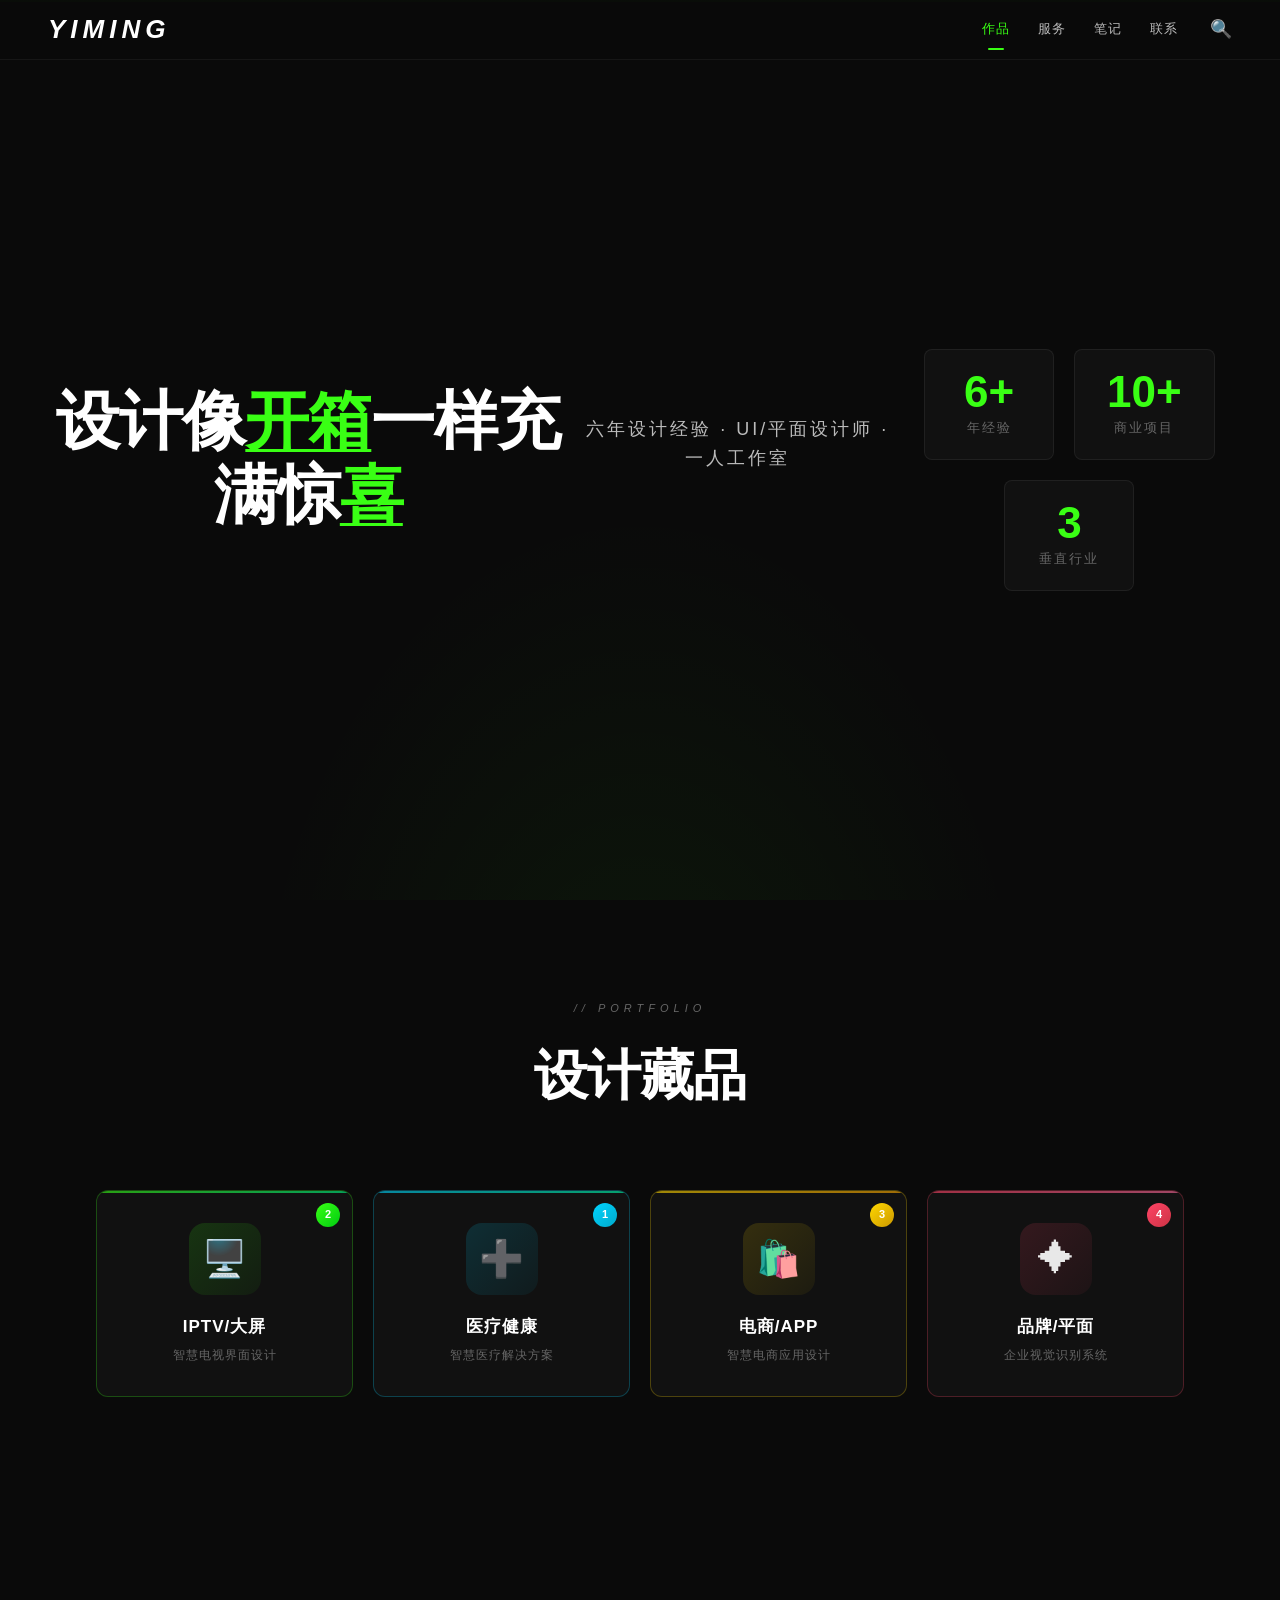
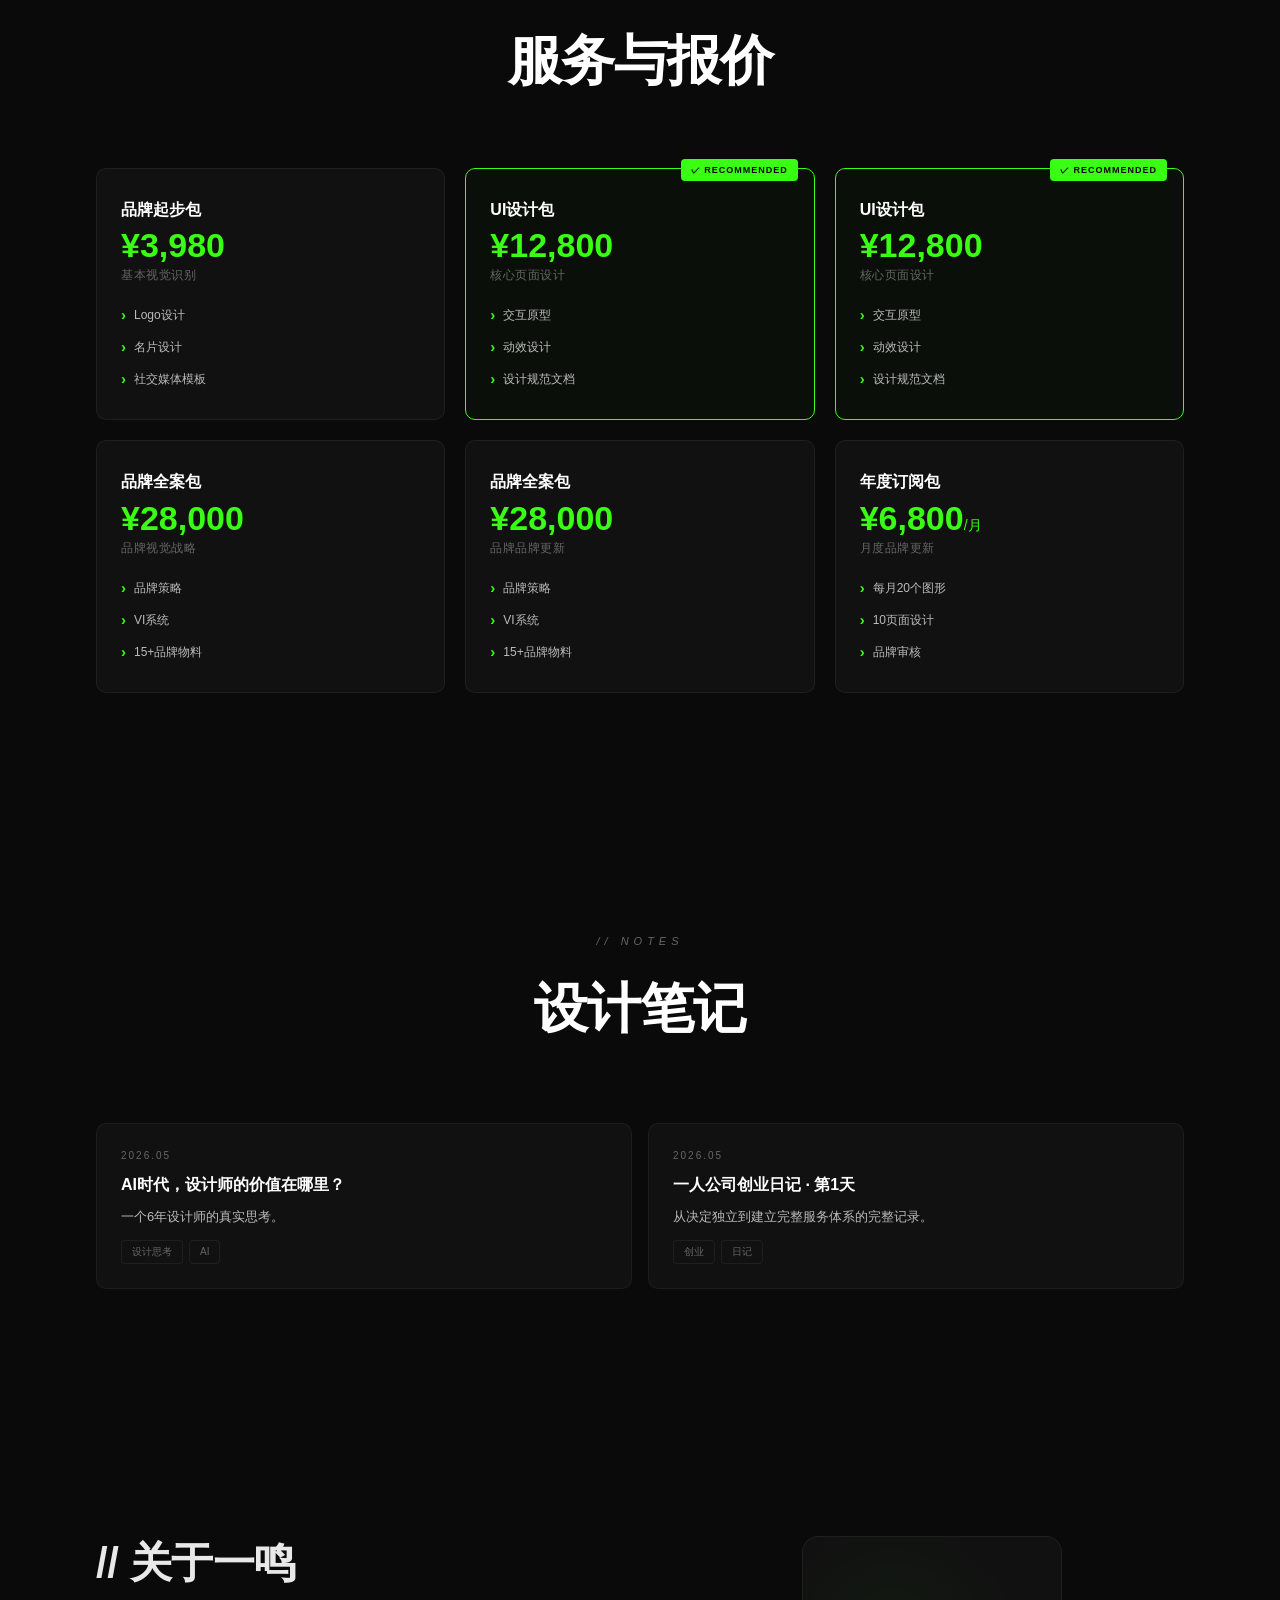
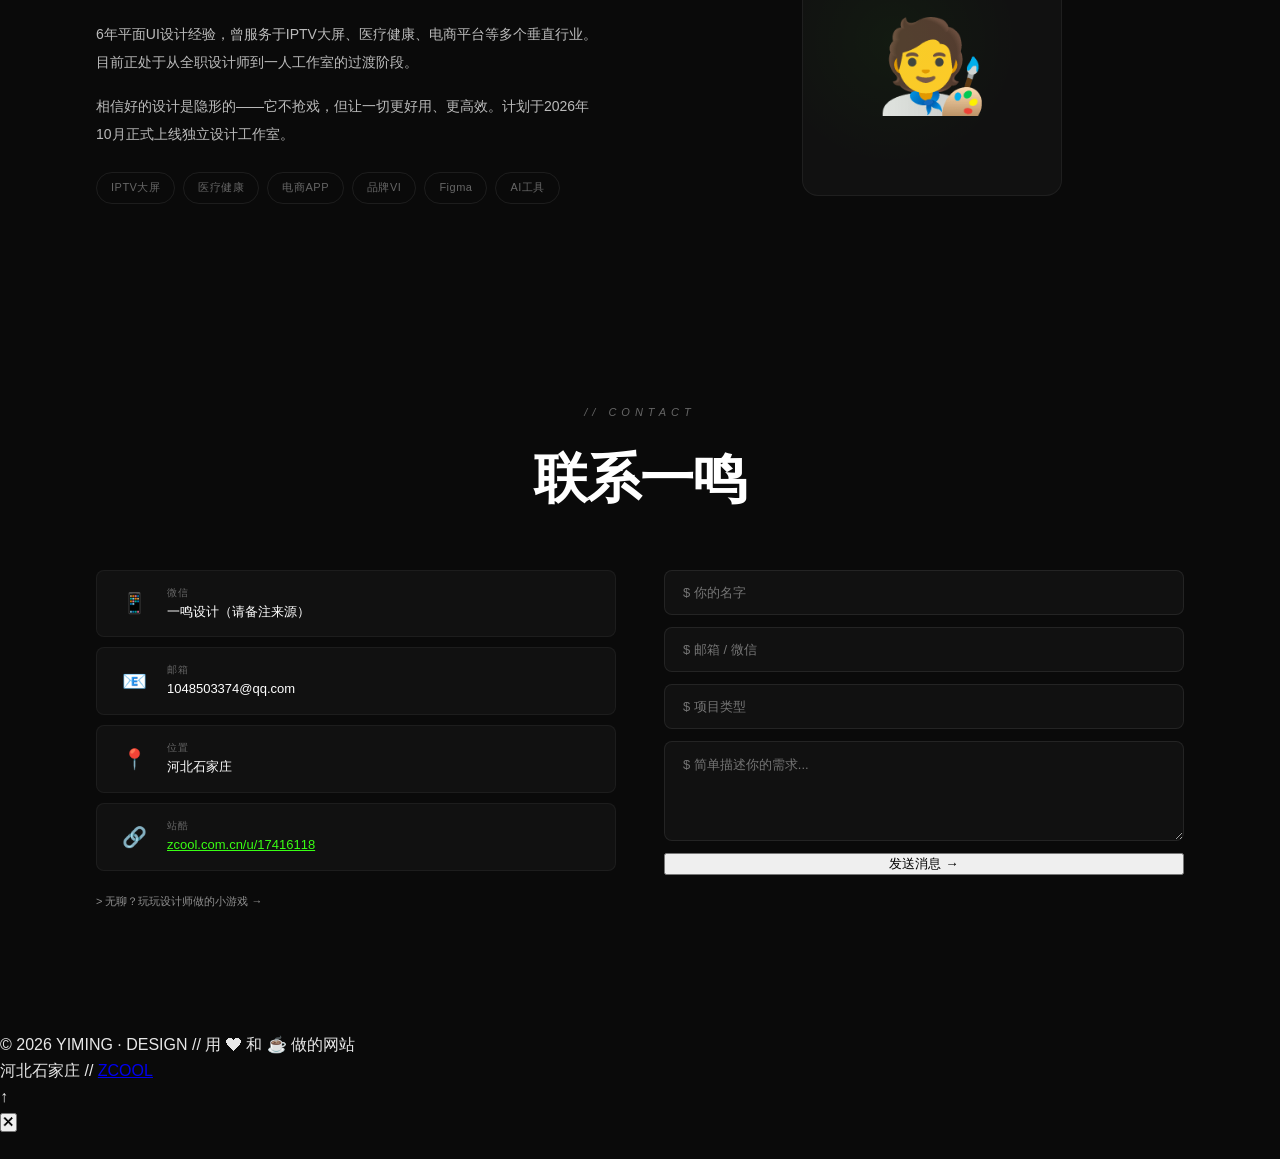
==== index.html @ 27276057 "v2: 按设计图重写 - Hero+Portfolio+Pricing三区完全对齐" ====
<!DOCTYPE html>
<html lang="zh-CN">
<head>
<meta charset="UTF-8">
<meta name="viewport" content="width=device-width, initial-scale=1.0">
<title>YIMING · DESIGN</title>
<style>
*,*::before,*::after{box-sizing:border-box;margin:0;padding:0}
html{scroll-behavior:smooth}
body{font-family:-apple-system,"PingFang SC","Noto Sans SC","Microsoft YaHei",sans-serif;background:#0a0a0a;color:#e8e8e8;overflow-x:hidden;-webkit-font-smoothing:antialiased;line-height:1.6}

:root{
  --bg:#0a0a0a;--bg2:#111;--bg3:#161616;
  --accent:#39FF14;--accent-dim:rgba(57,255,20,0.15);
  --text:#ffffff;--text2:#bbb;--text3:#666;
}

/* Scan line */
body::after{content:'';position:fixed;top:0;left:0;right:0;height:2px;background:linear-gradient(to bottom,transparent,rgba(57,255,20,0.04),transparent);pointer-events:none;z-index:9999;animation:scanLine 8s linear infinite}
@keyframes scanLine{0%{top:-2px}100%{top:100%}}

/* Progress bar */
#progress{position:fixed;top:0;left:0;height:2px;background:var(--accent);z-index:9998;width:0%;transition:width 0.08s}

/* ===== NAVBAR ===== */
nav.navbar{
  position:fixed;top:0;left:0;right:0;z-index:100;
  height:60px;display:flex;align-items:center;justify-content:space-between;
  padding:0 48px;
  background:rgba(10,10,10,0.92);backdrop-filter:blur(24px);
  border-bottom:1px solid rgba(255,255,255,0.05);
}
.logo-text{font-size:26px;font-weight:900;color:#fff;letter-spacing:5px;text-transform:uppercase;font-style:italic}
.nav-right{display:flex;align-items:center;gap:32px}
.nav-links{display:flex;gap:28px;align-items:center}
.nav-links a{font-size:13px;color:var(--text2);text-decoration:none;letter-spacing:1px;transition:color 0.25s;position:relative;padding:4px 0}
.nav-links a:hover,.nav-links a.active{color:var(--accent)}
.nav-links a.active::after{content:'';position:absolute;bottom:-6px;left:50%;transform:translateX(-50%);width:16px;height:2px;background:var(--accent);border-radius:1px}
.nav-icon{font-size:18px;color:var(--text3);cursor:pointer;transition:color 0.2s;border:none;background:none}
.nav-icon:hover{color:var(--accent)}
.menu-btn{display:none;background:none;border:none;cursor:pointer;padding:4px}
.menu-btn span{display:block;width:22px;height:2px;background:var(--accent);border-radius:1px;margin:5px 0;transition:0.3s}
@media(max-width:768px){
  .navbar{padding:0 24px}.logo-text{font-size:20px}
  .menu-btn{display:flex}.nav-links{display:none;position:fixed;top:60px;left:0;right:0;background:rgba(10,10,10,0.98);flex-direction:column;padding:28px 32px;gap:16px;border-bottom:1px solid rgba(57,255,20,0.12)}
  .nav-links.open{display:flex}.nav-links a{font-size:15px}
  .nav-right .nav-icon:nth-child(2){display:none}
}

/* ===== HERO SECTION ===== */
.hero-section{
  min-height:100vh;display:flex;align-items:center;justify-content:center;
  text-align:center;padding:120px 40px 80px;
  position:relative;overflow:hidden;
}
.hero-bg-glow{
  position:absolute;bottom:-200px;left:50%;transform:translateX(-50%);
  width:800px;height:600px;
  background:radial-gradient(ellipse at center bottom,rgba(57,255,20,0.06),transparent 70%);
  pointer-events:none;
}

.hero-title{
  font-size:clamp(36px,6vw,64px);font-weight:900;
  line-height:1.15;letter-spacing:-1px;
  margin-bottom:22px;color:#fff;
}
.hero-title em{
  font-style:normal;color:var(--accent);
  text-decoration:underline;
  text-decoration-thickness:3px;
  text-underline-offset:6px;
  text-decoration-color:var(--accent);
}
.hero-subtitle{
  font-size:clamp(14px,2vw,18px);color:var(--text2);
  letter-spacing:3px;margin-bottom:52px;
  font-weight:400;
}

/* Stats row */
.hero-stats{
  display:inline-flex;gap:20px;flex-wrap:wrap;justify-content:center;
}
.stat-card{
  display:flex;flex-direction:column;align-items:center;gap:4px;
  padding:20px 32px;
  background:rgba(255,255,255,0.03);
  border:1px solid rgba(255,255,255,0.06);
  border-radius:8px;
  min-width:130px;
  transition:all 0.3s;
}
.stat-card:hover{border-color:var(--accent-dim);background:rgba(57,255,20,0.03)}
.stat-num{font-size:44px;font-weight:900;color:var(--accent);line-height:1}
.stat-label{font-size:13px;color:var(--text3);letter-spacing:2px;font-weight:500}

@media(max-width:640px){
  .hero-section{padding:100px 20px 60px}
  .stat-card{padding:16px 24px;min-width:100px}
  .stat-num{font-size:30px}.stat-label{font-size:11px}
}

/* ===== PORTFOLIO SECTION ===== */
.portfolio-section{
  padding:100px 56px 120px;max-width:1200px;margin:0 auto;
  position:relative;
}
.section-header{text-align:center;margin-bottom:72px}
.section-tag{font-size:11px;letter-spacing:5px;color:var(--text3);margin-bottom:14px;font-style:italic}
.section-heading{font-size:clamp(32px,5vw,54px);font-weight:900;letter-spacing:-1px;color:#fff}

/* Portfolio cards grid */
.portfolio-grid{
  display:grid;grid-template-columns:repeat(4,1fr);gap:20px;
}
.pf-card{
  background:var(--bg2);border:1.5px solid transparent;
  border-radius:12px;padding:32px 24px;text-align:center;
  cursor:pointer;position:relative;overflow:hidden;
  transition:all 0.35s cubic-bezier(0.22,1,0.36,1);
}
.pf-card::before{
  content:'';position:absolute;top:0;left:0;right:0;height:2px;
  opacity:0.6;
}
.pf-card:hover{transform:translateY(-8px)}

/* Card colors */
.pf-card.c1::before{background:linear-gradient(90deg,#39FF14,#00FF88)}
.pf-card.c1{border-color:rgba(57,255,20,0.25)}
.pf-card.c1:hover{border-color:rgba(57,255,20,0.45);box-shadow:0 8px 32px rgba(57,255,20,0.1)}

.pf-card.c2::before{background:linear-gradient(90deg,#00D4FF,#00FFAB)}
.pf-card.c2{border-color:rgba(0,212,255,0.25)}
.pf-card.c2:hover{border-color:rgba(0,212,255,0.35);box-shadow:0 8px 32px rgba(0,212,255,0.07)}

.pf-card.c3::before{background:linear-gradient(90deg,#FFD700,#FFAA00)}
.pf-card.c3{border-color:rgba(255,215,0,0.25)}
.pf-card.c3:hover{border-color:rgba(255,215,0,0.35);box-shadow:0 8px 32px rgba(255,215,0,0.07)}

.pf-card.c4::before{background:linear-gradient(90deg,#FF4466,#FF6B9D)}
.pf-card.c4{border-color:rgba(255,68,102,0.25)}
.pf-card.c4:hover{border-color:rgba(255,68,102,0.35);box-shadow:0 8px 32px rgba(255,68,102,0.07)}

.pf-badge{
  position:absolute;top:12px;right:12px;
  width:24px;height:24px;border-radius:50%;
  color:#fff;font-size:11px;font-weight:700;
  display:flex;align-items:center;justify-content:center;
}
.c1 .pf-badge{background:linear-gradient(135deg,#39FF14,#00CC11)}
.c2 .pf-badge{background:linear-gradient(135deg,#00D4FF,#00AACC)}
.c3 .pf-badge{background:linear-gradient(135deg,#FFD700,#CC9900)}
.c4 .pf-badge{background:linear-gradient(135deg,#FF4466,#CC3344)}

.pf-icon{
  width:72px;height:72px;margin:0 auto 18px;border-radius:16px;
  display:flex;align-items:center;justify-content:center;
  font-size:36px;position:relative;
}
.c1 .pf-icon{background:linear-gradient(135deg,rgba(57,255,20,0.15),rgba(57,255,20,0.05))}
.c2 .pf-icon{background:linear-gradient(135deg,rgba(0,212,255,0.15),rgba(0,212,255,0.05))}
.c3 .pf-icon{background:linear-gradient(135deg,rgba(255,215,0,0.15),rgba(255,215,0,0.05))}
.c4 .pf-icon{background:linear-gradient(135deg,rgba(255,68,102,0.15),rgba(255,68,102,0.05))}

.pf-name{font-size:17px;font-weight:700;color:#fff;margin-bottom:6px;letter-spacing:1px}
.pf-desc{font-size:12px;color:var(--text3);letter-spacing:1px;line-height:1.5}

@media(max-width:1024px){.portfolio-grid{grid-template-columns:repeat(2,1fr)}}
@media(max-width:480px){
  .portfolio-grid{grid-template-columns:1fr 1fr;gap:12px}
  .pf-card{padding:20px 14px}.pf-icon{width:52px;height:52px;font-size:26px}
  .pf-name{font-size:13px}.pf-desc{font-size:10px}
}

/* ===== PRICING SECTION ===== */
.pricing-section{
  padding:100px 56px 140px;max-width:1200px;margin:0 auto;
}
.price-heading{font-size:clamp(32px,5vw,54px);font-weight:900;letter-spacing:-1px;color:#fff;text-align:center;margin-bottom:64px}

.pricing-grid{
  display:grid;grid-template-columns:repeat(3,1fr);gap:20px;
}
.price-row{display:contents}

.price-card{
  background:var(--bg2);border:1.5px solid rgba(255,255,255,0.06);
  border-radius:10px;padding:28px 24px;
  position:relative;transition:all 0.3s;
}
.price-card:hover{transform:translateY(-4px);border-color:rgba(255,255,255,0.12)}

/* Featured card */
.price-card.featured{border-color:var(--accent);background:rgba(57,255,20,0.02)}
.price-card.featured:hover{box-shadow:0 8px 32px rgba(57,255,20,0.08)}

.recommended-badge{
  position:absolute;top:-10px;right:16px;
  background:var(--accent);color:#0a0a0a;
  font-size:9px;font-weight:700;letter-spacing:1px;
  padding:4px 10px;border-radius:4px;
  display:flex;align-items:center;gap:4px;
}

.pc-name{font-size:16px;font-weight:700;color:#fff;margin-bottom:6px}
.pc-price{font-size:34px;font-weight:900;color:var(--accent);margin-bottom:4px;line-height:1}
.pc-price small{font-size:14px;font-weight:500}
.pc-sub{font-size:12px;color:var(--text3);margin-bottom:18px;letter-spacing:0.5px}
.pc-features{list-style:none;display:flex;flex-direction:column;gap:8px}
.pc-features li{
  font-size:12px;color:var(--text2);
  display:flex;align-items:center;gap:8px;
}
.pc-features li::before{
  content:'›';color:var(--accent);font-weight:700;font-size:15px;
  flex-shrink:0;
}

@media(max-width:900px){.pricing-grid{grid-template-columns:repeat(2,1fr)}}
@media(max-width:520px){.pricing-grid{grid-template-columns:1fr}}

/* ===== ABOUT / CONTACT SECTION ===== */
.about-section{
  padding:100px 56px 120px;max-width:1200px;margin:0 auto;
  display:grid;grid-template-columns:1fr 1fr;gap:80px;align-items:center;
}
.about-content h2{font-size:clamp(28px,4vw,42px);font-weight:900;margin-bottom:24px;letter-spacing:-0.5px}
.about-content p{font-size:14px;color:var(--text2);line-height:2;margin-bottom:16px}
.tag-list{display:flex;flex-wrap:wrap;gap:8px;margin-top:24px}
.tag-item{
  font-size:11px;padding:6px 14px;border:1px solid rgba(255,255,255,0.08);
  border-radius:20px;color:var(--text3);letter-spacing:0.5px;transition:0.2s;
}
.tag-item:hover{border-color:var(--accent-dim);color:var(--accent)}
.about-visual{display:flex;align-items:center;justify-content:center}
.avatar-frame{
  width:260px;height:260px;border-radius:16px;border:1px solid rgba(255,255,255,0.06);
  background:var(--bg2);display:flex;align-items:center;justify-content:center;
  font-size:90px;position:relative;overflow:hidden;
}
.avatar-frame::after{
  content:'';position:absolute;inset:0;
  background:radial-gradient(circle at 35% 40%,rgba(57,255,20,0.04),transparent 55%);
}
@media(max-width:768px){.about-section{grid-template-columns:1fr;gap:48px;text-align:center}.tag-list{justify-content:center}}

/* Contact */
.contact-section{padding:80px 56px 120px;max-width:1200px;margin:0 auto}
.contact-grid{display:grid;grid-template-columns:1fr 1fr;gap:48px}
.contact-info h3{font-size:18px;font-weight:700;margin-bottom:16px;letter-spacing:1px}
.contact-info p{font-size:13px;color:var(--text2);line-height:1.9;margin-bottom:24px}
.cl-item{
  display:flex;align-items:center;gap:14px;
  padding:14px 18px;background:var(--bg2);
  border:1px solid rgba(255,255,255,0.05);border-radius:8px;
  margin-bottom:10px;transition:0.2s;
}
.cl-item:hover{border-color:var(--accent-dim)}
.cl-icon{font-size:20px;width:38px;text-align:center}
.cl-label{font-size:10px;color:var(--text3);letter-spacing:1px;text-transform:uppercase}
.cl-value{font-size:13px;color:var(--text);margin-top:1px}
.contact-form{display:flex;flex-direction:column;gap:12px}
.cf-input,.cf-area{
  padding:14px 18px;border:1px solid rgba(255,255,255,0.08);border-radius:8px;
  background:var(--bg2);color:var(--text);font-size:13px;
  font-family:inherit;transition:border-color 0.2s;
}
.cf-input:focus,.cf-area:focus{outline:none;border-color:var(--accent)}
.cf-area{resize:vertical;min-height:100px}
.cf-input::placeholder,.cf-area::placeholder{color:var(--text3')}
.cf-btn{align-self:flex-start}
@media(max-width:768px){.contact-grid{grid-template-columns:1fr}}

/* Footer */
footer{
  text-align:center;padding:56px 20px 40px;
  border-top:1px solid rgba(255,255,255,0.05);
  color:var(--text3);font-size:11px;line-height:2.2;
}
footer a{color:var(--text2);transition:0.2s}
footer a:hover{color:var(--accent)}

/* Back to top */
#backTop{
  position:fixed;bottom:28px;right:28px;z-index:90;
  width:42px;height:42px;border:1px solid rgba(255,255,255,0.1);border-radius:8px;
  background:var(--bg2);cursor:pointer;
  display:flex;align-items:center;justify-content:center;
  font-size:16px;color:var(--text3);transition:0.3s;
  opacity:0;pointer-events:none;
}
#backTop.show{opacity:1;pointer-events:auto}
#backTop:hover{border-color:var(--accent);color:var(--accent)}

/* Panel for portfolio detail */
.panel-overlay{
  position:fixed;inset:0;z-index:300;
  display:none;align-items:center;justify-content:center;
  background:rgba(0,0,0,0.75);backdrop-filter:blur(16px);
}
.panel-overlay.show{display:flex}
.panel-box{
  background:var(--bg2);border:1px solid rgba(255,255,255,0.08);
  border-radius:12px;max-width:520px;width:92%;max-height:75vh;
  overflow-y:auto;padding:36px;
  animation:panelIn 0.3s ease;position:relative;
}
@keyframes panelIn{from{transform:translateY(20px);opacity:0}to{transform:translateY(0);opacity:1}}
.panel-close{
  position:absolute;top:14px;right:14px;width:32px;height:32px;
  border:1px solid rgba(255,255,255,0.1);background:transparent;
  color:var(--text3);font-size:14px;cursor:pointer;border-radius:8px;transition:0.2s;
}
.panel-close:hover{border-color:var(--accent);color:var(--accent)}
</style>
</head>
<body>

<div id="progress"></div>

<!-- NAV -->
<nav class="navbar">
  <div class="logo-text">YIMING</div>
  <div class="nav-right">
    <div class="nav-links" id="navLinks">
      <a href="#portfolio" class="active">作品</a>
      <a href="#services">服务</a>
      <a href="#notes">笔记</a>
      <a href="#contact">联系</a>
    </div>
    <button class="nav-icon menu-btn" id="menuBtn"><span></span><span></span><span></span></button>
    <button class="nav-icon" onclick="alert('搜索功能开发中...')">🔍</button>
  </div>
</nav>

<!-- ===== HERO ===== -->
<section class="hero-section" id="hero">
  <div class="hero-bg-glow"></div>
  <h1 class="hero-title">设计像<em>开箱</em>一样充满惊<em>喜</em></h1>
  <p class="hero-subtitle">六年设计经验 · UI/平面设计师 · 一人工作室</p>
  <div class="hero-stats">
    <div class="stat-card"><span class="stat-num">6+</span><span class="stat-label">年经验</span></div>
    <div class="stat-card"><span class="stat-num">10+</span><span class="stat-label">商业项目</span></div>
    <div class="stat-card"><span class="stat-num">3</span><span class="stat-label">垂直行业</span></div>
  </div>
</section>

<!-- ===== PORTFOLIO ===== -->
<section class="portfolio-section" id="portfolio">
  <div class="section-header">
    <p class="section-tag">// PORTFOLIO</p>
    <h2 class="section-heading">设计藏品</h2>
  </div>
  <div class="portfolio-grid">
    <div class="pf-card c1" onclick="openPanel(0)">
      <span class="pf-badge">2</span>
      <div class="pf-icon">🖥️</div>
      <div class="pf-name">IPTV/大屏</div>
      <div class="pf-desc">智慧电视界面设计</div>
    </div>
    <div class="pf-card c2" onclick="openPanel(1)">
      <span class="pf-badge">1</span>
      <div class="pf-icon">➕</div>
      <div class="pf-name">医疗健康</div>
      <div class="pf-desc">智慧医疗解决方案</div>
    </div>
    <div class="pf-card c3" onclick="openPanel(2)">
      <span class="pf-badge">3</span>
      <div class="pf-icon">🛍️</div>
      <div class="pf-name">电商/APP</div>
      <div class="pf-desc">智慧电商应用设计</div>
    </div>
    <div class="pf-card c4" onclick="openPanel(3)">
      <span class="pf-badge">4</span>
      <div class="pf-icon">✦</div>
      <div class="pf-name">品牌/平面</div>
      <div class="pf-desc">企业视觉识别系统</div>
    </div>
  </div>
</section>

<!-- ===== SERVICES / PRICING ===== -->
<section class="pricing-section" id="services">
  <h2 class="price-heading">服务与报价</h2>
  <div class="pricing-grid">

    <!-- Row 1 -->
    <div class="price-card">
      <div class="pc-name">品牌起步包</div>
      <div class="pc-price">¥3,980</div>
      <div class="pc-sub">基本视觉识别</div>
      <ul class="pc-features"><li>Logo设计</li><li>名片设计</li><li>社交媒体模板</li></ul>
    </div>

    <div class="price-card featured">
      <div class="recommended-badge">✓ RECOMMENDED</div>
      <div class="pc-name">UI设计包</div>
      <div class="pc-price">¥12,800</div>
      <div class="pc-sub">核心页面设计</div>
      <ul class="pc-features"><li>交互原型</li><li>动效设计</li><li>设计规范文档</li></ul>
    </div>

    <div class="price-card featured">
      <div class="recommended-badge">✓ RECOMMENDED</div>
      <div class="pc-name">UI设计包</div>
      <div class="pc-price">¥12,800</div>
      <div class="pc-sub">核心页面设计</div>
      <ul class="pc-features"><li>交互原型</li><li>动效设计</li><li>设计规范文档</li></ul>
    </div>

    <!-- Row 2 -->
    <div class="price-card">
      <div class="pc-name">品牌全案包</div>
      <div class="pc-price">¥28,000</div>
      <div class="pc-sub">品牌视觉战略</div>
      <ul class="pc-features"><li>品牌策略</li><li>VI系统</li><li>15+品牌物料</li></ul>
    </div>

    <div class="price-card">
      <div class="pc-name">品牌全案包</div>
      <div class="pc-price">¥28,000</div>
      <div class="pc-sub">品牌品牌更新</div>
      <ul class="pc-features"><li>品牌策略</li><li>VI系统</li><li>15+品牌物料</li></ul>
    </div>

    <div class="price-card">
      <div class="pc-name">年度订阅包</div>
      <div class="pc-price">¥6,800<small>/月</small></div>
      <div class="pc-sub">月度品牌更新</div>
      <ul class="pc-features"><li>每月20个图形</li><li>10页面设计</li><li>品牌审核</li></ul>
    </div>

  </div>
</section>

<!-- ===== NOTES ===== -->
<section class="pricing-section" id="notes">
  <div class="section-header">
    <p class="section-tag">// NOTES</p>
    <h2 class="section-heading">设计笔记</h2>
  </div>
  <div style="display:grid;grid-template-columns:repeat(auto-fit,minmax(320px,1fr));gap:16px">
    <div style="background:var(--bg2);border:1px solid rgba(255,255,255,0.05);border-radius:10px;padding:24px;transition:0.25s;cursor:pointer" onmouseenter="this.style.borderColor='rgba(57,255,20,0.15)'" onmouseleave="this.style.borderColor='rgba(255,255,255,0.05)'">
      <div style="font-size:10px;color:var(--text3);letter-spacing:2px;margin-bottom:8px">2026.05</div>
      <div style="font-size:16px;font-weight:700;margin-bottom:8px;color:#fff">AI时代，设计师的价值在哪里？</div>
      <div style="font-size:13px;color:var(--text2);line-height:1.7">一个6年设计师的真实思考。</div>
      <div style="display:flex;gap:6px;margin-top:12px"><span style="font-size:10px;padding:3px 10px;border:1px solid rgba(255,255,255,0.06);border-radius:4px;color:var(--text3)">设计思考</span><span style="font-size:10px;padding:3px 10px;border:1px solid rgba(255,255,255,0.06);border-radius:4px;color:var(--text3)">AI</span></div>
    </div>
    <div style="background:var(--bg2);border:1px solid rgba(255,255,255,0.05);border-radius:10px;padding:24px;transition:0.25s;cursor:pointer" onmouseenter="this.style.borderColor='rgba(57,255,20,0.15)'" onmouseleave="this.style.borderColor='rgba(255,255,255,0.05)'">
      <div style="font-size:10px;color:var(--text3);letter-spacing:2px;margin-bottom:8px">2026.05</div>
      <div style="font-size:16px;font-weight:700;margin-bottom:8px;color:#fff">一人公司创业日记 · 第1天</div>
      <div style="font-size:13px;color:var(--text2);line-height:1.7">从决定独立到建立完整服务体系的完整记录。</div>
      <div style="display:flex;gap:6px;margin-top:12px"><span style="font-size:10px;padding:3px 10px;border:1px solid rgba(255,255,255,0.06);border-radius:4px;color:var(--text3)">创业</span><span style="font-size:10px;padding:3px 10px;border:1px solid rgba(255,255,255,0.06);border-radius:4px;color:var(--text3)">日记</span></div>
    </div>
  </div>
</section>

<!-- ===== ABOUT ===== -->
<section class="about-section" id="about">
  <div class="about-content">
    <h2>// 关于一鸣</h2>
    <p>6年平面UI设计经验，曾服务于IPTV大屏、医疗健康、电商平台等多个垂直行业。目前正处于从全职设计师到一人工作室的过渡阶段。</p>
    <p>相信好的设计是隐形的——它不抢戏，但让一切更好用、更高效。计划于2026年10月正式上线独立设计工作室。</p>
    <div class="tag-list">
      <span class="tag-item">IPTV大屏</span>
      <span class="tag-item">医疗健康</span>
      <span class="tag-item">电商APP</span>
      <span class="tag-item">品牌VI</span>
      <span class="tag-item">Figma</span>
      <span class="tag-item">AI工具</span>
    </div>
  </div>
  <div class="about-visual">
    <div class="avatar-frame">🧑‍🎨</div>
  </div>
</section>

<!-- ===== CONTACT ===== -->
<section class="contact-section" id="contact">
  <div class="section-header" style="margin-bottom:48px">
    <p class="section-tag">// CONTACT</p>
    <h2 class="section-heading">联系一鸣</h2>
  </div>
  <div class="contact-grid">
    <div>
      <div class="cl-item"><span class="cl-icon">📱</span><div><div class="cl-label">微信</div><div class="cl-value">一鸣设计（请备注来源）</div></div></div>
      <div class="cl-item"><span class="cl-icon">📧</span><div><div class="cl-label">邮箱</div><div class="cl-value">1048503374@qq.com</div></div></div>
      <div class="cl-item"><span class="cl-icon">📍</span><div><div class="cl-label">位置</div><div class="cl-value">河北石家庄</div></div></div>
      <div class="cl-item"><span class="cl-icon">🔗</span><div><div class="cl-label">站酷</div><div class="cl-value"><a href="https://www.zcool.com.cn/u/17416118" target="_blank" style="color:var(--accent)">zcool.com.cn/u/17416118</a></div></div></div>
      <a href="games/" style="display:inline-flex;align-items:center;gap:6px;font-size:11px;color:var(--accent2);margin-top:12px;opacity:0.6;transition:0.2s;text-decoration:none">> 无聊？玩玩设计师做的小游戏 →</a>
    </div>
    <form class="contact-form" id="cf">
      <input class="cf-input" type="text" placeholder="$ 你的名字" required>
      <input class="cf-input" type="text" placeholder="$ 邮箱 / 微信" required>
      <input class="cf-input" type="text" placeholder="$ 项目类型">
      <textarea class="cf-area" placeholder="$ 简单描述你的需求..." required></textarea>
      <button class="btn btn-primary cf-btn" type="submit">发送消息 →</button>
    </form>
  </div>
</section>

<footer>
  <p>© 2026 YIMING · DESIGN // 用 ❤ 和 ☕ 做的网站</p>
  <p>河北石家庄 // <a href="https://www.zcool.com.cn/u/17416118">ZCOOL</a></p>
</footer>

<div id="backTop" onclick="window.scrollTo({top:0,behavior:'smooth'})">↑</div>

<!-- Portfolio Detail Panel -->
<div class="panel-overlay" id="panelOverlay" onclick="if(event.target===this)closePanel()">
  <div class="panel-box">
    <button class="panel-close" onclick="closePanel()">✕</button>
    <div id="panelCat" style="font-size:11px;letter-spacing:2px;color:var(--accent);text-transform:uppercase;margin-bottom:6px"></div>
    <div id="panelTitle" style="font-size:22px;font-weight:900;margin-bottom:4px"></div>
    <div id="panelSub" style="font-size:12px;color:var(--text3);margin-bottom:24px"></div>
    <div id="panelList"></div>
  </div>
</div>

<script>
/* Data */
var CATS=[
  {name:'IPTV/大屏',c:'#39FF14',
   items:[
     {t:'河北联通IPTV首页改版',r:'主UI设计师',d:'负责少儿版IPTV首页整体改版，优化信息架构与视觉层级。'},
     {t:'炫佳大屏运营活动',r:'UI/视觉设计',d:'大屏端运营活动页设计，支持动效与互动玩法。'}
   ]},
  {name:'医疗健康',c:'#00D4FF',
   items:[
     {t:'小鱼医疗平台UI',r:'主设计师',d:'医疗APP全套UI设计，包含首页、问诊、健康档案等模块。'},
     {t:'健康管理系统后台',r:'UI设计',d:'数据可视化后台界面，注重信息密度与可读性。'}
   ]},
  {name:'电商/APP',c:'#FFD700',
   items:[
     {t:'墨林艺商APP',r:'UI/UX设计',d:'艺术品电商平台，从用户研究到高保真设计全流程参与。'}
   ]},
  {name:'品牌/平面',c:'#FF4466',
   items:[
     {t:'品牌全案VI设计',r:'品牌设计师',d:'包含Logo、VI基础系统、应用物料及品牌使用手册。'}
   ]}
];

function openPanel(i){
  var d=CATS[i];
  document.getElementById('panelCat').textContent=d.name;
  document.getElementById('panelCat').style.color=d.c;
  document.getElementById('panelTitle').textContent=d.name;
  document.getElementById('panelSub').textContent=d.items.length+'件作品';
  var h='';
  d.items.forEach(function(it){
    h+='<div style="padding:18px;border:1px solid rgba(255,255,255,0.05);border-radius:10px;margin-bottom:12px" onmouseenter="this.style.borderColor=\''+d.c+'33\'" onmouseleave="this.style.borderColor=\'rgba(255,255,255,0.05)\'">';
    h+='<div style="font-size:15px;font-weight:700;margin-bottom:4px">'+it.t+'</div>';
    h+='<div style="font-size:11px;color:'+d.c+';margin-bottom:8px">> '+it.r+'</div>';
    h+='<div style="font-size:13px;color:var(--text2);line-height:1.7">'+it.d+'</div></div>';
  });
  document.getElementById('panelList').innerHTML=h;
  document.getElementById('panelOverlay').classList.add('show');
}
function closePanel(){document.getElementById('panelOverlay').classList.remove('show')};
document.addEventListener('keydown',function(e){if(e.key==='Escape')closePanel()});

/* Mobile nav */
document.getElementById('menuBtn').addEventListener('click',function(){
  this.classList.toggle('open');
  var s=this.querySelectorAll('span');
  if(this.classList.contains('open')){s[0].style.transform='rotate(45deg) translate(5px,5px)';s[1].style.opacity='0';s[2].style.transform='rotate(-45deg) translate(5px,-5px)'}
  else{s[0].style.transform='';s[1].style.opacity='1';s[2].style.transform=''};
  document.getElementById('navLinks').classList.toggle('open');
});
document.querySelectorAll('#navLinks a').forEach(function(a){
  a.addEventListener('click',function(){
    document.getElementById('menuBtn').classList.remove('open');
    document.getElementById('navLinks').classList.remove('open');
  });
});

/* Progress + backTop */
window.addEventListener('scroll',function(){
  var p=(window.scrollY/(document.body.scrollHeight-window.innerHeight))*100;
  document.getElementById('progress').style.width=p+'%';
  var bt=document.getElementById('backTop');
  if(window.scrollY>window.innerHeight*0.6)bt.classList.add('show');else bt.classList.remove('show');
});

/* Contact form */
document.getElementById('cf').addEventListener('submit',function(e){
  e.preventDefault();
  this.innerHTML='<div style="text-align:center;padding:40px 0"><div style="font-size:40px;margin-bottom:12px;color:var(--accent)">✓</div><div style="font-size:16px;font-weight:700;margin-bottom:10px;color:var(--accent)">感谢留言！</div><div style="font-size:12px;color:var(--text2);line-height:2">最快联系方式：<br><a href="mailto:1048503374@qq.com" style="color:var(--accent)">1048503374@qq.com</a><br>微信：一鸣设计</div></div>';
});

/* Stat counter animation */
(function(){
  var nums=document.querySelectorAll('.stat-num');if(!nums.length)return;
  var data=[];nums.forEach(function(el){
    var m=el.textContent.match(/(\d+)(\+?)/);
    if(m){data.push({el:el,t:parseInt(m[1]),s:m[2]});el.textContent='0';}
  });
  var done=false;
  new IntersectionObserver(function(entries){
    if(entries[0].isIntersecting&&!done){
      done=true;var start=null;
      function step(ts){if(!start)start=ts;var p=Math.min((ts-start)/1600,1),e=1-Math.pow(1-p,3);
        data.forEach(function(d){d.el.textContent=Math.round(d.t*e)+d.s});
        if(p<1)requestAnimationFrame(step);
      }requestAnimationFrame(step);
    }
  },{threshold:0.3}).observe(document.querySelector('.hero-section'));
})();
</script>
</body>
</html>
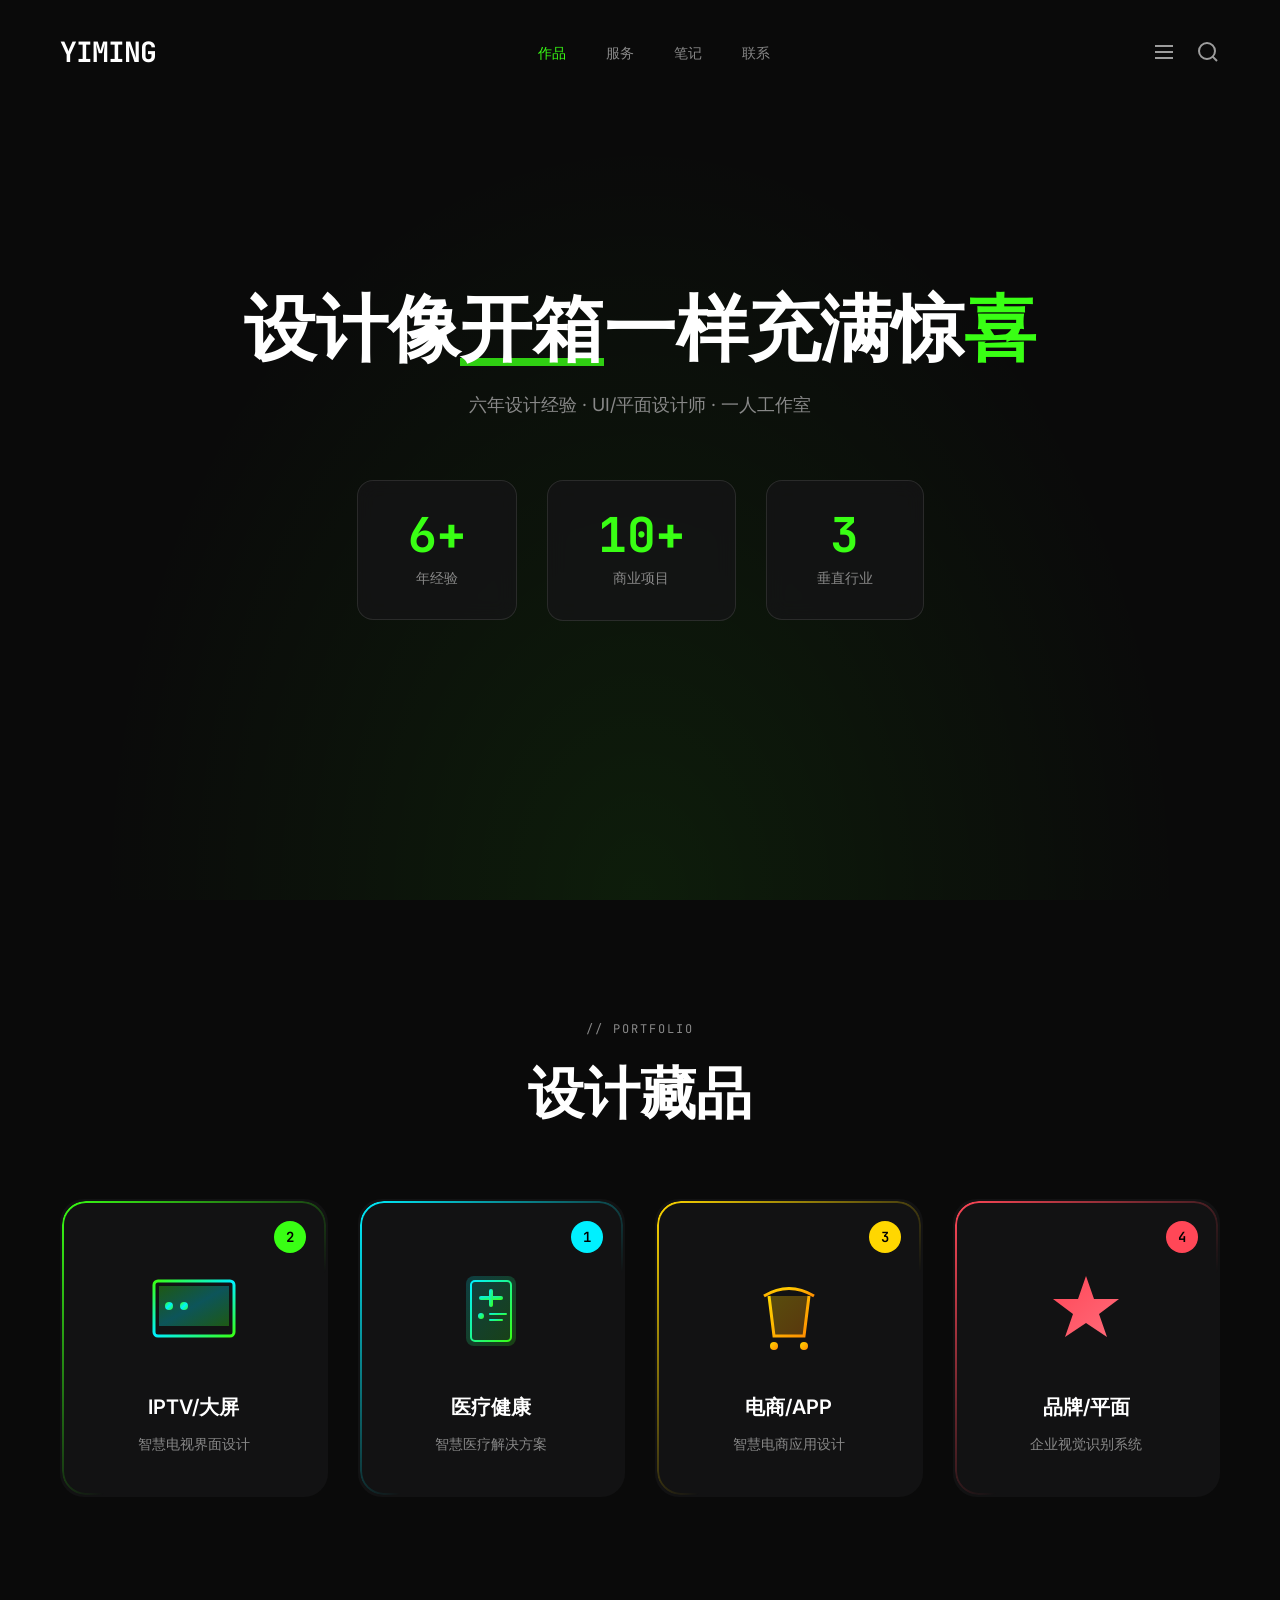
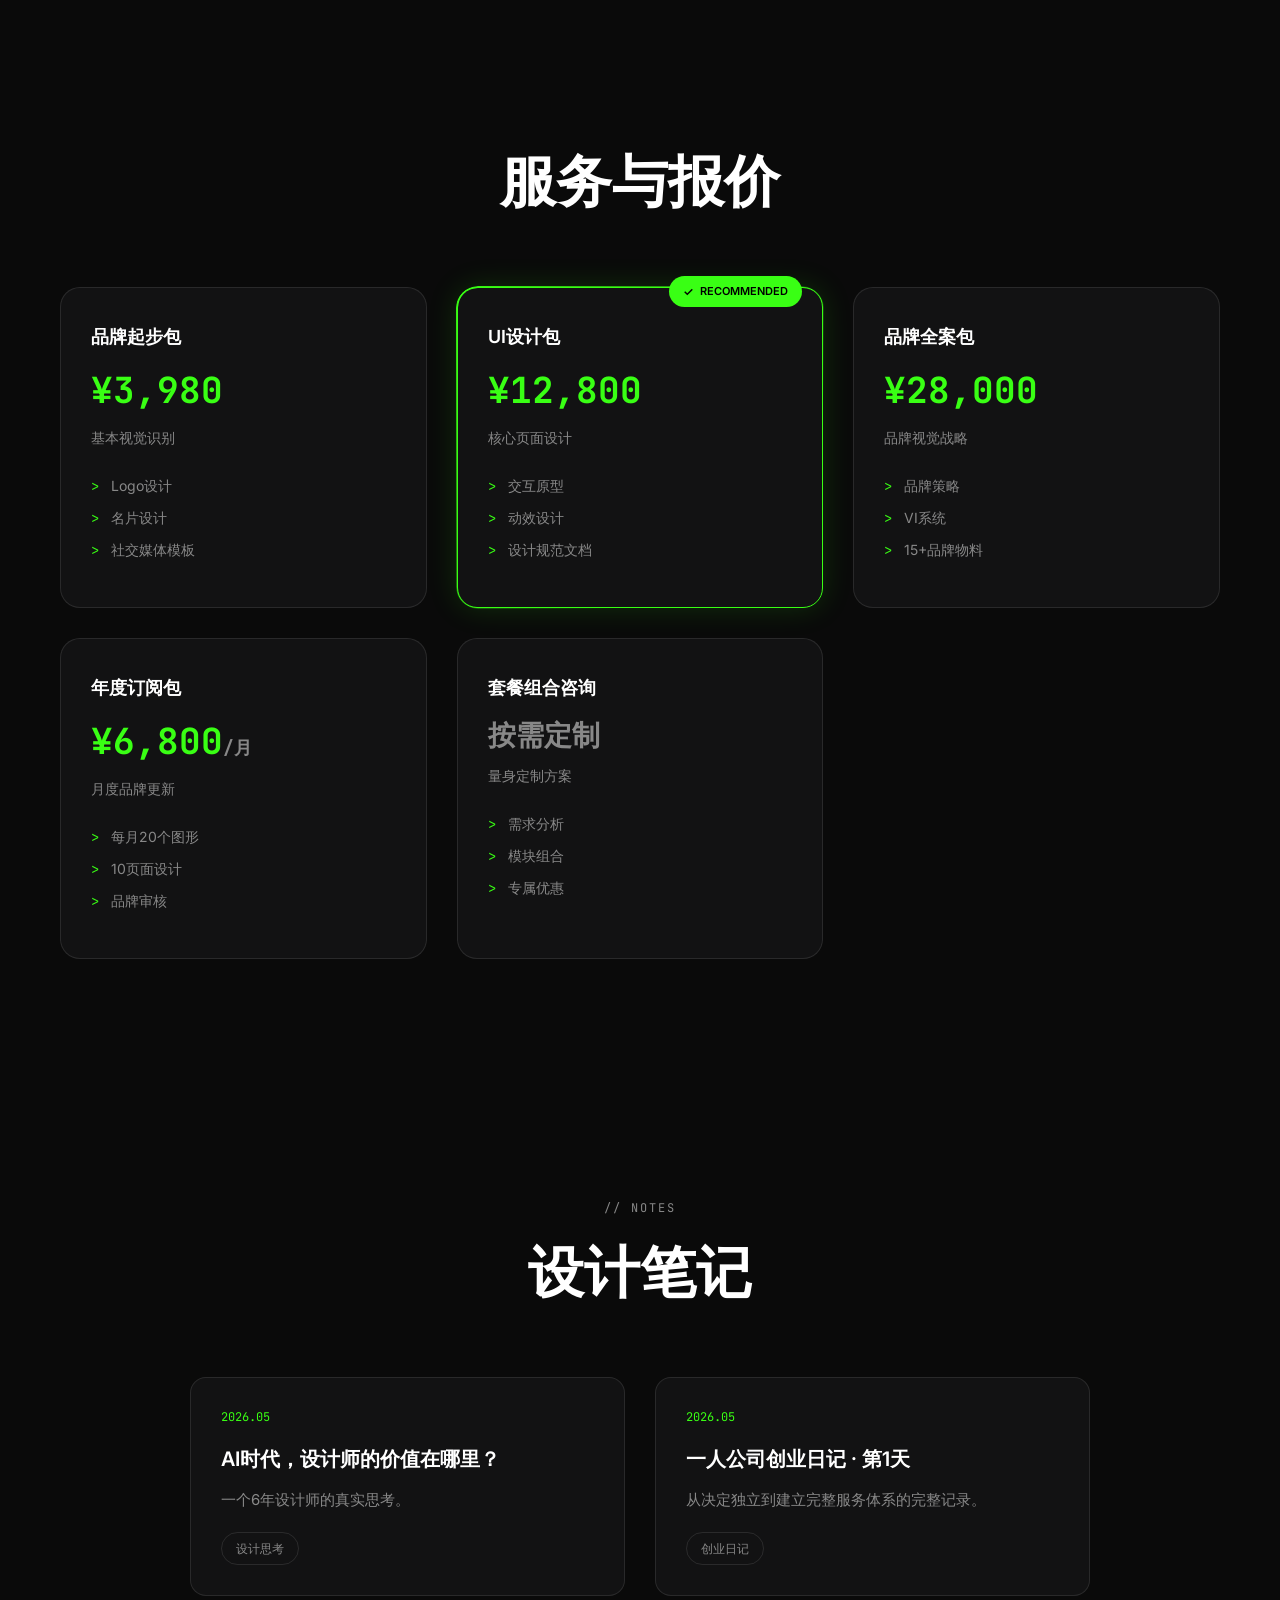
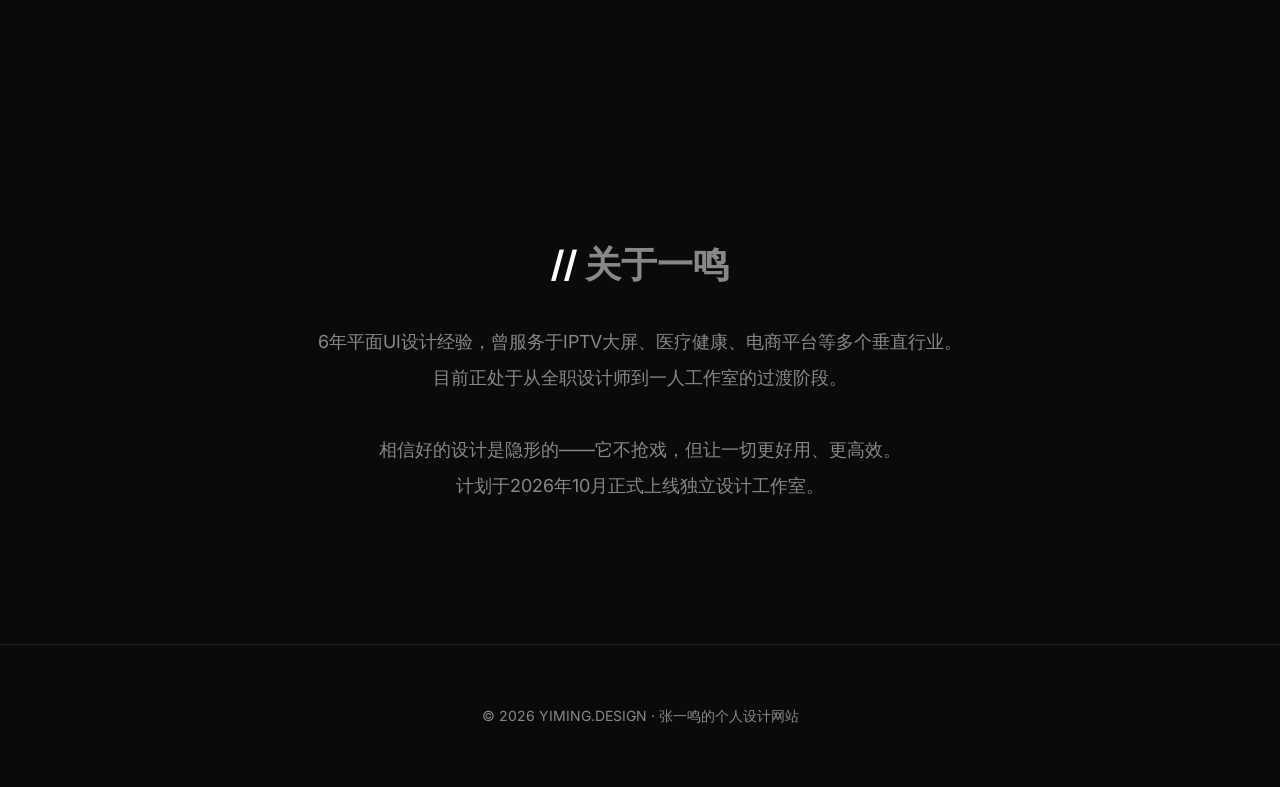
==== commit eb83363b: "v3: 按设计图像素级重写 - 自定义SVG图标 + 玻璃卡片 + 发光边框 + 2x3定价网格" ====
--- a/index.html
+++ b/index.html
@@ -1,613 +1,829 @@
 <!DOCTYPE html>
 <html lang="zh-CN">
 <head>
-<meta charset="UTF-8">
-<meta name="viewport" content="width=device-width, initial-scale=1.0">
-<title>YIMING · DESIGN</title>
-<style>
-*,*::before,*::after{box-sizing:border-box;margin:0;padding:0}
-html{scroll-behavior:smooth}
-body{font-family:-apple-system,"PingFang SC","Noto Sans SC","Microsoft YaHei",sans-serif;background:#0a0a0a;color:#e8e8e8;overflow-x:hidden;-webkit-font-smoothing:antialiased;line-height:1.6}
-
-:root{
-  --bg:#0a0a0a;--bg2:#111;--bg3:#161616;
-  --accent:#39FF14;--accent-dim:rgba(57,255,20,0.15);
-  --text:#ffffff;--text2:#bbb;--text3:#666;
-}
-
-/* Scan line */
-body::after{content:'';position:fixed;top:0;left:0;right:0;height:2px;background:linear-gradient(to bottom,transparent,rgba(57,255,20,0.04),transparent);pointer-events:none;z-index:9999;animation:scanLine 8s linear infinite}
-@keyframes scanLine{0%{top:-2px}100%{top:100%}}
-
-/* Progress bar */
-#progress{position:fixed;top:0;left:0;height:2px;background:var(--accent);z-index:9998;width:0%;transition:width 0.08s}
-
-/* ===== NAVBAR ===== */
-nav.navbar{
-  position:fixed;top:0;left:0;right:0;z-index:100;
-  height:60px;display:flex;align-items:center;justify-content:space-between;
-  padding:0 48px;
-  background:rgba(10,10,10,0.92);backdrop-filter:blur(24px);
-  border-bottom:1px solid rgba(255,255,255,0.05);
-}
-.logo-text{font-size:26px;font-weight:900;color:#fff;letter-spacing:5px;text-transform:uppercase;font-style:italic}
-.nav-right{display:flex;align-items:center;gap:32px}
-.nav-links{display:flex;gap:28px;align-items:center}
-.nav-links a{font-size:13px;color:var(--text2);text-decoration:none;letter-spacing:1px;transition:color 0.25s;position:relative;padding:4px 0}
-.nav-links a:hover,.nav-links a.active{color:var(--accent)}
-.nav-links a.active::after{content:'';position:absolute;bottom:-6px;left:50%;transform:translateX(-50%);width:16px;height:2px;background:var(--accent);border-radius:1px}
-.nav-icon{font-size:18px;color:var(--text3);cursor:pointer;transition:color 0.2s;border:none;background:none}
-.nav-icon:hover{color:var(--accent)}
-.menu-btn{display:none;background:none;border:none;cursor:pointer;padding:4px}
-.menu-btn span{display:block;width:22px;height:2px;background:var(--accent);border-radius:1px;margin:5px 0;transition:0.3s}
-@media(max-width:768px){
-  .navbar{padding:0 24px}.logo-text{font-size:20px}
-  .menu-btn{display:flex}.nav-links{display:none;position:fixed;top:60px;left:0;right:0;background:rgba(10,10,10,0.98);flex-direction:column;padding:28px 32px;gap:16px;border-bottom:1px solid rgba(57,255,20,0.12)}
-  .nav-links.open{display:flex}.nav-links a{font-size:15px}
-  .nav-right .nav-icon:nth-child(2){display:none}
-}
-
-/* ===== HERO SECTION ===== */
-.hero-section{
-  min-height:100vh;display:flex;align-items:center;justify-content:center;
-  text-align:center;padding:120px 40px 80px;
-  position:relative;overflow:hidden;
-}
-.hero-bg-glow{
-  position:absolute;bottom:-200px;left:50%;transform:translateX(-50%);
-  width:800px;height:600px;
-  background:radial-gradient(ellipse at center bottom,rgba(57,255,20,0.06),transparent 70%);
-  pointer-events:none;
-}
-
-.hero-title{
-  font-size:clamp(36px,6vw,64px);font-weight:900;
-  line-height:1.15;letter-spacing:-1px;
-  margin-bottom:22px;color:#fff;
-}
-.hero-title em{
-  font-style:normal;color:var(--accent);
-  text-decoration:underline;
-  text-decoration-thickness:3px;
-  text-underline-offset:6px;
-  text-decoration-color:var(--accent);
-}
-.hero-subtitle{
-  font-size:clamp(14px,2vw,18px);color:var(--text2);
-  letter-spacing:3px;margin-bottom:52px;
-  font-weight:400;
-}
-
-/* Stats row */
-.hero-stats{
-  display:inline-flex;gap:20px;flex-wrap:wrap;justify-content:center;
-}
-.stat-card{
-  display:flex;flex-direction:column;align-items:center;gap:4px;
-  padding:20px 32px;
-  background:rgba(255,255,255,0.03);
-  border:1px solid rgba(255,255,255,0.06);
-  border-radius:8px;
-  min-width:130px;
-  transition:all 0.3s;
-}
-.stat-card:hover{border-color:var(--accent-dim);background:rgba(57,255,20,0.03)}
-.stat-num{font-size:44px;font-weight:900;color:var(--accent);line-height:1}
-.stat-label{font-size:13px;color:var(--text3);letter-spacing:2px;font-weight:500}
-
-@media(max-width:640px){
-  .hero-section{padding:100px 20px 60px}
-  .stat-card{padding:16px 24px;min-width:100px}
-  .stat-num{font-size:30px}.stat-label{font-size:11px}
-}
-
-/* ===== PORTFOLIO SECTION ===== */
-.portfolio-section{
-  padding:100px 56px 120px;max-width:1200px;margin:0 auto;
-  position:relative;
-}
-.section-header{text-align:center;margin-bottom:72px}
-.section-tag{font-size:11px;letter-spacing:5px;color:var(--text3);margin-bottom:14px;font-style:italic}
-.section-heading{font-size:clamp(32px,5vw,54px);font-weight:900;letter-spacing:-1px;color:#fff}
-
-/* Portfolio cards grid */
-.portfolio-grid{
-  display:grid;grid-template-columns:repeat(4,1fr);gap:20px;
-}
-.pf-card{
-  background:var(--bg2);border:1.5px solid transparent;
-  border-radius:12px;padding:32px 24px;text-align:center;
-  cursor:pointer;position:relative;overflow:hidden;
-  transition:all 0.35s cubic-bezier(0.22,1,0.36,1);
-}
-.pf-card::before{
-  content:'';position:absolute;top:0;left:0;right:0;height:2px;
-  opacity:0.6;
-}
-.pf-card:hover{transform:translateY(-8px)}
-
-/* Card colors */
-.pf-card.c1::before{background:linear-gradient(90deg,#39FF14,#00FF88)}
-.pf-card.c1{border-color:rgba(57,255,20,0.25)}
-.pf-card.c1:hover{border-color:rgba(57,255,20,0.45);box-shadow:0 8px 32px rgba(57,255,20,0.1)}
-
-.pf-card.c2::before{background:linear-gradient(90deg,#00D4FF,#00FFAB)}
-.pf-card.c2{border-color:rgba(0,212,255,0.25)}
-.pf-card.c2:hover{border-color:rgba(0,212,255,0.35);box-shadow:0 8px 32px rgba(0,212,255,0.07)}
-
-.pf-card.c3::before{background:linear-gradient(90deg,#FFD700,#FFAA00)}
-.pf-card.c3{border-color:rgba(255,215,0,0.25)}
-.pf-card.c3:hover{border-color:rgba(255,215,0,0.35);box-shadow:0 8px 32px rgba(255,215,0,0.07)}
-
-.pf-card.c4::before{background:linear-gradient(90deg,#FF4466,#FF6B9D)}
-.pf-card.c4{border-color:rgba(255,68,102,0.25)}
-.pf-card.c4:hover{border-color:rgba(255,68,102,0.35);box-shadow:0 8px 32px rgba(255,68,102,0.07)}
-
-.pf-badge{
-  position:absolute;top:12px;right:12px;
-  width:24px;height:24px;border-radius:50%;
-  color:#fff;font-size:11px;font-weight:700;
-  display:flex;align-items:center;justify-content:center;
-}
-.c1 .pf-badge{background:linear-gradient(135deg,#39FF14,#00CC11)}
-.c2 .pf-badge{background:linear-gradient(135deg,#00D4FF,#00AACC)}
-.c3 .pf-badge{background:linear-gradient(135deg,#FFD700,#CC9900)}
-.c4 .pf-badge{background:linear-gradient(135deg,#FF4466,#CC3344)}
-
-.pf-icon{
-  width:72px;height:72px;margin:0 auto 18px;border-radius:16px;
-  display:flex;align-items:center;justify-content:center;
-  font-size:36px;position:relative;
-}
-.c1 .pf-icon{background:linear-gradient(135deg,rgba(57,255,20,0.15),rgba(57,255,20,0.05))}
-.c2 .pf-icon{background:linear-gradient(135deg,rgba(0,212,255,0.15),rgba(0,212,255,0.05))}
-.c3 .pf-icon{background:linear-gradient(135deg,rgba(255,215,0,0.15),rgba(255,215,0,0.05))}
-.c4 .pf-icon{background:linear-gradient(135deg,rgba(255,68,102,0.15),rgba(255,68,102,0.05))}
-
-.pf-name{font-size:17px;font-weight:700;color:#fff;margin-bottom:6px;letter-spacing:1px}
-.pf-desc{font-size:12px;color:var(--text3);letter-spacing:1px;line-height:1.5}
-
-@media(max-width:1024px){.portfolio-grid{grid-template-columns:repeat(2,1fr)}}
-@media(max-width:480px){
-  .portfolio-grid{grid-template-columns:1fr 1fr;gap:12px}
-  .pf-card{padding:20px 14px}.pf-icon{width:52px;height:52px;font-size:26px}
-  .pf-name{font-size:13px}.pf-desc{font-size:10px}
-}
-
-/* ===== PRICING SECTION ===== */
-.pricing-section{
-  padding:100px 56px 140px;max-width:1200px;margin:0 auto;
-}
-.price-heading{font-size:clamp(32px,5vw,54px);font-weight:900;letter-spacing:-1px;color:#fff;text-align:center;margin-bottom:64px}
-
-.pricing-grid{
-  display:grid;grid-template-columns:repeat(3,1fr);gap:20px;
-}
-.price-row{display:contents}
-
-.price-card{
-  background:var(--bg2);border:1.5px solid rgba(255,255,255,0.06);
-  border-radius:10px;padding:28px 24px;
-  position:relative;transition:all 0.3s;
-}
-.price-card:hover{transform:translateY(-4px);border-color:rgba(255,255,255,0.12)}
-
-/* Featured card */
-.price-card.featured{border-color:var(--accent);background:rgba(57,255,20,0.02)}
-.price-card.featured:hover{box-shadow:0 8px 32px rgba(57,255,20,0.08)}
-
-.recommended-badge{
-  position:absolute;top:-10px;right:16px;
-  background:var(--accent);color:#0a0a0a;
-  font-size:9px;font-weight:700;letter-spacing:1px;
-  padding:4px 10px;border-radius:4px;
-  display:flex;align-items:center;gap:4px;
-}
-
-.pc-name{font-size:16px;font-weight:700;color:#fff;margin-bottom:6px}
-.pc-price{font-size:34px;font-weight:900;color:var(--accent);margin-bottom:4px;line-height:1}
-.pc-price small{font-size:14px;font-weight:500}
-.pc-sub{font-size:12px;color:var(--text3);margin-bottom:18px;letter-spacing:0.5px}
-.pc-features{list-style:none;display:flex;flex-direction:column;gap:8px}
-.pc-features li{
-  font-size:12px;color:var(--text2);
-  display:flex;align-items:center;gap:8px;
-}
-.pc-features li::before{
-  content:'›';color:var(--accent);font-weight:700;font-size:15px;
-  flex-shrink:0;
-}
-
-@media(max-width:900px){.pricing-grid{grid-template-columns:repeat(2,1fr)}}
-@media(max-width:520px){.pricing-grid{grid-template-columns:1fr}}
-
-/* ===== ABOUT / CONTACT SECTION ===== */
-.about-section{
-  padding:100px 56px 120px;max-width:1200px;margin:0 auto;
-  display:grid;grid-template-columns:1fr 1fr;gap:80px;align-items:center;
-}
-.about-content h2{font-size:clamp(28px,4vw,42px);font-weight:900;margin-bottom:24px;letter-spacing:-0.5px}
-.about-content p{font-size:14px;color:var(--text2);line-height:2;margin-bottom:16px}
-.tag-list{display:flex;flex-wrap:wrap;gap:8px;margin-top:24px}
-.tag-item{
-  font-size:11px;padding:6px 14px;border:1px solid rgba(255,255,255,0.08);
-  border-radius:20px;color:var(--text3);letter-spacing:0.5px;transition:0.2s;
-}
-.tag-item:hover{border-color:var(--accent-dim);color:var(--accent)}
-.about-visual{display:flex;align-items:center;justify-content:center}
-.avatar-frame{
-  width:260px;height:260px;border-radius:16px;border:1px solid rgba(255,255,255,0.06);
-  background:var(--bg2);display:flex;align-items:center;justify-content:center;
-  font-size:90px;position:relative;overflow:hidden;
-}
-.avatar-frame::after{
-  content:'';position:absolute;inset:0;
-  background:radial-gradient(circle at 35% 40%,rgba(57,255,20,0.04),transparent 55%);
-}
-@media(max-width:768px){.about-section{grid-template-columns:1fr;gap:48px;text-align:center}.tag-list{justify-content:center}}
-
-/* Contact */
-.contact-section{padding:80px 56px 120px;max-width:1200px;margin:0 auto}
-.contact-grid{display:grid;grid-template-columns:1fr 1fr;gap:48px}
-.contact-info h3{font-size:18px;font-weight:700;margin-bottom:16px;letter-spacing:1px}
-.contact-info p{font-size:13px;color:var(--text2);line-height:1.9;margin-bottom:24px}
-.cl-item{
-  display:flex;align-items:center;gap:14px;
-  padding:14px 18px;background:var(--bg2);
-  border:1px solid rgba(255,255,255,0.05);border-radius:8px;
-  margin-bottom:10px;transition:0.2s;
-}
-.cl-item:hover{border-color:var(--accent-dim)}
-.cl-icon{font-size:20px;width:38px;text-align:center}
-.cl-label{font-size:10px;color:var(--text3);letter-spacing:1px;text-transform:uppercase}
-.cl-value{font-size:13px;color:var(--text);margin-top:1px}
-.contact-form{display:flex;flex-direction:column;gap:12px}
-.cf-input,.cf-area{
-  padding:14px 18px;border:1px solid rgba(255,255,255,0.08);border-radius:8px;
-  background:var(--bg2);color:var(--text);font-size:13px;
-  font-family:inherit;transition:border-color 0.2s;
-}
-.cf-input:focus,.cf-area:focus{outline:none;border-color:var(--accent)}
-.cf-area{resize:vertical;min-height:100px}
-.cf-input::placeholder,.cf-area::placeholder{color:var(--text3')}
-.cf-btn{align-self:flex-start}
-@media(max-width:768px){.contact-grid{grid-template-columns:1fr}}
-
-/* Footer */
-footer{
-  text-align:center;padding:56px 20px 40px;
-  border-top:1px solid rgba(255,255,255,0.05);
-  color:var(--text3);font-size:11px;line-height:2.2;
-}
-footer a{color:var(--text2);transition:0.2s}
-footer a:hover{color:var(--accent)}
-
-/* Back to top */
-#backTop{
-  position:fixed;bottom:28px;right:28px;z-index:90;
-  width:42px;height:42px;border:1px solid rgba(255,255,255,0.1);border-radius:8px;
-  background:var(--bg2);cursor:pointer;
-  display:flex;align-items:center;justify-content:center;
-  font-size:16px;color:var(--text3);transition:0.3s;
-  opacity:0;pointer-events:none;
-}
-#backTop.show{opacity:1;pointer-events:auto}
-#backTop:hover{border-color:var(--accent);color:var(--accent)}
-
-/* Panel for portfolio detail */
-.panel-overlay{
-  position:fixed;inset:0;z-index:300;
-  display:none;align-items:center;justify-content:center;
-  background:rgba(0,0,0,0.75);backdrop-filter:blur(16px);
-}
-.panel-overlay.show{display:flex}
-.panel-box{
-  background:var(--bg2);border:1px solid rgba(255,255,255,0.08);
-  border-radius:12px;max-width:520px;width:92%;max-height:75vh;
-  overflow-y:auto;padding:36px;
-  animation:panelIn 0.3s ease;position:relative;
-}
-@keyframes panelIn{from{transform:translateY(20px);opacity:0}to{transform:translateY(0);opacity:1}}
-.panel-close{
-  position:absolute;top:14px;right:14px;width:32px;height:32px;
-  border:1px solid rgba(255,255,255,0.1);background:transparent;
-  color:var(--text3);font-size:14px;cursor:pointer;border-radius:8px;transition:0.2s;
-}
-.panel-close:hover{border-color:var(--accent);color:var(--accent)}
-</style>
+    <meta charset="UTF-8">
+    <meta name="viewport" content="width=device-width, initial-scale=1.0">
+    <title>YIMING · DESIGN</title>
+    <link href="https://fonts.googleapis.com/css2?family=Inter:wght@400;500;600;700&family=JetBrains+Mono:wght@400;500&display=swap" rel="stylesheet">
+    <style>
+        * {
+            margin: 0;
+            padding: 0;
+            box-sizing: border-box;
+        }
+
+        :root {
+            --bg: #0a0a0a;
+            --card-bg: rgba(20, 20, 22, 0.8);
+            --green: #39FF14;
+            --green-dim: rgba(57, 255, 20, 0.1);
+            --cyan: #00F0FF;
+            --yellow: #FFD700;
+            --red: #FF4757;
+            --text: #ffffff;
+            --text-dim: #888888;
+            --border: rgba(255, 255, 255, 0.1);
+        }
+
+        body {
+            font-family: 'Inter', -apple-system, BlinkMacSystemFont, sans-serif;
+            background: var(--bg);
+            color: var(--text);
+            line-height: 1.6;
+            overflow-x: hidden;
+        }
+
+        /* Hero Section */
+        .hero {
+            min-height: 100vh;
+            display: flex;
+            flex-direction: column;
+            padding: 0 60px;
+            position: relative;
+            background: radial-gradient(ellipse at 50% 100%, rgba(57, 255, 20, 0.08) 0%, transparent 60%);
+        }
+
+        .nav {
+            display: flex;
+            justify-content: space-between;
+            align-items: center;
+            padding: 30px 0;
+        }
+
+        .logo {
+            font-family: 'JetBrains Mono', monospace;
+            font-size: 28px;
+            font-weight: 700;
+            letter-spacing: -1px;
+            color: var(--text);
+        }
+
+        .nav-links {
+            display: flex;
+            gap: 40px;
+            list-style: none;
+        }
+
+        .nav-links a {
+            color: var(--text-dim);
+            text-decoration: none;
+            font-size: 14px;
+            font-weight: 500;
+            transition: color 0.3s;
+        }
+
+        .nav-links a:hover,
+        .nav-links a.active {
+            color: var(--green);
+        }
+
+        .nav-right {
+            display: flex;
+            align-items: center;
+            gap: 20px;
+        }
+
+        .nav-icon {
+            width: 24px;
+            height: 24px;
+            cursor: pointer;
+            opacity: 0.6;
+            transition: opacity 0.3s;
+        }
+
+        .nav-icon:hover {
+            opacity: 1;
+        }
+
+        .hero-content {
+            flex: 1;
+            display: flex;
+            flex-direction: column;
+            justify-content: center;
+            align-items: center;
+            text-align: center;
+            padding-bottom: 100px;
+        }
+
+        .hero-title {
+            font-size: 72px;
+            font-weight: 700;
+            line-height: 1.2;
+            margin-bottom: 20px;
+        }
+
+        .hero-title .underline {
+            position: relative;
+            display: inline-block;
+        }
+
+        .hero-title .underline::after {
+            content: '';
+            position: absolute;
+            bottom: 5px;
+            left: 0;
+            right: 0;
+            height: 8px;
+            background: var(--green);
+            z-index: -1;
+            opacity: 0.8;
+        }
+
+        .hero-title .highlight {
+            color: var(--green);
+        }
+
+        .hero-subtitle {
+            font-size: 18px;
+            color: var(--text-dim);
+            margin-bottom: 60px;
+        }
+
+        .stats {
+            display: flex;
+            gap: 30px;
+        }
+
+        .stat-card {
+            background: var(--card-bg);
+            border: 1px solid var(--border);
+            border-radius: 16px;
+            padding: 30px 50px;
+            text-align: center;
+            backdrop-filter: blur(10px);
+            transition: transform 0.3s, border-color 0.3s;
+        }
+
+        .stat-card:hover {
+            transform: translateY(-5px);
+            border-color: var(--green);
+        }
+
+        .stat-number {
+            font-family: 'JetBrains Mono', monospace;
+            font-size: 48px;
+            font-weight: 700;
+            color: var(--green);
+            line-height: 1;
+        }
+
+        .stat-label {
+            font-size: 14px;
+            color: var(--text-dim);
+            margin-top: 8px;
+        }
+
+        /* Portfolio Section */
+        .portfolio {
+            padding: 120px 60px;
+            background: var(--bg);
+        }
+
+        .section-tag {
+            font-family: 'JetBrains Mono', monospace;
+            font-size: 12px;
+            color: var(--text-dim);
+            text-align: center;
+            margin-bottom: 10px;
+            letter-spacing: 2px;
+        }
+
+        .section-title {
+            font-size: 56px;
+            font-weight: 700;
+            text-align: center;
+            margin-bottom: 60px;
+        }
+
+        .portfolio-grid {
+            display: flex;
+            justify-content: center;
+            gap: 30px;
+            max-width: 1400px;
+            margin: 0 auto;
+        }
+
+        .portfolio-card {
+            flex: 1;
+            max-width: 280px;
+            background: var(--card-bg);
+            border: 2px solid transparent;
+            border-radius: 24px;
+            padding: 40px 30px;
+            text-align: center;
+            position: relative;
+            transition: transform 0.3s, border-color 0.3s, box-shadow 0.3s;
+            overflow: hidden;
+        }
+
+        .portfolio-card::before {
+            content: '';
+            position: absolute;
+            inset: 0;
+            border-radius: 24px;
+            padding: 2px;
+            background: linear-gradient(135deg, var(--card-border-color), transparent 60%);
+            -webkit-mask: linear-gradient(#fff 0 0) content-box, linear-gradient(#fff 0 0);
+            mask: linear-gradient(#fff 0 0) content-box, linear-gradient(#fff 0 0);
+            -webkit-mask-composite: xor;
+            mask-composite: exclude;
+        }
+
+        .portfolio-card:nth-child(1) {
+            --card-border-color: var(--green);
+        }
+
+        .portfolio-card:nth-child(2) {
+            --card-border-color: var(--cyan);
+        }
+
+        .portfolio-card:nth-child(3) {
+            --card-border-color: var(--yellow);
+        }
+
+        .portfolio-card:nth-child(4) {
+            --card-border-color: var(--red);
+        }
+
+        .portfolio-card:hover {
+            transform: translateY(-10px);
+            box-shadow: 0 20px 60px rgba(0, 0, 0, 0.5);
+        }
+
+        .portfolio-card:nth-child(1):hover {
+            border-color: var(--green);
+            box-shadow: 0 0 40px rgba(57, 255, 20, 0.2);
+        }
+
+        .portfolio-card:nth-child(2):hover {
+            border-color: var(--cyan);
+            box-shadow: 0 0 40px rgba(0, 240, 255, 0.2);
+        }
+
+        .portfolio-card:nth-child(3):hover {
+            border-color: var(--yellow);
+            box-shadow: 0 0 40px rgba(255, 215, 0, 0.2);
+        }
+
+        .portfolio-card:nth-child(4):hover {
+            border-color: var(--red);
+            box-shadow: 0 0 40px rgba(255, 71, 87, 0.2);
+        }
+
+        .portfolio-badge {
+            position: absolute;
+            top: 20px;
+            right: 20px;
+            width: 32px;
+            height: 32px;
+            border-radius: 50%;
+            display: flex;
+            align-items: center;
+            justify-content: center;
+            font-family: 'JetBrains Mono', monospace;
+            font-size: 14px;
+            font-weight: 600;
+            color: #000;
+        }
+
+        .portfolio-card:nth-child(1) .portfolio-badge {
+            background: var(--green);
+        }
+
+        .portfolio-card:nth-child(2) .portfolio-badge {
+            background: var(--cyan);
+        }
+
+        .portfolio-card:nth-child(3) .portfolio-badge {
+            background: var(--yellow);
+        }
+
+        .portfolio-card:nth-child(4) .portfolio-badge {
+            background: var(--red);
+        }
+
+        .portfolio-icon {
+            width: 100px;
+            height: 100px;
+            margin: 20px auto 30px;
+            display: flex;
+            align-items: center;
+            justify-content: center;
+        }
+
+        .portfolio-icon svg {
+            width: 100%;
+            height: 100%;
+        }
+
+        .portfolio-card h3 {
+            font-size: 20px;
+            font-weight: 600;
+            margin-bottom: 10px;
+        }
+
+        .portfolio-card p {
+            font-size: 14px;
+            color: var(--text-dim);
+        }
+
+        /* Pricing Section */
+        .pricing {
+            padding: 120px 60px;
+            background: var(--bg);
+        }
+
+        .pricing-grid {
+            display: grid;
+            grid-template-columns: repeat(3, 1fr);
+            gap: 30px;
+            max-width: 1200px;
+            margin: 0 auto;
+        }
+
+        .pricing-card {
+            background: var(--card-bg);
+            border: 1px solid var(--border);
+            border-radius: 20px;
+            padding: 35px 30px;
+            position: relative;
+            transition: all 0.3s;
+        }
+
+        .pricing-card:hover {
+            border-color: rgba(57, 255, 20, 0.3);
+            transform: translateY(-5px);
+        }
+
+        .pricing-card.recommended {
+            border-color: var(--green);
+            box-shadow: 0 0 30px rgba(57, 255, 20, 0.15);
+        }
+
+        .pricing-card.recommended::before {
+            content: '';
+            position: absolute;
+            inset: -2px;
+            border-radius: 22px;
+            padding: 2px;
+            background: linear-gradient(135deg, var(--green), transparent 70%);
+            -webkit-mask: linear-gradient(#fff 0 0) content-box, linear-gradient(#fff 0 0);
+            mask: linear-gradient(#fff 0 0) content-box, linear-gradient(#fff 0 0);
+            -webkit-mask-composite: xor;
+            mask-composite: exclude;
+            pointer-events: none;
+        }
+
+        .recommended-badge {
+            position: absolute;
+            top: -12px;
+            right: 20px;
+            background: var(--green);
+            color: #000;
+            font-size: 11px;
+            font-weight: 600;
+            padding: 6px 14px;
+            border-radius: 20px;
+            display: flex;
+            align-items: center;
+            gap: 6px;
+        }
+
+        .recommended-badge::before {
+            content: '✓';
+            font-size: 12px;
+        }
+
+        .pricing-card h3 {
+            font-size: 18px;
+            font-weight: 600;
+            margin-bottom: 10px;
+        }
+
+        .pricing-amount {
+            font-family: 'JetBrains Mono', monospace;
+            font-size: 36px;
+            font-weight: 700;
+            color: var(--green);
+            margin-bottom: 8px;
+        }
+
+        .pricing-desc {
+            font-size: 14px;
+            color: var(--text-dim);
+            margin-bottom: 25px;
+        }
+
+        .pricing-features {
+            list-style: none;
+        }
+
+        .pricing-features li {
+            font-size: 14px;
+            color: var(--text-dim);
+            margin-bottom: 10px;
+            padding-left: 20px;
+            position: relative;
+        }
+
+        .pricing-features li::before {
+            content: '>';
+            position: absolute;
+            left: 0;
+            color: var(--green);
+            font-family: 'JetBrains Mono', monospace;
+        }
+
+        /* Notes Section */
+        .notes {
+            padding: 120px 60px;
+            background: var(--bg);
+        }
+
+        .notes-grid {
+            display: grid;
+            grid-template-columns: repeat(2, 1fr);
+            gap: 30px;
+            max-width: 900px;
+            margin: 0 auto;
+        }
+
+        .note-card {
+            background: var(--card-bg);
+            border: 1px solid var(--border);
+            border-radius: 16px;
+            padding: 30px;
+            transition: all 0.3s;
+        }
+
+        .note-card:hover {
+            border-color: rgba(57, 255, 20, 0.3);
+        }
+
+        .note-date {
+            font-family: 'JetBrains Mono', monospace;
+            font-size: 12px;
+            color: var(--green);
+            margin-bottom: 15px;
+        }
+
+        .note-card h3 {
+            font-size: 20px;
+            font-weight: 600;
+            margin-bottom: 12px;
+        }
+
+        .note-card p {
+            font-size: 15px;
+            color: var(--text-dim);
+            margin-bottom: 20px;
+            line-height: 1.7;
+        }
+
+        .note-tag {
+            display: inline-block;
+            font-size: 12px;
+            color: var(--text-dim);
+            border: 1px solid var(--border);
+            padding: 6px 14px;
+            border-radius: 20px;
+        }
+
+        /* About Section */
+        .about {
+            padding: 120px 60px;
+            background: var(--bg);
+        }
+
+        .about-content {
+            max-width: 800px;
+            margin: 0 auto;
+            text-align: center;
+        }
+
+        .about h2 {
+            font-size: 36px;
+            font-weight: 700;
+            margin-bottom: 30px;
+        }
+
+        .about h2 span {
+            color: var(--text-dim);
+        }
+
+        .about p {
+            font-size: 18px;
+            color: var(--text-dim);
+            line-height: 2;
+            margin-bottom: 20px;
+        }
+
+        /* Footer */
+        .footer {
+            padding: 60px;
+            border-top: 1px solid var(--border);
+            text-align: center;
+        }
+
+        .footer p {
+            font-size: 14px;
+            color: var(--text-dim);
+        }
+
+        /* Responsive */
+        @media (max-width: 1024px) {
+            .hero {
+                padding: 0 30px;
+            }
+
+            .hero-title {
+                font-size: 48px;
+            }
+
+            .stats {
+                flex-direction: column;
+                gap: 20px;
+            }
+
+            .portfolio-grid {
+                flex-wrap: wrap;
+                justify-content: center;
+            }
+
+            .portfolio-card {
+                max-width: 45%;
+            }
+
+            .pricing-grid {
+                grid-template-columns: repeat(2, 1fr);
+            }
+
+            .notes-grid {
+                grid-template-columns: 1fr;
+            }
+        }
+
+        @media (max-width: 640px) {
+            .nav-links {
+                display: none;
+            }
+
+            .hero-title {
+                font-size: 36px;
+            }
+
+            .portfolio-card,
+            .pricing-card {
+                max-width: 100%;
+            }
+
+            .pricing-grid {
+                grid-template-columns: 1fr;
+            }
+
+            .portfolio,
+            .pricing,
+            .notes,
+            .about {
+                padding: 80px 20px;
+            }
+        }
+    </style>
 </head>
 <body>
-
-<div id="progress"></div>
-
-<!-- NAV -->
-<nav class="navbar">
-  <div class="logo-text">YIMING</div>
-  <div class="nav-right">
-    <div class="nav-links" id="navLinks">
-      <a href="#portfolio" class="active">作品</a>
-      <a href="#services">服务</a>
-      <a href="#notes">笔记</a>
-      <a href="#contact">联系</a>
-    </div>
-    <button class="nav-icon menu-btn" id="menuBtn"><span></span><span></span><span></span></button>
-    <button class="nav-icon" onclick="alert('搜索功能开发中...')">🔍</button>
-  </div>
-</nav>
-
-<!-- ===== HERO ===== -->
-<section class="hero-section" id="hero">
-  <div class="hero-bg-glow"></div>
-  <h1 class="hero-title">设计像<em>开箱</em>一样充满惊<em>喜</em></h1>
-  <p class="hero-subtitle">六年设计经验 · UI/平面设计师 · 一人工作室</p>
-  <div class="hero-stats">
-    <div class="stat-card"><span class="stat-num">6+</span><span class="stat-label">年经验</span></div>
-    <div class="stat-card"><span class="stat-num">10+</span><span class="stat-label">商业项目</span></div>
-    <div class="stat-card"><span class="stat-num">3</span><span class="stat-label">垂直行业</span></div>
-  </div>
-</section>
-
-<!-- ===== PORTFOLIO ===== -->
-<section class="portfolio-section" id="portfolio">
-  <div class="section-header">
-    <p class="section-tag">// PORTFOLIO</p>
-    <h2 class="section-heading">设计藏品</h2>
-  </div>
-  <div class="portfolio-grid">
-    <div class="pf-card c1" onclick="openPanel(0)">
-      <span class="pf-badge">2</span>
-      <div class="pf-icon">🖥️</div>
-      <div class="pf-name">IPTV/大屏</div>
-      <div class="pf-desc">智慧电视界面设计</div>
-    </div>
-    <div class="pf-card c2" onclick="openPanel(1)">
-      <span class="pf-badge">1</span>
-      <div class="pf-icon">➕</div>
-      <div class="pf-name">医疗健康</div>
-      <div class="pf-desc">智慧医疗解决方案</div>
-    </div>
-    <div class="pf-card c3" onclick="openPanel(2)">
-      <span class="pf-badge">3</span>
-      <div class="pf-icon">🛍️</div>
-      <div class="pf-name">电商/APP</div>
-      <div class="pf-desc">智慧电商应用设计</div>
-    </div>
-    <div class="pf-card c4" onclick="openPanel(3)">
-      <span class="pf-badge">4</span>
-      <div class="pf-icon">✦</div>
-      <div class="pf-name">品牌/平面</div>
-      <div class="pf-desc">企业视觉识别系统</div>
-    </div>
-  </div>
-</section>
-
-<!-- ===== SERVICES / PRICING ===== -->
-<section class="pricing-section" id="services">
-  <h2 class="price-heading">服务与报价</h2>
-  <div class="pricing-grid">
-
-    <!-- Row 1 -->
-    <div class="price-card">
-      <div class="pc-name">品牌起步包</div>
-      <div class="pc-price">¥3,980</div>
-      <div class="pc-sub">基本视觉识别</div>
-      <ul class="pc-features"><li>Logo设计</li><li>名片设计</li><li>社交媒体模板</li></ul>
-    </div>
-
-    <div class="price-card featured">
-      <div class="recommended-badge">✓ RECOMMENDED</div>
-      <div class="pc-name">UI设计包</div>
-      <div class="pc-price">¥12,800</div>
-      <div class="pc-sub">核心页面设计</div>
-      <ul class="pc-features"><li>交互原型</li><li>动效设计</li><li>设计规范文档</li></ul>
-    </div>
-
-    <div class="price-card featured">
-      <div class="recommended-badge">✓ RECOMMENDED</div>
-      <div class="pc-name">UI设计包</div>
-      <div class="pc-price">¥12,800</div>
-      <div class="pc-sub">核心页面设计</div>
-      <ul class="pc-features"><li>交互原型</li><li>动效设计</li><li>设计规范文档</li></ul>
-    </div>
-
-    <!-- Row 2 -->
-    <div class="price-card">
-      <div class="pc-name">品牌全案包</div>
-      <div class="pc-price">¥28,000</div>
-      <div class="pc-sub">品牌视觉战略</div>
-      <ul class="pc-features"><li>品牌策略</li><li>VI系统</li><li>15+品牌物料</li></ul>
-    </div>
-
-    <div class="price-card">
-      <div class="pc-name">品牌全案包</div>
-      <div class="pc-price">¥28,000</div>
-      <div class="pc-sub">品牌品牌更新</div>
-      <ul class="pc-features"><li>品牌策略</li><li>VI系统</li><li>15+品牌物料</li></ul>
-    </div>
-
-    <div class="price-card">
-      <div class="pc-name">年度订阅包</div>
-      <div class="pc-price">¥6,800<small>/月</small></div>
-      <div class="pc-sub">月度品牌更新</div>
-      <ul class="pc-features"><li>每月20个图形</li><li>10页面设计</li><li>品牌审核</li></ul>
-    </div>
-
-  </div>
-</section>
-
-<!-- ===== NOTES ===== -->
-<section class="pricing-section" id="notes">
-  <div class="section-header">
-    <p class="section-tag">// NOTES</p>
-    <h2 class="section-heading">设计笔记</h2>
-  </div>
-  <div style="display:grid;grid-template-columns:repeat(auto-fit,minmax(320px,1fr));gap:16px">
-    <div style="background:var(--bg2);border:1px solid rgba(255,255,255,0.05);border-radius:10px;padding:24px;transition:0.25s;cursor:pointer" onmouseenter="this.style.borderColor='rgba(57,255,20,0.15)'" onmouseleave="this.style.borderColor='rgba(255,255,255,0.05)'">
-      <div style="font-size:10px;color:var(--text3);letter-spacing:2px;margin-bottom:8px">2026.05</div>
-      <div style="font-size:16px;font-weight:700;margin-bottom:8px;color:#fff">AI时代，设计师的价值在哪里？</div>
-      <div style="font-size:13px;color:var(--text2);line-height:1.7">一个6年设计师的真实思考。</div>
-      <div style="display:flex;gap:6px;margin-top:12px"><span style="font-size:10px;padding:3px 10px;border:1px solid rgba(255,255,255,0.06);border-radius:4px;color:var(--text3)">设计思考</span><span style="font-size:10px;padding:3px 10px;border:1px solid rgba(255,255,255,0.06);border-radius:4px;color:var(--text3)">AI</span></div>
-    </div>
-    <div style="background:var(--bg2);border:1px solid rgba(255,255,255,0.05);border-radius:10px;padding:24px;transition:0.25s;cursor:pointer" onmouseenter="this.style.borderColor='rgba(57,255,20,0.15)'" onmouseleave="this.style.borderColor='rgba(255,255,255,0.05)'">
-      <div style="font-size:10px;color:var(--text3);letter-spacing:2px;margin-bottom:8px">2026.05</div>
-      <div style="font-size:16px;font-weight:700;margin-bottom:8px;color:#fff">一人公司创业日记 · 第1天</div>
-      <div style="font-size:13px;color:var(--text2);line-height:1.7">从决定独立到建立完整服务体系的完整记录。</div>
-      <div style="display:flex;gap:6px;margin-top:12px"><span style="font-size:10px;padding:3px 10px;border:1px solid rgba(255,255,255,0.06);border-radius:4px;color:var(--text3)">创业</span><span style="font-size:10px;padding:3px 10px;border:1px solid rgba(255,255,255,0.06);border-radius:4px;color:var(--text3)">日记</span></div>
-    </div>
-  </div>
-</section>
-
-<!-- ===== ABOUT ===== -->
-<section class="about-section" id="about">
-  <div class="about-content">
-    <h2>// 关于一鸣</h2>
-    <p>6年平面UI设计经验，曾服务于IPTV大屏、医疗健康、电商平台等多个垂直行业。目前正处于从全职设计师到一人工作室的过渡阶段。</p>
-    <p>相信好的设计是隐形的——它不抢戏，但让一切更好用、更高效。计划于2026年10月正式上线独立设计工作室。</p>
-    <div class="tag-list">
-      <span class="tag-item">IPTV大屏</span>
-      <span class="tag-item">医疗健康</span>
-      <span class="tag-item">电商APP</span>
-      <span class="tag-item">品牌VI</span>
-      <span class="tag-item">Figma</span>
-      <span class="tag-item">AI工具</span>
-    </div>
-  </div>
-  <div class="about-visual">
-    <div class="avatar-frame">🧑‍🎨</div>
-  </div>
-</section>
-
-<!-- ===== CONTACT ===== -->
-<section class="contact-section" id="contact">
-  <div class="section-header" style="margin-bottom:48px">
-    <p class="section-tag">// CONTACT</p>
-    <h2 class="section-heading">联系一鸣</h2>
-  </div>
-  <div class="contact-grid">
-    <div>
-      <div class="cl-item"><span class="cl-icon">📱</span><div><div class="cl-label">微信</div><div class="cl-value">一鸣设计（请备注来源）</div></div></div>
-      <div class="cl-item"><span class="cl-icon">📧</span><div><div class="cl-label">邮箱</div><div class="cl-value">1048503374@qq.com</div></div></div>
-      <div class="cl-item"><span class="cl-icon">📍</span><div><div class="cl-label">位置</div><div class="cl-value">河北石家庄</div></div></div>
-      <div class="cl-item"><span class="cl-icon">🔗</span><div><div class="cl-label">站酷</div><div class="cl-value"><a href="https://www.zcool.com.cn/u/17416118" target="_blank" style="color:var(--accent)">zcool.com.cn/u/17416118</a></div></div></div>
-      <a href="games/" style="display:inline-flex;align-items:center;gap:6px;font-size:11px;color:var(--accent2);margin-top:12px;opacity:0.6;transition:0.2s;text-decoration:none">> 无聊？玩玩设计师做的小游戏 →</a>
-    </div>
-    <form class="contact-form" id="cf">
-      <input class="cf-input" type="text" placeholder="$ 你的名字" required>
-      <input class="cf-input" type="text" placeholder="$ 邮箱 / 微信" required>
-      <input class="cf-input" type="text" placeholder="$ 项目类型">
-      <textarea class="cf-area" placeholder="$ 简单描述你的需求..." required></textarea>
-      <button class="btn btn-primary cf-btn" type="submit">发送消息 →</button>
-    </form>
-  </div>
-</section>
-
-<footer>
-  <p>© 2026 YIMING · DESIGN // 用 ❤ 和 ☕ 做的网站</p>
-  <p>河北石家庄 // <a href="https://www.zcool.com.cn/u/17416118">ZCOOL</a></p>
-</footer>
-
-<div id="backTop" onclick="window.scrollTo({top:0,behavior:'smooth'})">↑</div>
-
-<!-- Portfolio Detail Panel -->
-<div class="panel-overlay" id="panelOverlay" onclick="if(event.target===this)closePanel()">
-  <div class="panel-box">
-    <button class="panel-close" onclick="closePanel()">✕</button>
-    <div id="panelCat" style="font-size:11px;letter-spacing:2px;color:var(--accent);text-transform:uppercase;margin-bottom:6px"></div>
-    <div id="panelTitle" style="font-size:22px;font-weight:900;margin-bottom:4px"></div>
-    <div id="panelSub" style="font-size:12px;color:var(--text3);margin-bottom:24px"></div>
-    <div id="panelList"></div>
-  </div>
-</div>
-
-<script>
-/* Data */
-var CATS=[
-  {name:'IPTV/大屏',c:'#39FF14',
-   items:[
-     {t:'河北联通IPTV首页改版',r:'主UI设计师',d:'负责少儿版IPTV首页整体改版，优化信息架构与视觉层级。'},
-     {t:'炫佳大屏运营活动',r:'UI/视觉设计',d:'大屏端运营活动页设计，支持动效与互动玩法。'}
-   ]},
-  {name:'医疗健康',c:'#00D4FF',
-   items:[
-     {t:'小鱼医疗平台UI',r:'主设计师',d:'医疗APP全套UI设计，包含首页、问诊、健康档案等模块。'},
-     {t:'健康管理系统后台',r:'UI设计',d:'数据可视化后台界面，注重信息密度与可读性。'}
-   ]},
-  {name:'电商/APP',c:'#FFD700',
-   items:[
-     {t:'墨林艺商APP',r:'UI/UX设计',d:'艺术品电商平台，从用户研究到高保真设计全流程参与。'}
-   ]},
-  {name:'品牌/平面',c:'#FF4466',
-   items:[
-     {t:'品牌全案VI设计',r:'品牌设计师',d:'包含Logo、VI基础系统、应用物料及品牌使用手册。'}
-   ]}
-];
-
-function openPanel(i){
-  var d=CATS[i];
-  document.getElementById('panelCat').textContent=d.name;
-  document.getElementById('panelCat').style.color=d.c;
-  document.getElementById('panelTitle').textContent=d.name;
-  document.getElementById('panelSub').textContent=d.items.length+'件作品';
-  var h='';
-  d.items.forEach(function(it){
-    h+='<div style="padding:18px;border:1px solid rgba(255,255,255,0.05);border-radius:10px;margin-bottom:12px" onmouseenter="this.style.borderColor=\''+d.c+'33\'" onmouseleave="this.style.borderColor=\'rgba(255,255,255,0.05)\'">';
-    h+='<div style="font-size:15px;font-weight:700;margin-bottom:4px">'+it.t+'</div>';
-    h+='<div style="font-size:11px;color:'+d.c+';margin-bottom:8px">> '+it.r+'</div>';
-    h+='<div style="font-size:13px;color:var(--text2);line-height:1.7">'+it.d+'</div></div>';
-  });
-  document.getElementById('panelList').innerHTML=h;
-  document.getElementById('panelOverlay').classList.add('show');
-}
-function closePanel(){document.getElementById('panelOverlay').classList.remove('show')};
-document.addEventListener('keydown',function(e){if(e.key==='Escape')closePanel()});
-
-/* Mobile nav */
-document.getElementById('menuBtn').addEventListener('click',function(){
-  this.classList.toggle('open');
-  var s=this.querySelectorAll('span');
-  if(this.classList.contains('open')){s[0].style.transform='rotate(45deg) translate(5px,5px)';s[1].style.opacity='0';s[2].style.transform='rotate(-45deg) translate(5px,-5px)'}
-  else{s[0].style.transform='';s[1].style.opacity='1';s[2].style.transform=''};
-  document.getElementById('navLinks').classList.toggle('open');
-});
-document.querySelectorAll('#navLinks a').forEach(function(a){
-  a.addEventListener('click',function(){
-    document.getElementById('menuBtn').classList.remove('open');
-    document.getElementById('navLinks').classList.remove('open');
-  });
-});
-
-/* Progress + backTop */
-window.addEventListener('scroll',function(){
-  var p=(window.scrollY/(document.body.scrollHeight-window.innerHeight))*100;
-  document.getElementById('progress').style.width=p+'%';
-  var bt=document.getElementById('backTop');
-  if(window.scrollY>window.innerHeight*0.6)bt.classList.add('show');else bt.classList.remove('show');
-});
-
-/* Contact form */
-document.getElementById('cf').addEventListener('submit',function(e){
-  e.preventDefault();
-  this.innerHTML='<div style="text-align:center;padding:40px 0"><div style="font-size:40px;margin-bottom:12px;color:var(--accent)">✓</div><div style="font-size:16px;font-weight:700;margin-bottom:10px;color:var(--accent)">感谢留言！</div><div style="font-size:12px;color:var(--text2);line-height:2">最快联系方式：<br><a href="mailto:1048503374@qq.com" style="color:var(--accent)">1048503374@qq.com</a><br>微信：一鸣设计</div></div>';
-});
-
-/* Stat counter animation */
-(function(){
-  var nums=document.querySelectorAll('.stat-num');if(!nums.length)return;
-  var data=[];nums.forEach(function(el){
-    var m=el.textContent.match(/(\d+)(\+?)/);
-    if(m){data.push({el:el,t:parseInt(m[1]),s:m[2]});el.textContent='0';}
-  });
-  var done=false;
-  new IntersectionObserver(function(entries){
-    if(entries[0].isIntersecting&&!done){
-      done=true;var start=null;
-      function step(ts){if(!start)start=ts;var p=Math.min((ts-start)/1600,1),e=1-Math.pow(1-p,3);
-        data.forEach(function(d){d.el.textContent=Math.round(d.t*e)+d.s});
-        if(p<1)requestAnimationFrame(step);
-      }requestAnimationFrame(step);
-    }
-  },{threshold:0.3}).observe(document.querySelector('.hero-section'));
-})();
-</script>
+    <!-- Hero Section -->
+    <section class="hero">
+        <nav class="nav">
+            <div class="logo">YIMING</div>
+            <ul class="nav-links">
+                <li><a href="#portfolio" class="active">作品</a></li>
+                <li><a href="#pricing">服务</a></li>
+                <li><a href="#notes">笔记</a></li>
+                <li><a href="#contact">联系</a></li>
+            </ul>
+            <div class="nav-right">
+                <svg class="nav-icon" viewBox="0 0 24 24" fill="none" stroke="currentColor" stroke-width="2">
+                    <line x1="3" y1="12" x2="21" y2="12"></line>
+                    <line x1="3" y1="6" x2="21" y2="6"></line>
+                    <line x1="3" y1="18" x2="21" y2="18"></line>
+                </svg>
+                <svg class="nav-icon" viewBox="0 0 24 24" fill="none" stroke="currentColor" stroke-width="2">
+                    <circle cx="11" cy="11" r="8"></circle>
+                    <line x1="21" y1="21" x2="16.65" y2="16.65"></line>
+                </svg>
+            </div>
+        </nav>
+
+        <div class="hero-content">
+            <h1 class="hero-title">
+                设计像<span class="underline">开箱</span>一样充满惊<span class="highlight">喜</span>
+            </h1>
+            <p class="hero-subtitle">六年设计经验 · UI/平面设计师 · 一人工作室</p>
+            <div class="stats">
+                <div class="stat-card">
+                    <div class="stat-number">6+</div>
+                    <div class="stat-label">年经验</div>
+                </div>
+                <div class="stat-card">
+                    <div class="stat-number">10+</div>
+                    <div class="stat-label">商业项目</div>
+                </div>
+                <div class="stat-card">
+                    <div class="stat-number">3</div>
+                    <div class="stat-label">垂直行业</div>
+                </div>
+            </div>
+        </div>
+    </section>
+
+    <!-- Portfolio Section -->
+    <section class="portfolio" id="portfolio">
+        <p class="section-tag">// PORTFOLIO</p>
+        <h2 class="section-title">设计藏品</h2>
+        <div class="portfolio-grid">
+            <div class="portfolio-card">
+                <span class="portfolio-badge">2</span>
+                <div class="portfolio-icon">
+                    <svg viewBox="0 0 100 100" fill="none">
+                        <defs>
+                            <linearGradient id="tvGrad" x1="0%" y1="0%" x2="100%" y2="100%">
+                                <stop offset="0%" style="stop-color:#39FF14"/>
+                                <stop offset="50%" style="stop-color:#00F0FF"/>
+                                <stop offset="100%" style="stop-color:#39FF14"/>
+                            </linearGradient>
+                        </defs>
+                        <rect x="10" y="20" width="80" height="55" rx="4" fill="none" stroke="url(#tvGrad)" stroke-width="3"/>
+                        <rect x="15" y="25" width="70" height="40" fill="url(#tvGrad)" opacity="0.3"/>
+                        <line x1="50" y1="75" x2="50" y2="85" stroke="url(#tvGrad)" stroke-width="3"/>
+                        <line x1="35" y1="85" x2="65" y2="85" stroke="url(#tvGrad)" stroke-width="3"/>
+                        <circle cx="25" cy="45" r="4" fill="url(#tvGrad)"/>
+                        <circle cx="40" cy="45" r="4" fill="url(#tvGrad)"/>
+                    </svg>
+                </div>
+                <h3>IPTV/大屏</h3>
+                <p>智慧电视界面设计</p>
+            </div>
+
+            <div class="portfolio-card">
+                <span class="portfolio-badge">1</span>
+                <div class="portfolio-icon">
+                    <svg viewBox="0 0 100 100" fill="none">
+                        <defs>
+                            <linearGradient id="medGrad" x1="0%" y1="0%" x2="100%" y2="100%">
+                                <stop offset="0%" style="stop-color:#00F0FF"/>
+                                <stop offset="100%" style="stop-color:#39FF14"/>
+                            </linearGradient>
+                        </defs>
+                        <rect x="25" y="15" width="50" height="70" rx="8" fill="url(#medGrad)" opacity="0.2"/>
+                        <rect x="30" y="20" width="40" height="60" rx="4" fill="none" stroke="url(#medGrad)" stroke-width="2"/>
+                        <rect x="38" y="35" width="24" height="4" rx="2" fill="url(#medGrad)"/>
+                        <rect x="48" y="28" width="4" height="18" rx="2" fill="url(#medGrad)"/>
+                        <circle cx="40" cy="55" r="3" fill="url(#medGrad)"/>
+                        <rect x="48" y="52" width="18" height="2" rx="1" fill="url(#medGrad)"/>
+                        <rect x="48" y="58" width="14" height="2" rx="1" fill="url(#medGrad)"/>
+                    </svg>
+                </div>
+                <h3>医疗健康</h3>
+                <p>智慧医疗解决方案</p>
+            </div>
+
+            <div class="portfolio-card">
+                <span class="portfolio-badge">3</span>
+                <div class="portfolio-icon">
+                    <svg viewBox="0 0 100 100" fill="none">
+                        <defs>
+                            <linearGradient id="shopGrad" x1="0%" y1="0%" x2="100%" y2="100%">
+                                <stop offset="0%" style="stop-color:#FFD700"/>
+                                <stop offset="100%" style="stop-color:#FF8C00"/>
+                            </linearGradient>
+                        </defs>
+                        <path d="M30 35 L35 75 L65 75 L70 35 Z" fill="url(#shopGrad)" opacity="0.3"/>
+                        <path d="M30 35 L35 75 L65 75 L70 35" stroke="url(#shopGrad)" stroke-width="3" fill="none"/>
+                        <path d="M25 35 Q50 20 75 35" stroke="url(#shopGrad)" stroke-width="3" fill="none"/>
+                        <circle cx="35" cy="85" r="4" fill="url(#shopGrad)"/>
+                        <circle cx="65" cy="85" r="4" fill="url(#shopGrad)"/>
+                    </svg>
+                </div>
+                <h3>电商/APP</h3>
+                <p>智慧电商应用设计</p>
+            </div>
+
+            <div class="portfolio-card">
+                <span class="portfolio-badge">4</span>
+                <div class="portfolio-icon">
+                    <svg viewBox="0 0 100 100" fill="none">
+                        <defs>
+                            <linearGradient id="starGrad" x1="0%" y1="0%" x2="100%" y2="100%">
+                                <stop offset="0%" style="stop-color:#FF4757"/>
+                                <stop offset="100%" style="stop-color:#FF6B7A"/>
+                            </linearGradient>
+                        </defs>
+                        <polygon points="50,15 58,38 83,38 63,53 71,76 50,62 29,76 37,53 17,38 42,38" fill="url(#starGrad)"/>
+                    </svg>
+                </div>
+                <h3>品牌/平面</h3>
+                <p>企业视觉识别系统</p>
+            </div>
+        </div>
+    </section>
+
+    <!-- Pricing Section -->
+    <section class="pricing" id="pricing">
+        <h2 class="section-title">服务与报价</h2>
+        <div class="pricing-grid">
+            <div class="pricing-card">
+                <h3>品牌起步包</h3>
+                <div class="pricing-amount">¥3,980</div>
+                <p class="pricing-desc">基本视觉识别</p>
+                <ul class="pricing-features">
+                    <li>Logo设计</li>
+                    <li>名片设计</li>
+                    <li>社交媒体模板</li>
+                </ul>
+            </div>
+
+            <div class="pricing-card recommended">
+                <span class="recommended-badge">RECOMMENDED</span>
+                <h3>UI设计包</h3>
+                <div class="pricing-amount">¥12,800</div>
+                <p class="pricing-desc">核心页面设计</p>
+                <ul class="pricing-features">
+                    <li>交互原型</li>
+                    <li>动效设计</li>
+                    <li>设计规范文档</li>
+                </ul>
+            </div>
+
+            <div class="pricing-card">
+                <h3>品牌全案包</h3>
+                <div class="pricing-amount">¥28,000</div>
+                <p class="pricing-desc">品牌视觉战略</p>
+                <ul class="pricing-features">
+                    <li>品牌策略</li>
+                    <li>VI系统</li>
+                    <li>15+品牌物料</li>
+                </ul>
+            </div>
+
+            <div class="pricing-card">
+                <h3>年度订阅包</h3>
+                <div class="pricing-amount">¥6,800<span style="font-size:18px;color:var(--text-dim)">/月</span></div>
+                <p class="pricing-desc">月度品牌更新</p>
+                <ul class="pricing-features">
+                    <li>每月20个图形</li>
+                    <li>10页面设计</li>
+                    <li>品牌审核</li>
+                </ul>
+            </div>
+
+            <div class="pricing-card">
+                <h3>套餐组合咨询</h3>
+                <div class="pricing-amount" style="color:var(--text-dim);font-size:28px;">按需定制</div>
+                <p class="pricing-desc">量身定制方案</p>
+                <ul class="pricing-features">
+                    <li>需求分析</li>
+                    <li>模块组合</li>
+                    <li>专属优惠</li>
+                </ul>
+            </div>
+
+        </div>
+    </section>
+
+    <!-- Notes Section -->
+    <section class="notes" id="notes">
+        <p class="section-tag">// NOTES</p>
+        <h2 class="section-title">设计笔记</h2>
+        <div class="notes-grid">
+            <div class="note-card">
+                <div class="note-date">2026.05</div>
+                <h3>AI时代，设计师的价值在哪里？</h3>
+                <p>一个6年设计师的真实思考。</p>
+                <span class="note-tag">设计思考</span>
+            </div>
+            <div class="note-card">
+                <div class="note-date">2026.05</div>
+                <h3>一人公司创业日记 · 第1天</h3>
+                <p>从决定独立到建立完整服务体系的完整记录。</p>
+                <span class="note-tag">创业日记</span>
+            </div>
+        </div>
+    </section>
+
+    <!-- About Section -->
+    <section class="about" id="contact">
+        <div class="about-content">
+            <h2>// <span>关于一鸣</span></h2>
+            <p>6年平面UI设计经验，曾服务于IPTV大屏、医疗健康、电商平台等多个垂直行业。<br>
+            目前正处于从全职设计师到一人工作室的过渡阶段。<br><br>
+            相信好的设计是隐形的——它不抢戏，但让一切更好用、更高效。<br>
+            计划于2026年10月正式上线独立设计工作室。</p>
+        </div>
+    </section>
+
+    <!-- Footer -->
+    <footer class="footer">
+        <p>© 2026 YIMING.DESIGN · 张一鸣的个人设计网站</p>
+    </footer>
 </body>
 </html>
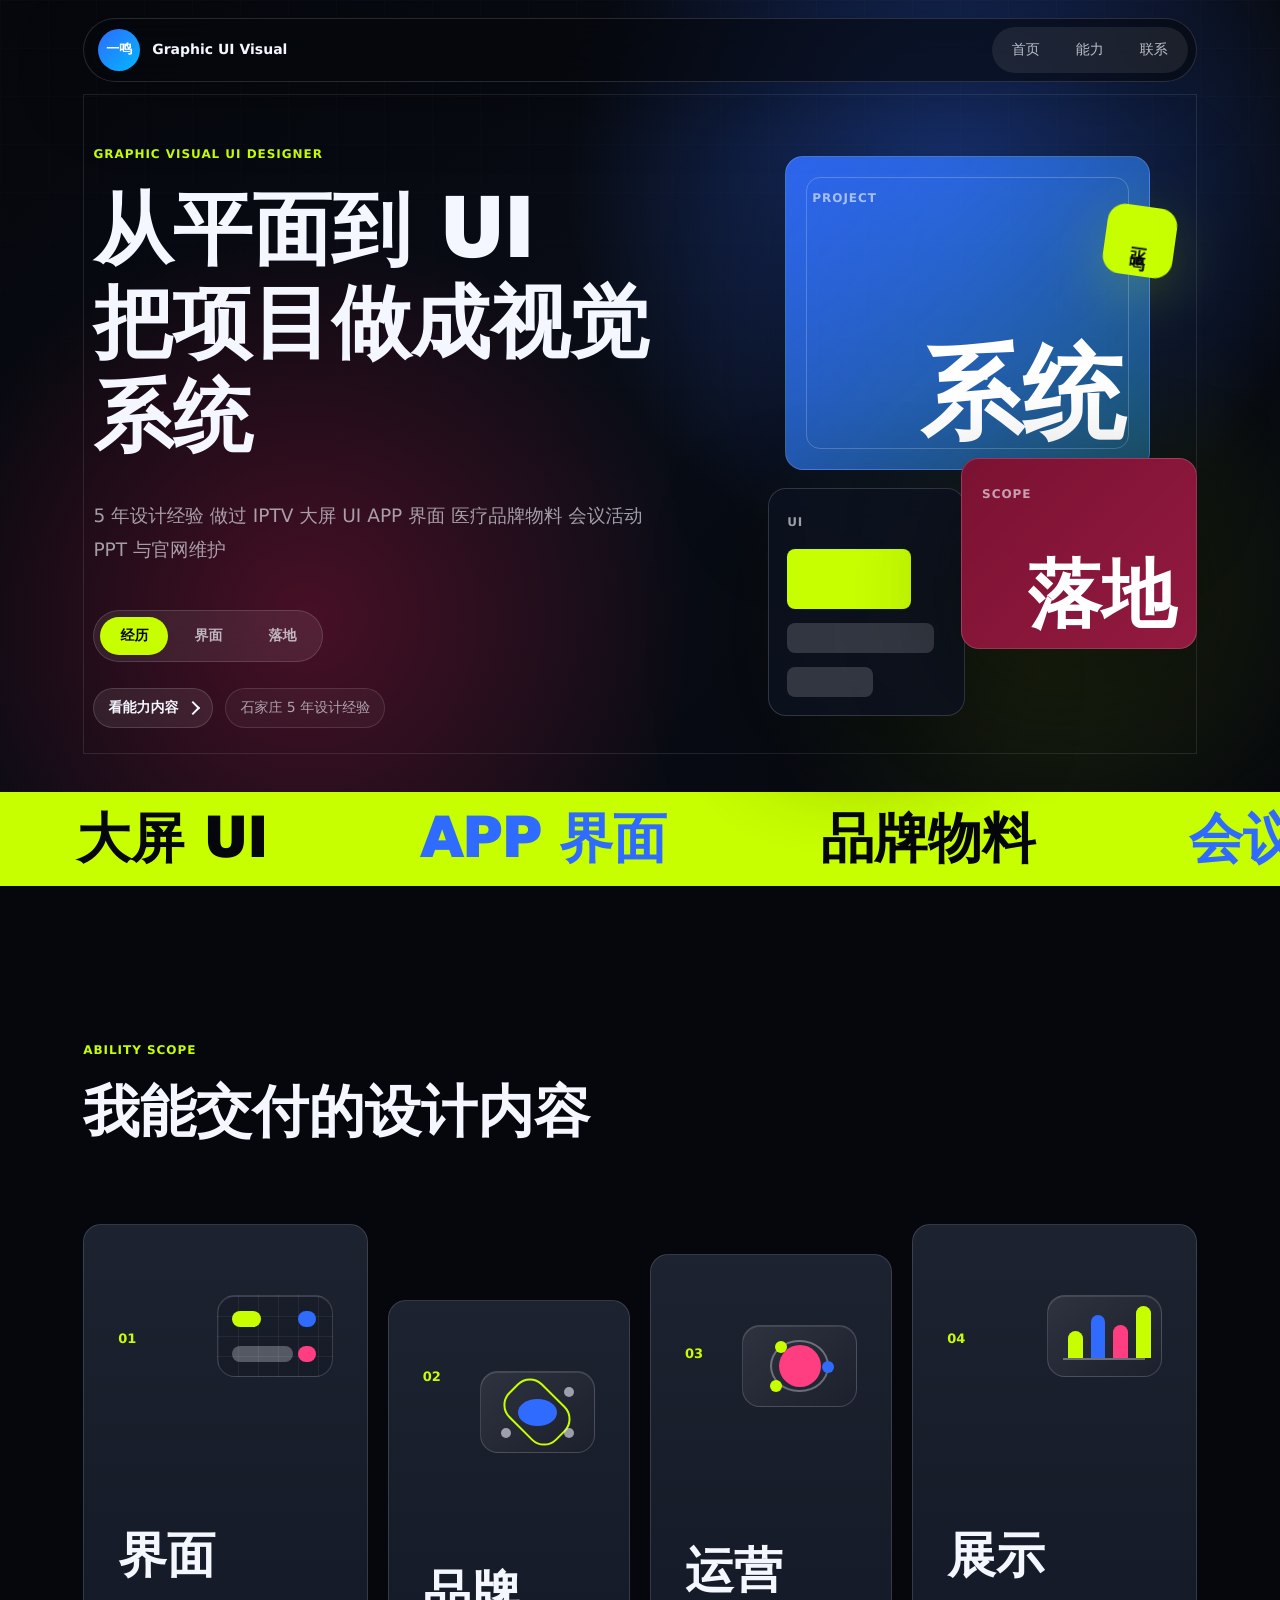
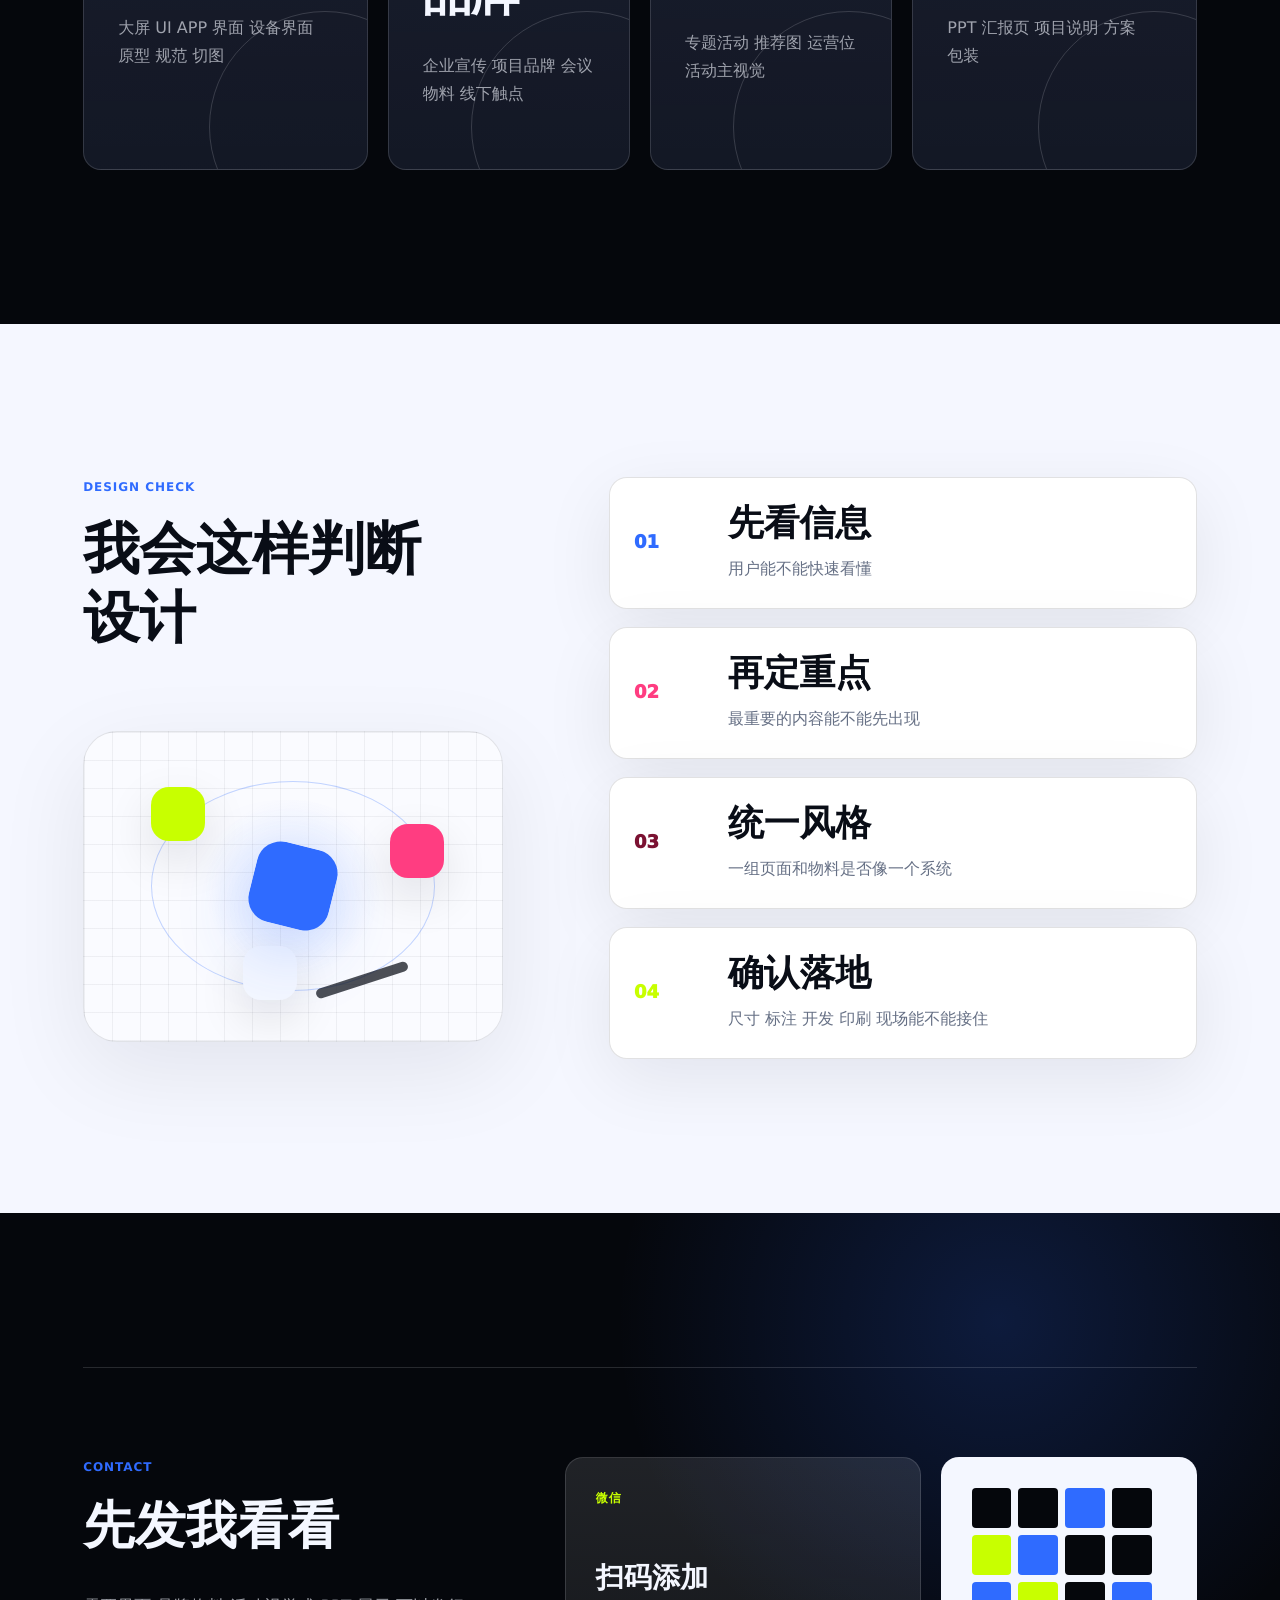
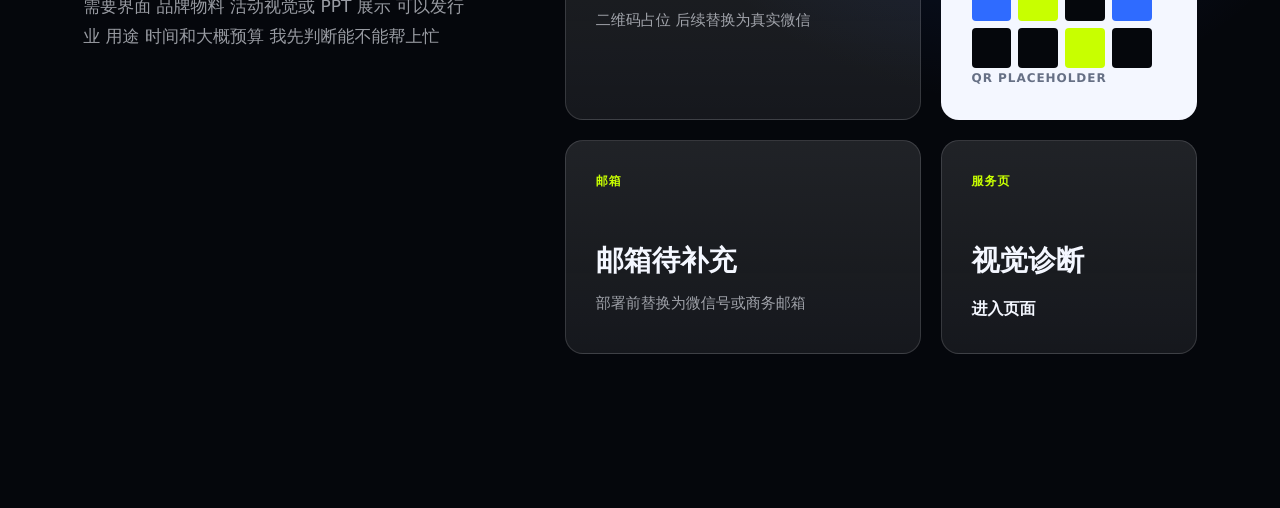
==== commit fb606fcc: "Update homepage portfolio design" ====
--- a/index.html
+++ b/index.html
@@ -1,829 +1,260 @@
-<!DOCTYPE html>
+<!doctype html>
 <html lang="zh-CN">
-<head>
-    <meta charset="UTF-8">
-    <meta name="viewport" content="width=device-width, initial-scale=1.0">
-    <title>YIMING · DESIGN</title>
-    <link href="https://fonts.googleapis.com/css2?family=Inter:wght@400;500;600;700&family=JetBrains+Mono:wght@400;500&display=swap" rel="stylesheet">
-    <style>
-        * {
-            margin: 0;
-            padding: 0;
-            box-sizing: border-box;
-        }
-
-        :root {
-            --bg: #0a0a0a;
-            --card-bg: rgba(20, 20, 22, 0.8);
-            --green: #39FF14;
-            --green-dim: rgba(57, 255, 20, 0.1);
-            --cyan: #00F0FF;
-            --yellow: #FFD700;
-            --red: #FF4757;
-            --text: #ffffff;
-            --text-dim: #888888;
-            --border: rgba(255, 255, 255, 0.1);
-        }
-
-        body {
-            font-family: 'Inter', -apple-system, BlinkMacSystemFont, sans-serif;
-            background: var(--bg);
-            color: var(--text);
-            line-height: 1.6;
-            overflow-x: hidden;
-        }
-
-        /* Hero Section */
-        .hero {
-            min-height: 100vh;
-            display: flex;
-            flex-direction: column;
-            padding: 0 60px;
-            position: relative;
-            background: radial-gradient(ellipse at 50% 100%, rgba(57, 255, 20, 0.08) 0%, transparent 60%);
-        }
-
-        .nav {
-            display: flex;
-            justify-content: space-between;
-            align-items: center;
-            padding: 30px 0;
-        }
-
-        .logo {
-            font-family: 'JetBrains Mono', monospace;
-            font-size: 28px;
-            font-weight: 700;
-            letter-spacing: -1px;
-            color: var(--text);
-        }
-
-        .nav-links {
-            display: flex;
-            gap: 40px;
-            list-style: none;
-        }
-
-        .nav-links a {
-            color: var(--text-dim);
-            text-decoration: none;
-            font-size: 14px;
-            font-weight: 500;
-            transition: color 0.3s;
-        }
-
-        .nav-links a:hover,
-        .nav-links a.active {
-            color: var(--green);
-        }
-
-        .nav-right {
-            display: flex;
-            align-items: center;
-            gap: 20px;
-        }
-
-        .nav-icon {
-            width: 24px;
-            height: 24px;
-            cursor: pointer;
-            opacity: 0.6;
-            transition: opacity 0.3s;
-        }
-
-        .nav-icon:hover {
-            opacity: 1;
-        }
-
-        .hero-content {
-            flex: 1;
-            display: flex;
-            flex-direction: column;
-            justify-content: center;
-            align-items: center;
-            text-align: center;
-            padding-bottom: 100px;
-        }
-
-        .hero-title {
-            font-size: 72px;
-            font-weight: 700;
-            line-height: 1.2;
-            margin-bottom: 20px;
-        }
-
-        .hero-title .underline {
-            position: relative;
-            display: inline-block;
-        }
-
-        .hero-title .underline::after {
-            content: '';
-            position: absolute;
-            bottom: 5px;
-            left: 0;
-            right: 0;
-            height: 8px;
-            background: var(--green);
-            z-index: -1;
-            opacity: 0.8;
-        }
-
-        .hero-title .highlight {
-            color: var(--green);
-        }
-
-        .hero-subtitle {
-            font-size: 18px;
-            color: var(--text-dim);
-            margin-bottom: 60px;
-        }
-
-        .stats {
-            display: flex;
-            gap: 30px;
-        }
-
-        .stat-card {
-            background: var(--card-bg);
-            border: 1px solid var(--border);
-            border-radius: 16px;
-            padding: 30px 50px;
-            text-align: center;
-            backdrop-filter: blur(10px);
-            transition: transform 0.3s, border-color 0.3s;
-        }
-
-        .stat-card:hover {
-            transform: translateY(-5px);
-            border-color: var(--green);
-        }
-
-        .stat-number {
-            font-family: 'JetBrains Mono', monospace;
-            font-size: 48px;
-            font-weight: 700;
-            color: var(--green);
-            line-height: 1;
-        }
-
-        .stat-label {
-            font-size: 14px;
-            color: var(--text-dim);
-            margin-top: 8px;
-        }
-
-        /* Portfolio Section */
-        .portfolio {
-            padding: 120px 60px;
-            background: var(--bg);
-        }
-
-        .section-tag {
-            font-family: 'JetBrains Mono', monospace;
-            font-size: 12px;
-            color: var(--text-dim);
-            text-align: center;
-            margin-bottom: 10px;
-            letter-spacing: 2px;
-        }
-
-        .section-title {
-            font-size: 56px;
-            font-weight: 700;
-            text-align: center;
-            margin-bottom: 60px;
-        }
-
-        .portfolio-grid {
-            display: flex;
-            justify-content: center;
-            gap: 30px;
-            max-width: 1400px;
-            margin: 0 auto;
-        }
-
-        .portfolio-card {
-            flex: 1;
-            max-width: 280px;
-            background: var(--card-bg);
-            border: 2px solid transparent;
-            border-radius: 24px;
-            padding: 40px 30px;
-            text-align: center;
-            position: relative;
-            transition: transform 0.3s, border-color 0.3s, box-shadow 0.3s;
-            overflow: hidden;
-        }
-
-        .portfolio-card::before {
-            content: '';
-            position: absolute;
-            inset: 0;
-            border-radius: 24px;
-            padding: 2px;
-            background: linear-gradient(135deg, var(--card-border-color), transparent 60%);
-            -webkit-mask: linear-gradient(#fff 0 0) content-box, linear-gradient(#fff 0 0);
-            mask: linear-gradient(#fff 0 0) content-box, linear-gradient(#fff 0 0);
-            -webkit-mask-composite: xor;
-            mask-composite: exclude;
-        }
-
-        .portfolio-card:nth-child(1) {
-            --card-border-color: var(--green);
-        }
-
-        .portfolio-card:nth-child(2) {
-            --card-border-color: var(--cyan);
-        }
-
-        .portfolio-card:nth-child(3) {
-            --card-border-color: var(--yellow);
-        }
-
-        .portfolio-card:nth-child(4) {
-            --card-border-color: var(--red);
-        }
-
-        .portfolio-card:hover {
-            transform: translateY(-10px);
-            box-shadow: 0 20px 60px rgba(0, 0, 0, 0.5);
-        }
-
-        .portfolio-card:nth-child(1):hover {
-            border-color: var(--green);
-            box-shadow: 0 0 40px rgba(57, 255, 20, 0.2);
-        }
-
-        .portfolio-card:nth-child(2):hover {
-            border-color: var(--cyan);
-            box-shadow: 0 0 40px rgba(0, 240, 255, 0.2);
-        }
-
-        .portfolio-card:nth-child(3):hover {
-            border-color: var(--yellow);
-            box-shadow: 0 0 40px rgba(255, 215, 0, 0.2);
-        }
-
-        .portfolio-card:nth-child(4):hover {
-            border-color: var(--red);
-            box-shadow: 0 0 40px rgba(255, 71, 87, 0.2);
-        }
-
-        .portfolio-badge {
-            position: absolute;
-            top: 20px;
-            right: 20px;
-            width: 32px;
-            height: 32px;
-            border-radius: 50%;
-            display: flex;
-            align-items: center;
-            justify-content: center;
-            font-family: 'JetBrains Mono', monospace;
-            font-size: 14px;
-            font-weight: 600;
-            color: #000;
-        }
-
-        .portfolio-card:nth-child(1) .portfolio-badge {
-            background: var(--green);
-        }
-
-        .portfolio-card:nth-child(2) .portfolio-badge {
-            background: var(--cyan);
-        }
-
-        .portfolio-card:nth-child(3) .portfolio-badge {
-            background: var(--yellow);
-        }
-
-        .portfolio-card:nth-child(4) .portfolio-badge {
-            background: var(--red);
-        }
-
-        .portfolio-icon {
-            width: 100px;
-            height: 100px;
-            margin: 20px auto 30px;
-            display: flex;
-            align-items: center;
-            justify-content: center;
-        }
-
-        .portfolio-icon svg {
-            width: 100%;
-            height: 100%;
-        }
-
-        .portfolio-card h3 {
-            font-size: 20px;
-            font-weight: 600;
-            margin-bottom: 10px;
-        }
-
-        .portfolio-card p {
-            font-size: 14px;
-            color: var(--text-dim);
-        }
-
-        /* Pricing Section */
-        .pricing {
-            padding: 120px 60px;
-            background: var(--bg);
-        }
-
-        .pricing-grid {
-            display: grid;
-            grid-template-columns: repeat(3, 1fr);
-            gap: 30px;
-            max-width: 1200px;
-            margin: 0 auto;
-        }
-
-        .pricing-card {
-            background: var(--card-bg);
-            border: 1px solid var(--border);
-            border-radius: 20px;
-            padding: 35px 30px;
-            position: relative;
-            transition: all 0.3s;
-        }
-
-        .pricing-card:hover {
-            border-color: rgba(57, 255, 20, 0.3);
-            transform: translateY(-5px);
-        }
-
-        .pricing-card.recommended {
-            border-color: var(--green);
-            box-shadow: 0 0 30px rgba(57, 255, 20, 0.15);
-        }
-
-        .pricing-card.recommended::before {
-            content: '';
-            position: absolute;
-            inset: -2px;
-            border-radius: 22px;
-            padding: 2px;
-            background: linear-gradient(135deg, var(--green), transparent 70%);
-            -webkit-mask: linear-gradient(#fff 0 0) content-box, linear-gradient(#fff 0 0);
-            mask: linear-gradient(#fff 0 0) content-box, linear-gradient(#fff 0 0);
-            -webkit-mask-composite: xor;
-            mask-composite: exclude;
-            pointer-events: none;
-        }
-
-        .recommended-badge {
-            position: absolute;
-            top: -12px;
-            right: 20px;
-            background: var(--green);
-            color: #000;
-            font-size: 11px;
-            font-weight: 600;
-            padding: 6px 14px;
-            border-radius: 20px;
-            display: flex;
-            align-items: center;
-            gap: 6px;
-        }
-
-        .recommended-badge::before {
-            content: '✓';
-            font-size: 12px;
-        }
-
-        .pricing-card h3 {
-            font-size: 18px;
-            font-weight: 600;
-            margin-bottom: 10px;
-        }
-
-        .pricing-amount {
-            font-family: 'JetBrains Mono', monospace;
-            font-size: 36px;
-            font-weight: 700;
-            color: var(--green);
-            margin-bottom: 8px;
-        }
-
-        .pricing-desc {
-            font-size: 14px;
-            color: var(--text-dim);
-            margin-bottom: 25px;
-        }
-
-        .pricing-features {
-            list-style: none;
-        }
-
-        .pricing-features li {
-            font-size: 14px;
-            color: var(--text-dim);
-            margin-bottom: 10px;
-            padding-left: 20px;
-            position: relative;
-        }
-
-        .pricing-features li::before {
-            content: '>';
-            position: absolute;
-            left: 0;
-            color: var(--green);
-            font-family: 'JetBrains Mono', monospace;
-        }
-
-        /* Notes Section */
-        .notes {
-            padding: 120px 60px;
-            background: var(--bg);
-        }
-
-        .notes-grid {
-            display: grid;
-            grid-template-columns: repeat(2, 1fr);
-            gap: 30px;
-            max-width: 900px;
-            margin: 0 auto;
-        }
-
-        .note-card {
-            background: var(--card-bg);
-            border: 1px solid var(--border);
-            border-radius: 16px;
-            padding: 30px;
-            transition: all 0.3s;
-        }
-
-        .note-card:hover {
-            border-color: rgba(57, 255, 20, 0.3);
-        }
-
-        .note-date {
-            font-family: 'JetBrains Mono', monospace;
-            font-size: 12px;
-            color: var(--green);
-            margin-bottom: 15px;
-        }
-
-        .note-card h3 {
-            font-size: 20px;
-            font-weight: 600;
-            margin-bottom: 12px;
-        }
-
-        .note-card p {
-            font-size: 15px;
-            color: var(--text-dim);
-            margin-bottom: 20px;
-            line-height: 1.7;
-        }
-
-        .note-tag {
-            display: inline-block;
-            font-size: 12px;
-            color: var(--text-dim);
-            border: 1px solid var(--border);
-            padding: 6px 14px;
-            border-radius: 20px;
-        }
-
-        /* About Section */
-        .about {
-            padding: 120px 60px;
-            background: var(--bg);
-        }
-
-        .about-content {
-            max-width: 800px;
-            margin: 0 auto;
-            text-align: center;
-        }
-
-        .about h2 {
-            font-size: 36px;
-            font-weight: 700;
-            margin-bottom: 30px;
-        }
-
-        .about h2 span {
-            color: var(--text-dim);
-        }
-
-        .about p {
-            font-size: 18px;
-            color: var(--text-dim);
-            line-height: 2;
-            margin-bottom: 20px;
-        }
-
-        /* Footer */
-        .footer {
-            padding: 60px;
-            border-top: 1px solid var(--border);
-            text-align: center;
-        }
-
-        .footer p {
-            font-size: 14px;
-            color: var(--text-dim);
-        }
-
-        /* Responsive */
-        @media (max-width: 1024px) {
-            .hero {
-                padding: 0 30px;
-            }
-
-            .hero-title {
-                font-size: 48px;
-            }
-
-            .stats {
-                flex-direction: column;
-                gap: 20px;
-            }
-
-            .portfolio-grid {
-                flex-wrap: wrap;
-                justify-content: center;
-            }
-
-            .portfolio-card {
-                max-width: 45%;
-            }
-
-            .pricing-grid {
-                grid-template-columns: repeat(2, 1fr);
-            }
-
-            .notes-grid {
-                grid-template-columns: 1fr;
-            }
-        }
-
-        @media (max-width: 640px) {
-            .nav-links {
-                display: none;
-            }
-
-            .hero-title {
-                font-size: 36px;
-            }
-
-            .portfolio-card,
-            .pricing-card {
-                max-width: 100%;
-            }
-
-            .pricing-grid {
-                grid-template-columns: 1fr;
-            }
-
-            .portfolio,
-            .pricing,
-            .notes,
-            .about {
-                padding: 80px 20px;
-            }
-        }
-    </style>
-</head>
-<body>
-    <!-- Hero Section -->
-    <section class="hero">
-        <nav class="nav">
-            <div class="logo">YIMING</div>
-            <ul class="nav-links">
-                <li><a href="#portfolio" class="active">作品</a></li>
-                <li><a href="#pricing">服务</a></li>
-                <li><a href="#notes">笔记</a></li>
-                <li><a href="#contact">联系</a></li>
-            </ul>
-            <div class="nav-right">
-                <svg class="nav-icon" viewBox="0 0 24 24" fill="none" stroke="currentColor" stroke-width="2">
-                    <line x1="3" y1="12" x2="21" y2="12"></line>
-                    <line x1="3" y1="6" x2="21" y2="6"></line>
-                    <line x1="3" y1="18" x2="21" y2="18"></line>
-                </svg>
-                <svg class="nav-icon" viewBox="0 0 24 24" fill="none" stroke="currentColor" stroke-width="2">
-                    <circle cx="11" cy="11" r="8"></circle>
-                    <line x1="21" y1="21" x2="16.65" y2="16.65"></line>
-                </svg>
-            </div>
-        </nav>
-
-        <div class="hero-content">
-            <h1 class="hero-title">
-                设计像<span class="underline">开箱</span>一样充满惊<span class="highlight">喜</span>
-            </h1>
-            <p class="hero-subtitle">六年设计经验 · UI/平面设计师 · 一人工作室</p>
-            <div class="stats">
-                <div class="stat-card">
-                    <div class="stat-number">6+</div>
-                    <div class="stat-label">年经验</div>
-                </div>
-                <div class="stat-card">
-                    <div class="stat-number">10+</div>
-                    <div class="stat-label">商业项目</div>
-                </div>
-                <div class="stat-card">
-                    <div class="stat-number">3</div>
-                    <div class="stat-label">垂直行业</div>
-                </div>
-            </div>
-        </div>
-    </section>
-
-    <!-- Portfolio Section -->
-    <section class="portfolio" id="portfolio">
-        <p class="section-tag">// PORTFOLIO</p>
-        <h2 class="section-title">设计藏品</h2>
-        <div class="portfolio-grid">
-            <div class="portfolio-card">
-                <span class="portfolio-badge">2</span>
-                <div class="portfolio-icon">
-                    <svg viewBox="0 0 100 100" fill="none">
-                        <defs>
-                            <linearGradient id="tvGrad" x1="0%" y1="0%" x2="100%" y2="100%">
-                                <stop offset="0%" style="stop-color:#39FF14"/>
-                                <stop offset="50%" style="stop-color:#00F0FF"/>
-                                <stop offset="100%" style="stop-color:#39FF14"/>
-                            </linearGradient>
-                        </defs>
-                        <rect x="10" y="20" width="80" height="55" rx="4" fill="none" stroke="url(#tvGrad)" stroke-width="3"/>
-                        <rect x="15" y="25" width="70" height="40" fill="url(#tvGrad)" opacity="0.3"/>
-                        <line x1="50" y1="75" x2="50" y2="85" stroke="url(#tvGrad)" stroke-width="3"/>
-                        <line x1="35" y1="85" x2="65" y2="85" stroke="url(#tvGrad)" stroke-width="3"/>
-                        <circle cx="25" cy="45" r="4" fill="url(#tvGrad)"/>
-                        <circle cx="40" cy="45" r="4" fill="url(#tvGrad)"/>
-                    </svg>
-                </div>
-                <h3>IPTV/大屏</h3>
-                <p>智慧电视界面设计</p>
-            </div>
-
-            <div class="portfolio-card">
-                <span class="portfolio-badge">1</span>
-                <div class="portfolio-icon">
-                    <svg viewBox="0 0 100 100" fill="none">
-                        <defs>
-                            <linearGradient id="medGrad" x1="0%" y1="0%" x2="100%" y2="100%">
-                                <stop offset="0%" style="stop-color:#00F0FF"/>
-                                <stop offset="100%" style="stop-color:#39FF14"/>
-                            </linearGradient>
-                        </defs>
-                        <rect x="25" y="15" width="50" height="70" rx="8" fill="url(#medGrad)" opacity="0.2"/>
-                        <rect x="30" y="20" width="40" height="60" rx="4" fill="none" stroke="url(#medGrad)" stroke-width="2"/>
-                        <rect x="38" y="35" width="24" height="4" rx="2" fill="url(#medGrad)"/>
-                        <rect x="48" y="28" width="4" height="18" rx="2" fill="url(#medGrad)"/>
-                        <circle cx="40" cy="55" r="3" fill="url(#medGrad)"/>
-                        <rect x="48" y="52" width="18" height="2" rx="1" fill="url(#medGrad)"/>
-                        <rect x="48" y="58" width="14" height="2" rx="1" fill="url(#medGrad)"/>
-                    </svg>
-                </div>
-                <h3>医疗健康</h3>
-                <p>智慧医疗解决方案</p>
-            </div>
-
-            <div class="portfolio-card">
-                <span class="portfolio-badge">3</span>
-                <div class="portfolio-icon">
-                    <svg viewBox="0 0 100 100" fill="none">
-                        <defs>
-                            <linearGradient id="shopGrad" x1="0%" y1="0%" x2="100%" y2="100%">
-                                <stop offset="0%" style="stop-color:#FFD700"/>
-                                <stop offset="100%" style="stop-color:#FF8C00"/>
-                            </linearGradient>
-                        </defs>
-                        <path d="M30 35 L35 75 L65 75 L70 35 Z" fill="url(#shopGrad)" opacity="0.3"/>
-                        <path d="M30 35 L35 75 L65 75 L70 35" stroke="url(#shopGrad)" stroke-width="3" fill="none"/>
-                        <path d="M25 35 Q50 20 75 35" stroke="url(#shopGrad)" stroke-width="3" fill="none"/>
-                        <circle cx="35" cy="85" r="4" fill="url(#shopGrad)"/>
-                        <circle cx="65" cy="85" r="4" fill="url(#shopGrad)"/>
-                    </svg>
-                </div>
-                <h3>电商/APP</h3>
-                <p>智慧电商应用设计</p>
-            </div>
-
-            <div class="portfolio-card">
-                <span class="portfolio-badge">4</span>
-                <div class="portfolio-icon">
-                    <svg viewBox="0 0 100 100" fill="none">
-                        <defs>
-                            <linearGradient id="starGrad" x1="0%" y1="0%" x2="100%" y2="100%">
-                                <stop offset="0%" style="stop-color:#FF4757"/>
-                                <stop offset="100%" style="stop-color:#FF6B7A"/>
-                            </linearGradient>
-                        </defs>
-                        <polygon points="50,15 58,38 83,38 63,53 71,76 50,62 29,76 37,53 17,38 42,38" fill="url(#starGrad)"/>
-                    </svg>
-                </div>
-                <h3>品牌/平面</h3>
-                <p>企业视觉识别系统</p>
-            </div>
-        </div>
-    </section>
-
-    <!-- Pricing Section -->
-    <section class="pricing" id="pricing">
-        <h2 class="section-title">服务与报价</h2>
-        <div class="pricing-grid">
-            <div class="pricing-card">
-                <h3>品牌起步包</h3>
-                <div class="pricing-amount">¥3,980</div>
-                <p class="pricing-desc">基本视觉识别</p>
-                <ul class="pricing-features">
-                    <li>Logo设计</li>
-                    <li>名片设计</li>
-                    <li>社交媒体模板</li>
-                </ul>
-            </div>
-
-            <div class="pricing-card recommended">
-                <span class="recommended-badge">RECOMMENDED</span>
-                <h3>UI设计包</h3>
-                <div class="pricing-amount">¥12,800</div>
-                <p class="pricing-desc">核心页面设计</p>
-                <ul class="pricing-features">
-                    <li>交互原型</li>
-                    <li>动效设计</li>
-                    <li>设计规范文档</li>
-                </ul>
-            </div>
-
-            <div class="pricing-card">
-                <h3>品牌全案包</h3>
-                <div class="pricing-amount">¥28,000</div>
-                <p class="pricing-desc">品牌视觉战略</p>
-                <ul class="pricing-features">
-                    <li>品牌策略</li>
-                    <li>VI系统</li>
-                    <li>15+品牌物料</li>
-                </ul>
-            </div>
-
-            <div class="pricing-card">
-                <h3>年度订阅包</h3>
-                <div class="pricing-amount">¥6,800<span style="font-size:18px;color:var(--text-dim)">/月</span></div>
-                <p class="pricing-desc">月度品牌更新</p>
-                <ul class="pricing-features">
-                    <li>每月20个图形</li>
-                    <li>10页面设计</li>
-                    <li>品牌审核</li>
-                </ul>
-            </div>
-
-            <div class="pricing-card">
-                <h3>套餐组合咨询</h3>
-                <div class="pricing-amount" style="color:var(--text-dim);font-size:28px;">按需定制</div>
-                <p class="pricing-desc">量身定制方案</p>
-                <ul class="pricing-features">
-                    <li>需求分析</li>
-                    <li>模块组合</li>
-                    <li>专属优惠</li>
-                </ul>
-            </div>
-
-        </div>
-    </section>
-
-    <!-- Notes Section -->
-    <section class="notes" id="notes">
-        <p class="section-tag">// NOTES</p>
-        <h2 class="section-title">设计笔记</h2>
-        <div class="notes-grid">
-            <div class="note-card">
-                <div class="note-date">2026.05</div>
-                <h3>AI时代，设计师的价值在哪里？</h3>
-                <p>一个6年设计师的真实思考。</p>
-                <span class="note-tag">设计思考</span>
-            </div>
-            <div class="note-card">
-                <div class="note-date">2026.05</div>
-                <h3>一人公司创业日记 · 第1天</h3>
-                <p>从决定独立到建立完整服务体系的完整记录。</p>
-                <span class="note-tag">创业日记</span>
-            </div>
-        </div>
-    </section>
-
-    <!-- About Section -->
-    <section class="about" id="contact">
-        <div class="about-content">
-            <h2>// <span>关于一鸣</span></h2>
-            <p>6年平面UI设计经验，曾服务于IPTV大屏、医疗健康、电商平台等多个垂直行业。<br>
-            目前正处于从全职设计师到一人工作室的过渡阶段。<br><br>
-            相信好的设计是隐形的——它不抢戏，但让一切更好用、更高效。<br>
-            计划于2026年10月正式上线独立设计工作室。</p>
-        </div>
-    </section>
-
-    <!-- Footer -->
-    <footer class="footer">
-        <p>© 2026 YIMING.DESIGN · 张一鸣的个人设计网站</p>
-    </footer>
-</body>
+  <head>
+    <meta charset="utf-8" />
+    <meta name="viewport" content="width=device-width, initial-scale=1" />
+    <title>张一鸣 视觉与 UI 设计师</title>
+    <meta
+      name="description"
+      content="张一鸣 视觉与 UI 设计师 5 年设计经验 覆盖大屏 UI APP 界面 品牌物料 活动视觉 PPT 展示与项目落地"
+    />
+    <link rel="stylesheet" href="./styles.css" />
+    <script src="./scripts.js" defer></script>
+  </head>
+  <body data-mode="contrast">
+    <div class="scroll-line" data-progress></div>
+    <div class="light" data-light aria-hidden="true"></div>
+
+    <header class="site-header" data-header>
+      <a class="brand" href="#top" aria-label="回到首页">
+        <span>一鸣</span>
+        <strong>Graphic UI Visual</strong>
+      </a>
+      <button class="menu-toggle" type="button" aria-expanded="false" aria-controls="site-menu" data-menu-toggle>
+        <span></span><span></span>
+      </button>
+      <nav class="site-nav" id="site-menu" data-menu>
+        <a href="#top">首页</a>
+        <a href="#work">能力</a>
+        <a href="#contact">联系</a>
+      </nav>
+    </header>
+
+    <main id="top">
+      <section class="hero">
+        <div class="hero-copy reveal">
+          <p class="eyebrow">Graphic Visual UI Designer</p>
+          <h1 data-hero-title>从平面到 UI<br />把项目做成视觉系统</h1>
+          <p class="lead" data-hero-lead>
+            5 年设计经验 做过 IPTV 大屏 UI APP 界面 医疗品牌物料 会议活动 PPT 与官网维护
+          </p>
+
+          <div class="mode-switch" aria-label="首屏内容切换">
+            <button class="is-active" type="button" data-mode-button="contrast">经历</button>
+            <button type="button" data-mode-button="focus">界面</button>
+            <button type="button" data-mode-button="order">落地</button>
+          </div>
+
+          <div class="hero-bottom reveal">
+            <a class="enter" href="#work">看能力内容</a>
+            <span>石家庄 5 年设计经验</span>
+          </div>
+        </div>
+
+        <div class="hero-art reveal" data-tilt aria-label="设计能力视觉装置">
+          <div class="seal">张一鸣</div>
+          <div class="paper paper-main">
+            <span data-paper-label>PROJECT</span>
+            <strong data-paper-main>系统</strong>
+          </div>
+          <div class="paper paper-ui">
+            <span>UI</span>
+            <i></i><i></i><i></i>
+          </div>
+          <div class="paper paper-brand">
+            <span>SCOPE</span>
+            <strong data-paper-sub>落地</strong>
+          </div>
+        </div>
+      </section>
+
+      <section class="ticker" aria-label="能力关键词">
+        <div>
+          <span>大屏 UI</span>
+          <span>APP 界面</span>
+          <span>品牌物料</span>
+          <span>会议活动</span>
+          <span>PPT 展示</span>
+          <span>开发对接</span>
+          <span>大屏 UI</span>
+          <span>APP 界面</span>
+          <span>品牌物料</span>
+          <span>会议活动</span>
+          <span>PPT 展示</span>
+          <span>开发对接</span>
+        </div>
+      </section>
+
+      <section class="work" id="work">
+        <div class="section-title reveal">
+          <p class="eyebrow">Ability Scope</p>
+          <h2>我能交付的设计内容</h2>
+        </div>
+
+        <div class="work-wall">
+          <button class="work-card reveal" type="button" data-case-button="interface" data-magnetic>
+            <span>01</span>
+            <div class="card-icon icon-interface" aria-hidden="true">
+              <i></i><i></i><i></i><i></i>
+            </div>
+            <h3>界面</h3>
+            <p>大屏 UI APP 界面 设备界面 原型 规范 切图</p>
+          </button>
+          <button class="work-card reveal" type="button" data-case-button="brand" data-magnetic>
+            <span>02</span>
+            <div class="card-icon icon-brand" aria-hidden="true">
+              <i></i><i></i><i></i>
+            </div>
+            <h3>品牌</h3>
+            <p>企业宣传 项目品牌 会议物料 线下触点</p>
+          </button>
+          <button class="work-card reveal" type="button" data-case-button="operation" data-magnetic>
+            <span>03</span>
+            <div class="card-icon icon-operation" aria-hidden="true">
+              <i></i><i></i><i></i>
+            </div>
+            <h3>运营</h3>
+            <p>专题活动 推荐图 运营位 活动主视觉</p>
+          </button>
+          <button class="work-card reveal" type="button" data-case-button="presentation" data-magnetic>
+            <span>04</span>
+            <div class="card-icon icon-presentation" aria-hidden="true">
+              <i></i><i></i><i></i><i></i>
+            </div>
+            <h3>展示</h3>
+            <p>PPT 汇报页 项目说明 方案包装</p>
+          </button>
+        </div>
+      </section>
+
+      <section class="logic" id="logic">
+        <div class="logic-head reveal">
+          <p class="eyebrow">Design Check</p>
+          <h2>我会这样判断设计</h2>
+          <div class="logic-orbit" aria-hidden="true">
+            <span></span>
+            <span></span>
+            <span></span>
+            <i></i>
+          </div>
+        </div>
+        <div class="logic-flow">
+          <article class="logic-step reveal">
+            <strong>01</strong>
+            <div>
+              <h3>先看信息</h3>
+              <p>用户能不能快速看懂</p>
+            </div>
+          </article>
+          <article class="logic-step reveal">
+            <strong>02</strong>
+            <div>
+              <h3>再定重点</h3>
+              <p>最重要的内容能不能先出现</p>
+            </div>
+          </article>
+          <article class="logic-step reveal">
+            <strong>03</strong>
+            <div>
+              <h3>统一风格</h3>
+              <p>一组页面和物料是否像一个系统</p>
+            </div>
+          </article>
+          <article class="logic-step reveal">
+            <strong>04</strong>
+            <div>
+              <h3>确认落地</h3>
+              <p>尺寸 标注 开发 印刷 现场能不能接住</p>
+            </div>
+          </article>
+        </div>
+      </section>
+
+      <section class="contact" id="contact">
+        <div class="contact-inner reveal">
+          <div class="contact-copy">
+            <p class="eyebrow">Contact</p>
+            <h2>先发我看看</h2>
+            <p>需要界面 品牌物料 活动视觉或 PPT 展示 可以发行业 用途 时间和大概预算 我先判断能不能帮上忙</p>
+          </div>
+
+          <div class="contact-grid" aria-label="联系方式">
+            <article class="contact-method">
+              <span>微信</span>
+              <strong>扫码添加</strong>
+              <p>二维码占位 后续替换为真实微信</p>
+            </article>
+            <article class="qr-card" aria-label="微信二维码占位">
+              <div class="qr-placeholder">
+                <i></i><i></i><i></i><i></i>
+                <i></i><i></i><i></i><i></i>
+                <i></i><i></i><i></i><i></i>
+                <i></i><i></i><i></i><i></i>
+              </div>
+              <span>QR PLACEHOLDER</span>
+            </article>
+            <article class="contact-method">
+              <span>邮箱</span>
+              <strong>邮箱待补充</strong>
+              <p>部署前替换为微信号或商务邮箱</p>
+            </article>
+            <article class="contact-method link-card">
+              <span>服务页</span>
+              <strong>视觉诊断</strong>
+              <a href="./visual-rescue/">进入页面</a>
+            </article>
+          </div>
+        </div>
+      </section>
+    </main>
+
+    <div class="case-modal" data-case-modal aria-hidden="true">
+      <div class="case-backdrop" data-case-close></div>
+      <section class="case-panel" role="dialog" aria-modal="true" aria-labelledby="case-title">
+        <div class="case-panel-head">
+          <div>
+            <p class="eyebrow" data-case-kicker>Interface Case</p>
+            <h2 id="case-title" data-case-title>河北联通少儿 IPTV</h2>
+          </div>
+          <button class="case-close" type="button" aria-label="关闭作品详情" data-case-close>
+            <span></span><span></span>
+          </button>
+        </div>
+
+        <div class="case-panel-body">
+          <div class="case-stage" data-case-stage aria-label="作品图占位">
+            <div class="screen large-screen">
+              <i></i><i></i><i></i>
+            </div>
+            <div class="screen small-screen">
+              <i></i><i></i>
+            </div>
+          </div>
+
+          <div class="case-detail">
+            <p data-case-intro>适合放大屏 UI 专题页 推荐位 排屏稿和切图对接记录</p>
+            <div class="case-notes">
+              <article>
+                <strong>背景</strong>
+                <p data-case-bg>少儿 IPTV 内容更新频繁 需要稳定视觉规范</p>
+              </article>
+              <article>
+                <strong>负责</strong>
+                <p data-case-role>界面更新 专题活动 推荐位 切图对接</p>
+              </article>
+              <article>
+                <strong>展示</strong>
+                <p data-case-show>放上线画面 前后对比 规范拆解</p>
+              </article>
+            </div>
+            <div class="case-slots" aria-label="作品图片位置">
+              <span>主视觉图</span>
+              <span>过程图</span>
+              <span>落地图</span>
+            </div>
+          </div>
+        </div>
+      </section>
+    </div>
+  </body>
 </html>
--- a/styles.css
+++ b/styles.css
@@ -0,0 +1,1952 @@
+:root {
+  --bg: #05070c;
+  --bg-2: #090d16;
+  --panel: #0d1220;
+  --panel-2: #121827;
+  --text: #f4f7ff;
+  --muted: rgba(244, 247, 255, 0.62);
+  --line: rgba(244, 247, 255, 0.14);
+  --cool: #f5f7ff;
+  --ink: #090d16;
+  --ink-muted: #667085;
+  --blue: #2f6bff;
+  --blue-2: #00b8ff;
+  --acid: #c8ff00;
+  --wine: #7b1232;
+  --hot: #ff3d81;
+  --page-x: clamp(28px, 6.5vw, 104px);
+  --page-x-mobile: 20px;
+}
+
+body[data-mode="focus"] {
+  --blue: #6d5cff;
+  --blue-2: #ff3d81;
+  --acid: #00ffd0;
+  --wine: #31116f;
+}
+
+body[data-mode="order"] {
+  --blue: #00a3ff;
+  --blue-2: #5bffb8;
+  --acid: #f7ff4a;
+  --wine: #14213d;
+}
+
+* {
+  box-sizing: border-box;
+}
+
+html {
+  scroll-behavior: smooth;
+}
+
+body {
+  margin: 0;
+  overflow-x: hidden;
+  background: var(--bg);
+  color: var(--text);
+  font-family:
+    ui-sans-serif, system-ui, -apple-system, BlinkMacSystemFont, "Segoe UI", "PingFang SC",
+    "Microsoft YaHei", Arial, sans-serif;
+  line-height: 1.75;
+}
+
+body.modal-open {
+  overflow: hidden;
+}
+
+body,
+button,
+a {
+  -webkit-font-smoothing: antialiased;
+  text-rendering: geometricPrecision;
+}
+
+body::before {
+  content: "";
+  position: fixed;
+  inset: 0;
+  z-index: 50;
+  pointer-events: none;
+  opacity: 0.42;
+  background:
+    linear-gradient(rgba(244, 247, 255, 0.045) 1px, transparent 1px),
+    linear-gradient(90deg, rgba(244, 247, 255, 0.038) 1px, transparent 1px);
+  background-size: 48px 48px;
+  mask-image: linear-gradient(to bottom, black 0%, transparent 82%);
+}
+
+a {
+  color: inherit;
+  text-decoration: none;
+}
+
+button {
+  color: inherit;
+  font: inherit;
+}
+
+.scroll-line {
+  position: fixed;
+  top: 0;
+  left: 0;
+  z-index: 90;
+  width: 0;
+  height: 3px;
+  background: linear-gradient(90deg, var(--blue), var(--acid), var(--hot));
+}
+
+.light {
+  position: fixed;
+  z-index: 0;
+  width: 520px;
+  height: 520px;
+  border-radius: 50%;
+  background: radial-gradient(circle, rgba(47, 107, 255, 0.22), transparent 66%);
+  opacity: 0;
+  pointer-events: none;
+  transform: translate(-50%, -50%);
+}
+
+.site-header {
+  position: fixed;
+  inset: 18px var(--page-x) auto;
+  z-index: 70;
+  min-height: 58px;
+  display: flex;
+  align-items: center;
+  justify-content: space-between;
+  padding: 8px 8px 8px 14px;
+  border: 1px solid var(--line);
+  border-radius: 999px;
+  background: rgba(5, 7, 12, 0.62);
+  color: var(--text);
+  backdrop-filter: blur(22px);
+  box-shadow: 0 18px 70px rgba(0, 0, 0, 0.28);
+  transition:
+    background 180ms ease,
+    border-color 180ms ease;
+}
+
+.site-header.is-scrolled {
+  background: rgba(5, 7, 12, 0.9);
+  border-color: rgba(244, 247, 255, 0.2);
+}
+
+.brand {
+  display: inline-flex;
+  align-items: center;
+  gap: 12px;
+}
+
+.brand span {
+  display: grid;
+  width: 42px;
+  height: 42px;
+  place-items: center;
+  border-radius: 50%;
+  background: linear-gradient(135deg, var(--blue), var(--blue-2));
+  color: white;
+  font-size: 13px;
+  font-weight: 950;
+}
+
+.brand strong {
+  font-size: 14px;
+  font-weight: 760;
+}
+
+.site-nav {
+  display: inline-flex;
+  gap: 4px;
+  padding: 4px;
+  border-radius: 999px;
+  background: rgba(244, 247, 255, 0.08);
+}
+
+.site-nav a {
+  min-height: 38px;
+  display: inline-flex;
+  align-items: center;
+  border-radius: 999px;
+  padding: 0 16px;
+  color: rgba(244, 247, 255, 0.74);
+  font-size: 14px;
+}
+
+.site-nav a:hover,
+.site-nav a:focus-visible {
+  background: var(--text);
+  color: var(--bg);
+  outline: 0;
+}
+
+.menu-toggle {
+  display: none;
+  width: 42px;
+  height: 42px;
+  place-items: center;
+  border: 0;
+  border-radius: 50%;
+  background: var(--text);
+  color: var(--bg);
+}
+
+.menu-toggle span {
+  grid-area: 1 / 1;
+  width: 18px;
+  height: 2px;
+  border-radius: 999px;
+  background: currentColor;
+  transition: transform 180ms ease;
+}
+
+.menu-toggle span:first-child {
+  transform: translateY(-4px);
+}
+
+.menu-toggle span:last-child {
+  transform: translateY(4px);
+}
+
+.menu-toggle[aria-expanded="true"] span:first-child {
+  transform: rotate(45deg);
+}
+
+.menu-toggle[aria-expanded="true"] span:last-child {
+  transform: rotate(-45deg);
+}
+
+.hero {
+  position: relative;
+  z-index: 1;
+  min-height: 88svh;
+  display: grid;
+  grid-template-columns: minmax(0, 1fr) minmax(340px, 0.72fr);
+  gap: clamp(48px, 7vw, 128px);
+  align-items: center;
+  padding: 118px var(--page-x) 38px;
+  background:
+    radial-gradient(circle at 74% 24%, rgba(47, 107, 255, 0.42), transparent 34%),
+    radial-gradient(circle at 82% 76%, rgba(200, 255, 0, 0.12), transparent 26%),
+    radial-gradient(circle at 24% 78%, rgba(123, 18, 50, 0.55), transparent 34%),
+    linear-gradient(135deg, #05070c 0%, #090d16 54%, #05070c 100%);
+  color: var(--text);
+}
+
+.hero::after {
+  content: "";
+  position: absolute;
+  inset: 94px var(--page-x) 38px;
+  border: 1px solid rgba(244, 247, 255, 0.1);
+  pointer-events: none;
+}
+
+.hero-copy,
+.hero-art,
+.hero-bottom {
+  position: relative;
+  z-index: 2;
+}
+
+.eyebrow {
+  margin: 0 0 18px;
+  color: var(--acid);
+  font-size: 12px;
+  font-weight: 900;
+  letter-spacing: 0.08em;
+  text-transform: uppercase;
+}
+
+h1,
+h2,
+h3,
+p {
+  text-wrap: pretty;
+  overflow-wrap: anywhere;
+}
+
+h1,
+h2,
+h3 {
+  margin: 0;
+  letter-spacing: 0;
+}
+
+h1 {
+  max-width: 980px;
+  font-size: clamp(46px, 6.2vw, 86px);
+  line-height: 1.18;
+  font-weight: 950;
+  text-align: left;
+}
+
+h2 {
+  max-width: 980px;
+  font-size: clamp(32px, 4.4vw, 58px);
+  line-height: 1.22;
+  font-weight: 930;
+  text-align: left;
+}
+
+h3 {
+  font-size: clamp(34px, 3.8vw, 54px);
+  line-height: 1.18;
+  font-weight: 930;
+  text-align: left;
+}
+
+.lead {
+  max-width: 560px;
+  margin: 36px 0 0;
+  color: var(--muted);
+  font-size: clamp(17px, 1.45vw, 20px);
+  line-height: 1.85;
+}
+
+.hero-copy {
+  padding-left: clamp(0px, 0.8vw, 14px);
+}
+
+.mode-switch {
+  display: inline-flex;
+  gap: 6px;
+  margin-top: 42px;
+  padding: 6px;
+  border: 1px solid var(--line);
+  border-radius: 999px;
+  background: rgba(244, 247, 255, 0.08);
+  backdrop-filter: blur(12px);
+}
+
+.mode-switch button {
+  min-width: 68px;
+  min-height: 38px;
+  border: 0;
+  border-radius: 999px;
+  background: transparent;
+  color: rgba(244, 247, 255, 0.7);
+  cursor: pointer;
+  font-size: 14px;
+  font-weight: 850;
+  transition:
+    transform 180ms ease,
+    background 180ms ease,
+    color 180ms ease;
+}
+
+.mode-switch button:hover {
+  transform: translateY(-1px);
+  color: var(--text);
+}
+
+.mode-switch button.is-active {
+  background: var(--acid);
+  color: var(--bg);
+}
+
+.hero-art {
+  min-height: min(56vw, 560px);
+  min-width: 0;
+  perspective: 1200px;
+}
+
+.seal {
+  position: absolute;
+  top: 9%;
+  right: 5%;
+  z-index: 5;
+  display: grid;
+  width: 70px;
+  height: 70px;
+  place-items: center;
+  border-radius: 18px;
+  background: var(--acid);
+  color: var(--bg);
+  font-weight: 950;
+  writing-mode: vertical-rl;
+  letter-spacing: 0.18em;
+  transform: rotate(8deg);
+  box-shadow: 0 18px 60px rgba(200, 255, 0, 0.22);
+}
+
+.paper {
+  position: absolute;
+  overflow: hidden;
+  border: 1px solid rgba(244, 247, 255, 0.16);
+  border-radius: 18px;
+  color: var(--text);
+  box-shadow: 0 34px 110px rgba(0, 0, 0, 0.38);
+  backdrop-filter: blur(16px);
+}
+
+.paper span {
+  color: rgba(244, 247, 255, 0.62);
+  font-size: 12px;
+  font-weight: 900;
+  letter-spacing: 0.08em;
+}
+
+.paper-main {
+  inset: 0 11% auto 4%;
+  min-height: 56%;
+  padding: 26px;
+  background:
+    linear-gradient(135deg, rgba(47, 107, 255, 0.9), rgba(0, 184, 255, 0.28)),
+    rgba(244, 247, 255, 0.08);
+}
+
+.paper-main::before {
+  content: "";
+  position: absolute;
+  inset: 20px;
+  border: 1px solid rgba(244, 247, 255, 0.22);
+  border-radius: 14px;
+}
+
+.paper-main strong {
+  position: absolute;
+  right: 24px;
+  bottom: 22px;
+  color: white;
+  font-size: clamp(62px, 8vw, 110px);
+  line-height: 1;
+}
+
+.paper-main strong,
+.paper-brand strong,
+[data-hero-title],
+[data-hero-lead],
+[data-paper-label] {
+  transition:
+    opacity 180ms ease,
+    transform 180ms ease,
+    color 180ms ease;
+}
+
+.is-switching [data-hero-title],
+.is-switching [data-hero-lead],
+.is-switching .paper-main strong,
+.is-switching .paper-brand strong,
+.is-switching [data-paper-label] {
+  opacity: 0;
+  transform: translateY(8px);
+}
+
+.paper-ui {
+  left: 0;
+  bottom: 0;
+  width: 46%;
+  min-height: 34%;
+  padding: 18px;
+  background: rgba(13, 18, 32, 0.82);
+}
+
+.paper-ui i {
+  display: block;
+  height: 30px;
+  margin-top: 14px;
+  border-radius: 8px;
+  background: rgba(244, 247, 255, 0.16);
+}
+
+.paper-ui i:first-of-type {
+  width: 78%;
+  height: 60px;
+  background: var(--acid);
+}
+
+.paper-ui i:nth-of-type(2) {
+  width: 92%;
+}
+
+.paper-ui i:nth-of-type(3) {
+  width: 54%;
+}
+
+.paper-brand {
+  right: 0;
+  bottom: 12%;
+  width: 55%;
+  min-height: 34%;
+  padding: 20px;
+  background:
+    linear-gradient(135deg, rgba(123, 18, 50, 0.96), rgba(255, 61, 129, 0.18)),
+    var(--wine);
+}
+
+.paper-brand strong {
+  position: absolute;
+  right: 20px;
+  bottom: 16px;
+  color: white;
+  font-size: clamp(44px, 5.8vw, 78px);
+  line-height: 1;
+}
+
+.hero-bottom {
+  position: relative;
+  display: flex;
+  align-items: center;
+  justify-content: flex-start;
+  gap: 12px;
+  flex-wrap: wrap;
+  margin-top: 26px;
+  border-top: 0;
+  padding-top: 0;
+  color: var(--muted);
+  font-size: 14px;
+}
+
+.enter {
+  display: inline-flex;
+  align-items: center;
+  gap: 10px;
+  min-height: 40px;
+  border: 1px solid var(--line);
+  border-radius: 999px;
+  padding: 0 14px;
+  background: rgba(244, 247, 255, 0.08);
+  color: var(--text);
+  font-weight: 850;
+}
+
+.enter::after {
+  content: "";
+  width: 8px;
+  height: 8px;
+  border-top: 2px solid currentColor;
+  border-right: 2px solid currentColor;
+  background: transparent;
+  transform: rotate(45deg);
+  transition: width 180ms ease;
+}
+
+.enter:hover::after {
+  width: 8px;
+}
+
+.hero-bottom > span {
+  display: inline-flex;
+  min-height: 40px;
+  align-items: center;
+  border: 1px solid rgba(244, 247, 255, 0.12);
+  border-radius: 999px;
+  padding: 0 14px;
+  background: rgba(244, 247, 255, 0.04);
+}
+
+.ticker {
+  overflow: hidden;
+  background: var(--acid);
+  color: var(--bg);
+}
+
+.ticker div {
+  display: flex;
+  width: max-content;
+  animation: ticker 20s linear infinite;
+}
+
+.ticker span {
+  min-height: 70px;
+  display: inline-flex;
+  align-items: center;
+  padding: 0 clamp(32px, 6vw, 80px);
+  font-size: clamp(28px, 4.2vw, 58px);
+  font-weight: 950;
+  white-space: nowrap;
+}
+
+.ticker span:nth-child(2n) {
+  color: var(--blue);
+}
+
+.work,
+.logic,
+.contact {
+  position: relative;
+  z-index: 1;
+  padding: clamp(96px, 12vw, 168px) var(--page-x);
+}
+
+.section-title {
+  display: block;
+  margin-bottom: clamp(48px, 6vw, 84px);
+  text-align: left;
+}
+
+.section-title h2 {
+  max-width: 980px;
+}
+
+.work-wall {
+  display: grid;
+  grid-template-columns: 1.08fr 0.92fr 0.92fr 1.08fr;
+  gap: 20px;
+}
+
+.work-card {
+  position: relative;
+  display: block;
+  width: 100%;
+  text-align: left;
+  color: var(--text);
+  font: inherit;
+  cursor: pointer;
+  --mag-x: 0px;
+  --mag-y: 0px;
+  --card-hover: var(--cool);
+  --card-hover-text: var(--ink);
+  min-height: 470px;
+  overflow: hidden;
+  border: 1px solid rgba(244, 247, 255, 0.14);
+  border-radius: 18px;
+  padding: 34px;
+  background:
+    linear-gradient(180deg, rgba(244, 247, 255, 0.07), rgba(244, 247, 255, 0.025)),
+    var(--panel);
+  transform: translate(var(--mag-x), var(--mag-y)) translateZ(0);
+  transition:
+    transform 220ms ease,
+    background 220ms ease,
+    color 220ms ease,
+    border-color 220ms ease,
+    box-shadow 220ms ease;
+}
+
+.work-card::before {
+  content: "";
+  position: absolute;
+  right: -74px;
+  bottom: -74px;
+  width: 230px;
+  height: 230px;
+  border: 1px solid currentColor;
+  border-radius: 50%;
+  opacity: 0.16;
+  transition: transform 300ms ease;
+}
+
+.work-card::after {
+  content: "查看作品";
+  position: absolute;
+  right: 28px;
+  bottom: 28px;
+  min-height: 34px;
+  display: inline-flex;
+  align-items: center;
+  border: 1px solid rgba(244, 247, 255, 0.16);
+  border-radius: 999px;
+  padding: 0 12px;
+  color: var(--muted);
+  font-size: 13px;
+  font-weight: 850;
+  opacity: 0;
+  transform: translateY(8px);
+  transition:
+    opacity 220ms ease,
+    transform 220ms ease,
+    color 220ms ease,
+    border-color 220ms ease;
+}
+
+.work-card:nth-child(2) {
+  --card-hover: var(--acid);
+  --card-hover-text: var(--ink);
+  margin-top: 76px;
+}
+
+.work-card:nth-child(3) {
+  --card-hover: var(--hot);
+  --card-hover-text: var(--text);
+  margin-top: 30px;
+}
+
+.work-card:nth-child(1) {
+  --card-hover: var(--blue);
+  --card-hover-text: var(--text);
+}
+
+.work-card:nth-child(4) {
+  --card-hover: #00ffd0;
+  --card-hover-text: var(--ink);
+}
+
+.work-card:hover,
+.work-card:focus-visible {
+  z-index: 2;
+  background: var(--card-hover);
+  color: var(--card-hover-text);
+  border-color: transparent;
+  outline: 0;
+  transform: translate(var(--mag-x), calc(var(--mag-y) - 14px)) scale(1.018);
+  box-shadow:
+    0 34px 110px rgba(0, 0, 0, 0.38),
+    0 0 0 1px rgba(244, 247, 255, 0.12) inset;
+}
+
+.work-card:hover::before,
+.work-card:focus-visible::before {
+  transform: scale(2.5);
+}
+
+.work-card:hover::after,
+.work-card:focus-visible::after {
+  opacity: 1;
+  transform: translateY(0);
+  color: currentColor;
+  border-color: currentColor;
+}
+
+.work-card span {
+  color: var(--acid);
+  font-size: 13px;
+  font-weight: 900;
+}
+
+.work-card:hover span,
+.work-card:focus-visible span {
+  color: currentColor;
+}
+
+.card-icon {
+  position: absolute;
+  top: 70px;
+  right: 34px;
+  width: clamp(112px, 9vw, 170px);
+  height: clamp(78px, 6.4vw, 112px);
+  border: 1px solid rgba(244, 247, 255, 0.16);
+  border-radius: 18px;
+  background:
+    linear-gradient(135deg, rgba(244, 247, 255, 0.1), rgba(244, 247, 255, 0.025)),
+    rgba(5, 7, 12, 0.12);
+  box-shadow: inset 0 1px 0 rgba(244, 247, 255, 0.12);
+  transition:
+    transform 260ms ease,
+    border-color 220ms ease,
+    background 220ms ease,
+    box-shadow 220ms ease;
+}
+
+.card-icon::before,
+.card-icon::after,
+.card-icon i {
+  content: "";
+  position: absolute;
+  display: block;
+  transition:
+    transform 260ms ease,
+    opacity 220ms ease,
+    background 220ms ease,
+    border-color 220ms ease;
+}
+
+.work-card:hover .card-icon,
+.work-card:focus-visible .card-icon {
+  transform: translateY(-14px) scale(1.08);
+  border-color: currentColor;
+  background: rgba(255, 255, 255, 0.12);
+  box-shadow:
+    inset 0 1px 0 rgba(255, 255, 255, 0.24),
+    0 22px 70px rgba(0, 0, 0, 0.2);
+}
+
+.icon-interface {
+  background-image:
+    linear-gradient(rgba(244, 247, 255, 0.06) 1px, transparent 1px),
+    linear-gradient(90deg, rgba(244, 247, 255, 0.06) 1px, transparent 1px);
+  background-size: 20px 20px;
+}
+
+.icon-interface i {
+  width: 26%;
+  height: 20%;
+  border-radius: 999px;
+  background: var(--acid);
+}
+
+.icon-interface i:nth-child(1) {
+  top: 18%;
+  left: 12%;
+}
+
+.icon-interface i:nth-child(2) {
+  top: 18%;
+  right: 14%;
+  width: 16%;
+  background: var(--blue);
+}
+
+.icon-interface i:nth-child(3) {
+  left: 12%;
+  bottom: 18%;
+  width: 54%;
+  background: rgba(244, 247, 255, 0.28);
+}
+
+.icon-interface i:nth-child(4) {
+  right: 14%;
+  bottom: 18%;
+  width: 16%;
+  background: var(--hot);
+}
+
+.icon-brand::before {
+  inset: 20%;
+  border: 2px solid var(--acid);
+  border-radius: 18px;
+  transform: rotate(45deg);
+}
+
+.icon-brand::after {
+  inset: 33%;
+  border-radius: 50%;
+  background: var(--blue);
+}
+
+.icon-brand i:nth-child(1),
+.icon-brand i:nth-child(2),
+.icon-brand i:nth-child(3) {
+  width: 10px;
+  height: 10px;
+  border-radius: 50%;
+  background: currentColor;
+  opacity: 0.58;
+}
+
+.icon-brand i:nth-child(1) {
+  left: 18%;
+  bottom: 18%;
+}
+
+.icon-brand i:nth-child(2) {
+  right: 18%;
+  top: 18%;
+}
+
+.icon-brand i:nth-child(3) {
+  right: 18%;
+  bottom: 18%;
+}
+
+.icon-operation::before {
+  inset: 17% 24%;
+  border: 2px solid rgba(244, 247, 255, 0.34);
+  border-radius: 50%;
+}
+
+.icon-operation::after {
+  width: 42px;
+  height: 42px;
+  left: 50%;
+  top: 50%;
+  border-radius: 50%;
+  background: var(--hot);
+  transform: translate(-50%, -50%);
+}
+
+.icon-operation i {
+  width: 12px;
+  height: 12px;
+  border-radius: 50%;
+  background: var(--acid);
+}
+
+.icon-operation i:nth-child(1) {
+  top: 18%;
+  left: 28%;
+}
+
+.icon-operation i:nth-child(2) {
+  right: 20%;
+  top: 44%;
+  background: var(--blue);
+}
+
+.icon-operation i:nth-child(3) {
+  left: 24%;
+  bottom: 18%;
+}
+
+.icon-presentation::before {
+  left: 14%;
+  right: 14%;
+  bottom: 20%;
+  height: 2px;
+  background: rgba(244, 247, 255, 0.34);
+}
+
+.icon-presentation i {
+  bottom: 22%;
+  width: 13%;
+  border-radius: 999px 999px 0 0;
+  background: var(--acid);
+}
+
+.icon-presentation i:nth-child(1) {
+  left: 18%;
+  height: 34%;
+}
+
+.icon-presentation i:nth-child(2) {
+  left: 38%;
+  height: 54%;
+  background: var(--blue);
+}
+
+.icon-presentation i:nth-child(3) {
+  left: 58%;
+  height: 42%;
+  background: var(--hot);
+}
+
+.icon-presentation i:nth-child(4) {
+  left: 78%;
+  height: 66%;
+}
+
+.work-card:hover .icon-brand::before,
+.work-card:focus-visible .icon-brand::before {
+  transform: rotate(45deg) scale(1.12);
+}
+
+.work-card:hover .icon-operation::before,
+.work-card:focus-visible .icon-operation::before {
+  transform: rotate(18deg) scale(1.08);
+}
+
+.work-card:hover .icon-presentation i:nth-child(2),
+.work-card:focus-visible .icon-presentation i:nth-child(2) {
+  transform: translateY(-10px);
+}
+
+.work-card h3 {
+  margin-top: 176px;
+}
+
+.work-card p {
+  max-width: 300px;
+  margin: 28px 0 0;
+  color: var(--muted);
+  font-size: 16px;
+  line-height: 1.75;
+}
+
+.work-card:hover p,
+.work-card:focus-visible p {
+  color: currentColor;
+  opacity: 0.72;
+}
+
+.case-stage {
+  position: relative;
+  min-height: 420px;
+  border-radius: 22px;
+  background:
+    linear-gradient(rgba(244, 247, 255, 0.05) 1px, transparent 1px),
+    linear-gradient(90deg, rgba(244, 247, 255, 0.05) 1px, transparent 1px),
+    radial-gradient(circle at 72% 22%, rgba(200, 255, 0, 0.24), transparent 24%),
+    linear-gradient(135deg, rgba(47, 107, 255, 0.58), rgba(9, 13, 22, 0.9));
+  background-size:
+    36px 36px,
+    36px 36px,
+    auto,
+    auto;
+  overflow: hidden;
+}
+
+.case-modal {
+  position: fixed;
+  inset: 0;
+  z-index: 120;
+  display: grid;
+  place-items: center;
+  padding: clamp(18px, 3vw, 42px);
+  opacity: 0;
+  pointer-events: none;
+  transition: opacity 220ms ease;
+}
+
+.case-modal[aria-hidden="false"] {
+  opacity: 1;
+  pointer-events: auto;
+}
+
+.case-backdrop {
+  position: absolute;
+  inset: 0;
+  background:
+    radial-gradient(circle at 18% 18%, rgba(47, 107, 255, 0.22), transparent 34%),
+    rgba(5, 7, 12, 0.76);
+  backdrop-filter: blur(24px);
+}
+
+.case-panel {
+  position: relative;
+  width: min(1320px, 100%);
+  max-height: min(860px, calc(100svh - 36px));
+  display: grid;
+  grid-template-rows: auto minmax(0, 1fr);
+  border: 1px solid rgba(244, 247, 255, 0.16);
+  border-radius: 28px;
+  background:
+    linear-gradient(135deg, rgba(244, 247, 255, 0.1), rgba(244, 247, 255, 0.035)),
+    var(--bg-2);
+  box-shadow: 0 40px 140px rgba(0, 0, 0, 0.58);
+  overflow: hidden;
+  transform: translateY(18px) scale(0.98);
+  transition: transform 260ms ease;
+}
+
+.case-modal[aria-hidden="false"] .case-panel {
+  transform: translateY(0) scale(1);
+}
+
+.case-panel-head {
+  display: flex;
+  align-items: flex-start;
+  justify-content: space-between;
+  gap: 24px;
+  padding: clamp(24px, 3.6vw, 46px);
+  border-bottom: 1px solid var(--line);
+}
+
+.case-panel-head h2 {
+  max-width: 780px;
+}
+
+.case-close {
+  position: relative;
+  flex: 0 0 auto;
+  width: 46px;
+  height: 46px;
+  border: 1px solid var(--line);
+  border-radius: 50%;
+  background: rgba(244, 247, 255, 0.08);
+  cursor: pointer;
+}
+
+.case-close span {
+  position: absolute;
+  top: 50%;
+  left: 50%;
+  width: 18px;
+  height: 2px;
+  border-radius: 999px;
+  background: var(--text);
+}
+
+.case-close span:first-child {
+  transform: translate(-50%, -50%) rotate(45deg);
+}
+
+.case-close span:last-child {
+  transform: translate(-50%, -50%) rotate(-45deg);
+}
+
+.case-panel-body {
+  min-height: 0;
+  display: grid;
+  grid-template-columns: minmax(360px, 0.95fr) minmax(320px, 0.72fr);
+  gap: clamp(22px, 3vw, 38px);
+  padding: clamp(24px, 3.6vw, 46px);
+  overflow: auto;
+}
+
+.case-detail {
+  display: grid;
+  align-content: start;
+  gap: 24px;
+}
+
+.case-detail > p {
+  margin: 0;
+  color: var(--muted);
+  font-size: clamp(18px, 1.6vw, 22px);
+  line-height: 1.8;
+}
+
+.screen {
+  position: absolute;
+  border: 1px solid rgba(244, 247, 255, 0.18);
+  border-radius: 18px;
+  background: rgba(5, 7, 12, 0.58);
+  box-shadow: 0 32px 90px rgba(0, 0, 0, 0.34);
+  backdrop-filter: blur(16px);
+}
+
+.large-screen {
+  inset: 12% 8% auto 10%;
+  min-height: 52%;
+  padding: 22px;
+}
+
+.small-screen {
+  right: 12%;
+  bottom: 10%;
+  width: 44%;
+  min-height: 34%;
+  padding: 18px;
+}
+
+.screen i {
+  display: block;
+  height: 18px;
+  margin-top: 14px;
+  border-radius: 999px;
+  background: rgba(244, 247, 255, 0.2);
+}
+
+.screen i:first-child {
+  width: 64%;
+  height: 54px;
+  background: var(--acid);
+}
+
+.screen i:nth-child(2) {
+  width: 82%;
+}
+
+.screen i:nth-child(3) {
+  width: 46%;
+}
+
+.case-notes {
+  display: grid;
+  gap: 12px;
+}
+
+.case-notes article {
+  padding: 24px;
+  border: 1px solid var(--line);
+  border-radius: 18px;
+  background: rgba(244, 247, 255, 0.05);
+}
+
+.case-notes strong {
+  color: var(--text);
+  font-size: 18px;
+}
+
+.case-notes p {
+  margin: 16px 0 0;
+  color: var(--muted);
+  font-size: 15px;
+  line-height: 1.7;
+}
+
+.case-slots {
+  display: grid;
+  grid-template-columns: repeat(3, minmax(0, 1fr));
+  gap: 12px;
+}
+
+.case-slots span {
+  min-height: 96px;
+  display: grid;
+  place-items: center;
+  border: 1px dashed rgba(244, 247, 255, 0.26);
+  border-radius: 16px;
+  color: var(--muted);
+  font-size: 14px;
+  font-weight: 850;
+}
+
+.case-modal[data-case-style="brand"] .case-stage {
+  background:
+    radial-gradient(circle at 32% 42%, rgba(200, 255, 0, 0.24), transparent 28%),
+    linear-gradient(135deg, rgba(255, 61, 129, 0.4), rgba(9, 13, 22, 0.9));
+}
+
+.case-modal[data-case-style="operation"] .case-stage {
+  background:
+    radial-gradient(circle at 62% 32%, rgba(255, 61, 129, 0.34), transparent 28%),
+    linear-gradient(135deg, rgba(47, 107, 255, 0.36), rgba(9, 13, 22, 0.94));
+}
+
+.case-modal[data-case-style="presentation"] .case-stage {
+  background:
+    radial-gradient(circle at 74% 22%, rgba(0, 255, 208, 0.24), transparent 28%),
+    linear-gradient(135deg, rgba(200, 255, 0, 0.24), rgba(9, 13, 22, 0.94));
+}
+
+.logic {
+  display: grid;
+  grid-template-columns: minmax(0, 0.72fr) minmax(420px, 1fr);
+  gap: clamp(48px, 8vw, 120px);
+  background: var(--cool);
+  color: var(--ink);
+}
+
+.logic .eyebrow,
+.contact .eyebrow {
+  color: var(--blue);
+}
+
+.logic-head {
+  position: sticky;
+  top: 118px;
+  align-self: start;
+}
+
+.logic-orbit {
+  position: relative;
+  width: min(420px, 76vw);
+  aspect-ratio: 1.35;
+  margin-top: clamp(44px, 6vw, 84px);
+  border: 1px solid rgba(9, 13, 22, 0.1);
+  border-radius: 34px;
+  background:
+    radial-gradient(circle at 50% 50%, rgba(47, 107, 255, 0.12), transparent 34%),
+    linear-gradient(rgba(9, 13, 22, 0.05) 1px, transparent 1px),
+    linear-gradient(90deg, rgba(9, 13, 22, 0.05) 1px, transparent 1px),
+    rgba(255, 255, 255, 0.46);
+  background-size:
+    auto,
+    28px 28px,
+    28px 28px,
+    auto;
+  box-shadow: 0 28px 90px rgba(9, 13, 22, 0.08);
+  overflow: hidden;
+}
+
+.logic-orbit::before,
+.logic-orbit::after,
+.logic-orbit span,
+.logic-orbit i {
+  content: "";
+  position: absolute;
+  display: block;
+}
+
+.logic-orbit::before {
+  inset: 16%;
+  border: 1px solid rgba(47, 107, 255, 0.28);
+  border-radius: 50%;
+  animation: logic-spin 16s linear infinite;
+}
+
+.logic-orbit::after {
+  left: 50%;
+  top: 50%;
+  width: 82px;
+  height: 82px;
+  border-radius: 24px;
+  background:
+    linear-gradient(135deg, var(--blue), rgba(47, 107, 255, 0.24)),
+    var(--blue);
+  box-shadow: 0 22px 70px rgba(47, 107, 255, 0.24);
+  transform: translate(-50%, -50%) rotate(14deg);
+}
+
+.logic-orbit span {
+  width: 54px;
+  height: 54px;
+  border-radius: 18px;
+  background: white;
+  box-shadow: 0 18px 48px rgba(9, 13, 22, 0.12);
+}
+
+.logic-orbit span:nth-child(1) {
+  left: 16%;
+  top: 18%;
+  background: var(--acid);
+  animation: logic-float 5.4s ease-in-out infinite;
+}
+
+.logic-orbit span:nth-child(2) {
+  right: 14%;
+  top: 30%;
+  background: var(--hot);
+  animation: logic-float 6.2s ease-in-out infinite reverse;
+}
+
+.logic-orbit span:nth-child(3) {
+  left: 38%;
+  bottom: 13%;
+  background: var(--text);
+  animation: logic-float 5.8s ease-in-out infinite;
+}
+
+.logic-orbit i {
+  right: 22%;
+  bottom: 18%;
+  width: 96px;
+  height: 10px;
+  border-radius: 999px;
+  background: var(--ink);
+  opacity: 0.72;
+  transform: rotate(-18deg);
+}
+
+.logic-flow {
+  display: grid;
+  gap: 18px;
+}
+
+.logic-step {
+  min-height: 132px;
+  display: grid;
+  grid-template-columns: 72px minmax(0, 1fr);
+  gap: 22px;
+  align-items: center;
+  border: 1px solid rgba(9, 13, 22, 0.12);
+  border-radius: 18px;
+  padding: 24px;
+  background: white;
+  box-shadow: 0 20px 70px rgba(9, 13, 22, 0.08);
+  transition:
+    transform 220ms ease,
+    background 220ms ease,
+    color 220ms ease,
+    border-color 220ms ease;
+}
+
+.logic-step:hover {
+  transform: translateX(8px);
+  background: var(--bg);
+  color: var(--text);
+  border-color: transparent;
+}
+
+.logic-step strong {
+  color: var(--blue);
+  font-size: 18px;
+  line-height: 1;
+  font-weight: 950;
+}
+
+.logic-step:nth-child(2) strong {
+  color: var(--hot);
+}
+
+.logic-step:nth-child(3) strong {
+  color: var(--wine);
+}
+
+.logic-step:nth-child(4) strong {
+  color: var(--acid);
+}
+
+.logic-step h3 {
+  font-size: clamp(26px, 2.8vw, 38px);
+  line-height: 1.18;
+}
+
+.logic-step p {
+  margin: 10px 0 0;
+  color: var(--ink-muted);
+  font-size: 16px;
+  line-height: 1.75;
+}
+
+.logic-step:hover p {
+  color: var(--muted);
+}
+
+.contact {
+  background:
+    radial-gradient(circle at 78% 12%, rgba(47, 107, 255, 0.2), transparent 30%),
+    var(--bg);
+  color: var(--text);
+}
+
+.contact-inner {
+  display: grid;
+  grid-template-columns: minmax(280px, 0.62fr) minmax(420px, 1fr);
+  gap: clamp(48px, 7vw, 112px);
+  align-items: start;
+  border-top: 1px solid var(--line);
+  padding-top: clamp(50px, 7vw, 92px);
+}
+
+.contact-copy {
+  position: sticky;
+  top: 118px;
+}
+
+.contact h2 {
+  max-width: 560px;
+  font-size: clamp(34px, 4vw, 54px);
+  line-height: 1.2;
+}
+
+.contact-copy p:last-child {
+  max-width: 460px;
+  margin: 34px 0 0;
+  color: var(--muted);
+  font-size: 17px;
+  line-height: 1.8;
+}
+
+.contact-grid {
+  display: grid;
+  grid-template-columns: minmax(0, 1fr) minmax(210px, 0.72fr);
+  gap: 20px;
+}
+
+.contact-method,
+.qr-card {
+  min-height: 210px;
+  border: 1px solid var(--line);
+  border-radius: 18px;
+  padding: 30px;
+  background:
+    linear-gradient(180deg, rgba(244, 247, 255, 0.08), rgba(244, 247, 255, 0.03)),
+    rgba(244, 247, 255, 0.04);
+}
+
+.contact-method span,
+.qr-card span {
+  display: block;
+  color: var(--acid);
+  font-size: 12px;
+  font-weight: 900;
+  letter-spacing: 0.08em;
+  text-transform: uppercase;
+}
+
+.contact-method strong {
+  display: block;
+  margin-top: 52px;
+  font-size: clamp(22px, 2.2vw, 30px);
+  line-height: 1.18;
+}
+
+.contact-method p {
+  margin: 14px 0 0;
+  color: var(--muted);
+  font-size: 15px;
+  line-height: 1.7;
+}
+
+.link-card a {
+  display: inline-flex;
+  margin-top: 18px;
+  color: var(--text);
+  font-weight: 850;
+}
+
+.qr-card {
+  display: grid;
+  align-content: space-between;
+  background: var(--text);
+  color: var(--bg);
+}
+
+.qr-card span {
+  color: var(--ink-muted);
+}
+
+.qr-placeholder {
+  display: grid;
+  grid-template-columns: repeat(4, 1fr);
+  gap: 7px;
+  width: min(180px, 100%);
+  aspect-ratio: 1;
+}
+
+.qr-placeholder i {
+  border-radius: 4px;
+  background: var(--bg);
+}
+
+.qr-placeholder i:nth-child(3n) {
+  background: var(--blue);
+}
+
+.qr-placeholder i:nth-child(5n) {
+  background: var(--acid);
+}
+
+.actions {
+  display: flex;
+  flex-wrap: wrap;
+  gap: 12px;
+  justify-content: flex-end;
+}
+
+.button {
+  min-height: 50px;
+  display: inline-flex;
+  align-items: center;
+  justify-content: center;
+  border: 1px solid transparent;
+  border-radius: 999px;
+  padding: 0 22px;
+  font-weight: 850;
+  transition:
+    transform 180ms ease,
+    background 180ms ease,
+    color 180ms ease;
+}
+
+.button:hover {
+  transform: translateY(-2px);
+}
+
+.button.primary {
+  background: var(--blue);
+  color: white;
+}
+
+.button.ghost {
+  border-color: var(--line);
+  color: var(--text);
+}
+
+.reveal {
+  opacity: 0;
+  transform: translateY(30px);
+  transition:
+    opacity 700ms ease,
+    transform 700ms ease;
+}
+
+.reveal.is-visible {
+  opacity: 1;
+  transform: translateY(0);
+}
+
+@keyframes ticker {
+  from {
+    transform: translateX(0);
+  }
+  to {
+    transform: translateX(-50%);
+  }
+}
+
+@keyframes logic-float {
+  0%,
+  100% {
+    transform: translateY(0) rotate(0deg);
+  }
+  50% {
+    transform: translateY(-14px) rotate(8deg);
+  }
+}
+
+@keyframes logic-spin {
+  from {
+    transform: rotate(0deg);
+  }
+  to {
+    transform: rotate(360deg);
+  }
+}
+
+@media (max-width: 1080px) {
+  .hero {
+    min-height: auto;
+    grid-template-columns: 1fr;
+    padding-bottom: 42px;
+  }
+
+  .hero-art {
+    min-height: 440px;
+  }
+
+  .hero-bottom {
+    position: relative;
+    inset: auto;
+    grid-column: 1;
+    margin-top: 8px;
+  }
+
+  .work-wall {
+    grid-template-columns: repeat(2, minmax(0, 1fr));
+  }
+
+  .work-card,
+  .work-card:nth-child(2),
+  .work-card:nth-child(3) {
+    min-height: 360px;
+    margin-top: 0;
+  }
+
+  .work-card h3 {
+    margin-top: 108px;
+  }
+
+  .card-icon {
+    top: 58px;
+    right: 28px;
+    width: clamp(118px, 20vw, 170px);
+    height: clamp(82px, 14vw, 112px);
+  }
+
+  .logic,
+  .contact-inner,
+  .section-title {
+    grid-template-columns: 1fr;
+  }
+
+  .case-panel-body,
+  .case-notes {
+    grid-template-columns: 1fr;
+  }
+
+  .contact h2 {
+    max-width: 760px;
+  }
+
+  .contact-copy {
+    position: static;
+  }
+
+  .logic-head {
+    position: static;
+  }
+
+  .logic-orbit {
+    width: min(360px, 100%);
+    margin-top: 34px;
+  }
+
+  .actions {
+    justify-content: flex-start;
+  }
+}
+
+@media (hover: none), (pointer: coarse) {
+  .work-card::after {
+    opacity: 1;
+    transform: translateY(0);
+  }
+
+  .work-card:active {
+    background: var(--card-hover);
+    color: var(--card-hover-text);
+    border-color: transparent;
+    transform: translateY(-6px) scale(0.99);
+  }
+
+  .work-card:active span,
+  .work-card:active p {
+    color: currentColor;
+  }
+
+  .work-card:active .card-icon {
+    transform: translateY(-8px) scale(1.04);
+  }
+}
+
+@media (max-width: 680px) {
+  .site-header {
+    inset: 12px 12px auto;
+    border-radius: 26px;
+  }
+
+  .brand strong {
+    display: none;
+  }
+
+  .menu-toggle {
+    display: grid;
+  }
+
+  .site-nav {
+    position: fixed;
+    top: 78px;
+    right: 12px;
+    left: 12px;
+    display: grid;
+    border: 1px solid var(--line);
+    border-radius: 18px;
+    background: rgba(5, 7, 12, 0.96);
+    opacity: 0;
+    pointer-events: none;
+    transform: translateY(-8px);
+    transition:
+      opacity 180ms ease,
+      transform 180ms ease;
+  }
+
+  .site-nav.is-open {
+    opacity: 1;
+    pointer-events: auto;
+    transform: translateY(0);
+  }
+
+  .site-nav a {
+    min-height: 48px;
+  }
+
+  .hero {
+    min-height: auto;
+    padding: 96px var(--page-x-mobile) 42px;
+  }
+
+  .hero::after {
+    inset: 90px 12px 24px;
+  }
+
+  h1 {
+    font-size: clamp(36px, 11vw, 50px);
+    line-height: 1.2;
+  }
+
+  h2 {
+    font-size: clamp(28px, 8vw, 40px);
+    line-height: 1.24;
+  }
+
+  h3 {
+    font-size: clamp(30px, 9vw, 42px);
+  }
+
+  .lead {
+    max-width: none;
+    margin-top: 22px;
+    font-size: 16px;
+    line-height: 1.8;
+  }
+
+  .hero-art {
+    min-height: 280px;
+  }
+
+  .seal {
+    width: 62px;
+    height: 62px;
+    border-radius: 14px;
+  }
+
+  .paper-main {
+    inset: 0 0 auto 0;
+  }
+
+  .paper-main strong {
+    font-size: 58px;
+  }
+
+  .paper-brand strong {
+    font-size: 42px;
+  }
+
+  .paper-brand {
+    width: 66%;
+  }
+
+  .paper-ui {
+    width: 58%;
+  }
+
+  .hero-bottom {
+    align-items: flex-start;
+    flex-direction: column;
+  }
+
+  .work,
+  .logic,
+  .contact {
+    padding: 72px var(--page-x-mobile);
+  }
+
+  .work-wall,
+  .case-notes,
+  .logic-flow,
+  .contact-grid {
+    grid-template-columns: 1fr;
+  }
+
+  .case-modal {
+    padding: 10px;
+  }
+
+  .case-panel {
+    width: 100%;
+    height: calc(100svh - 20px);
+    max-height: none;
+    border-radius: 22px;
+  }
+
+  .case-panel-body {
+    grid-template-columns: 1fr;
+    padding: 20px;
+  }
+
+  .case-panel-head {
+    padding: 20px;
+  }
+
+  .case-panel-head h2 {
+    font-size: clamp(28px, 8vw, 40px);
+  }
+
+  .case-stage {
+    min-height: 280px;
+  }
+
+  .small-screen {
+    width: 58%;
+  }
+
+  .case-slots {
+    grid-template-columns: 1fr;
+  }
+
+  .work-card {
+    min-height: 300px;
+    padding: 26px;
+  }
+
+  .work-card h3 {
+    margin-top: 102px;
+  }
+
+  .work-card::after {
+    right: 22px;
+    bottom: 22px;
+  }
+
+  .card-icon {
+    top: 58px;
+    right: 22px;
+    width: 128px;
+    height: 88px;
+  }
+
+  .logic-step {
+    min-height: 148px;
+    grid-template-columns: 46px minmax(0, 1fr);
+    padding: 28px;
+  }
+
+  .logic-orbit {
+    aspect-ratio: 1.65;
+  }
+
+  .contact-method,
+  .qr-card {
+    min-height: 190px;
+    padding: 26px;
+  }
+
+  .contact-method strong {
+    margin-top: 34px;
+  }
+
+  .actions,
+  .button {
+    width: 100%;
+  }
+
+  .mode-switch {
+    width: 100%;
+  }
+
+  .mode-switch button {
+    flex: 1;
+    min-width: 0;
+  }
+}
+
+@media (max-width: 420px) {
+  .site-header {
+    min-height: 54px;
+    padding: 6px 6px 6px 10px;
+  }
+
+  .brand span {
+    width: 40px;
+    height: 40px;
+  }
+
+  h1 {
+    font-size: clamp(34px, 12vw, 44px);
+  }
+
+  .mode-switch {
+    margin-top: 30px;
+  }
+
+  .hero-art {
+    min-height: 238px;
+  }
+
+  .paper-main {
+    min-height: 52%;
+  }
+
+  .paper-ui {
+    min-height: 30%;
+  }
+
+  .paper-brand {
+    min-height: 30%;
+  }
+
+  .ticker span {
+    min-height: 58px;
+    padding: 0 28px;
+    font-size: 30px;
+  }
+
+  .work-card {
+    min-height: 270px;
+  }
+
+  .card-icon {
+    width: 116px;
+    height: 78px;
+  }
+
+  .logic-orbit {
+    margin-top: 28px;
+  }
+
+  .case-stage {
+    min-height: 220px;
+  }
+}
+
+@media (max-width: 360px) {
+  .hero-art {
+    display: none;
+  }
+
+  .hero {
+    padding-bottom: 58px;
+  }
+
+  .work-card {
+    min-height: 250px;
+  }
+
+  .work-card h3 {
+    margin-top: 88px;
+  }
+
+  .card-icon {
+    width: 104px;
+    height: 72px;
+  }
+
+  .case-panel-head {
+    gap: 12px;
+  }
+
+  .case-close {
+    width: 42px;
+    height: 42px;
+  }
+}
+
+@media (prefers-reduced-motion: reduce) {
+  *,
+  *::before,
+  *::after {
+    scroll-behavior: auto !important;
+    animation-duration: 0.01ms !important;
+    animation-iteration-count: 1 !important;
+    transition-duration: 0.01ms !important;
+  }
+
+  .reveal {
+    opacity: 1;
+    transform: none;
+  }
+}
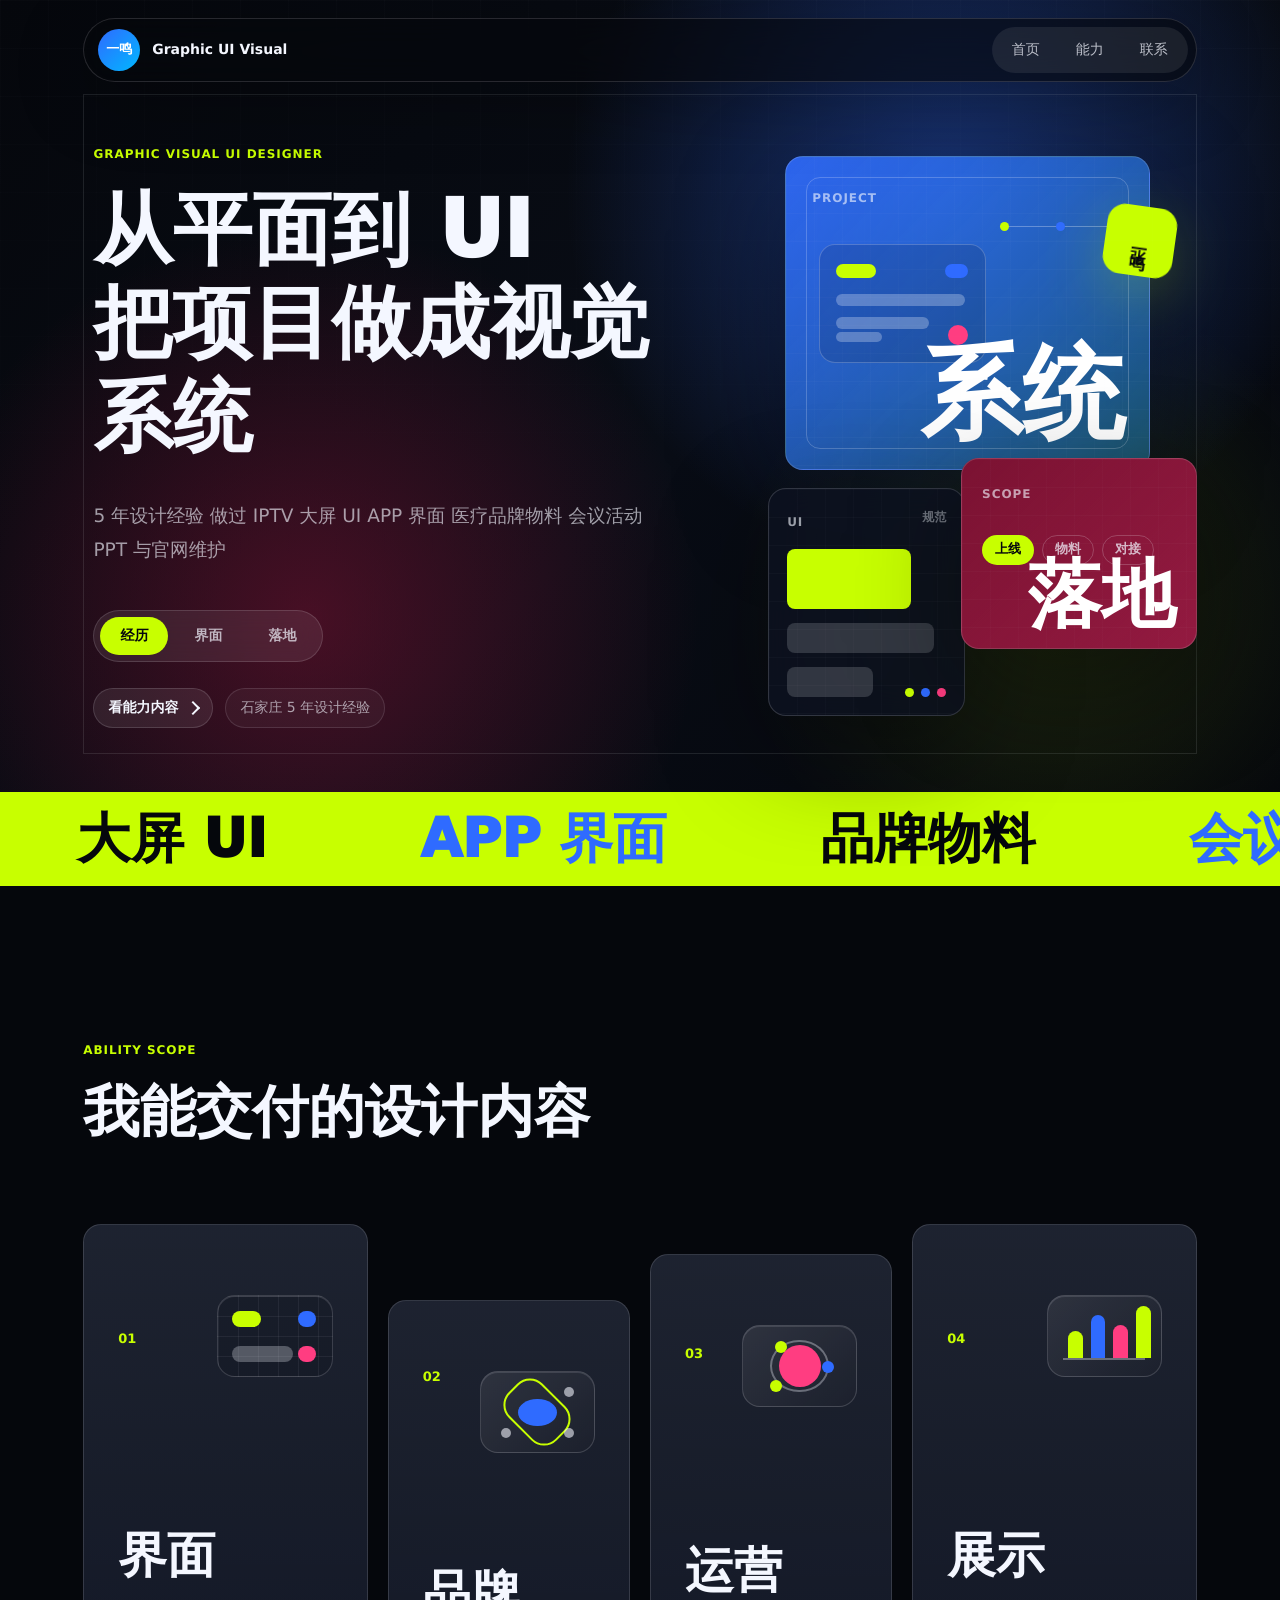
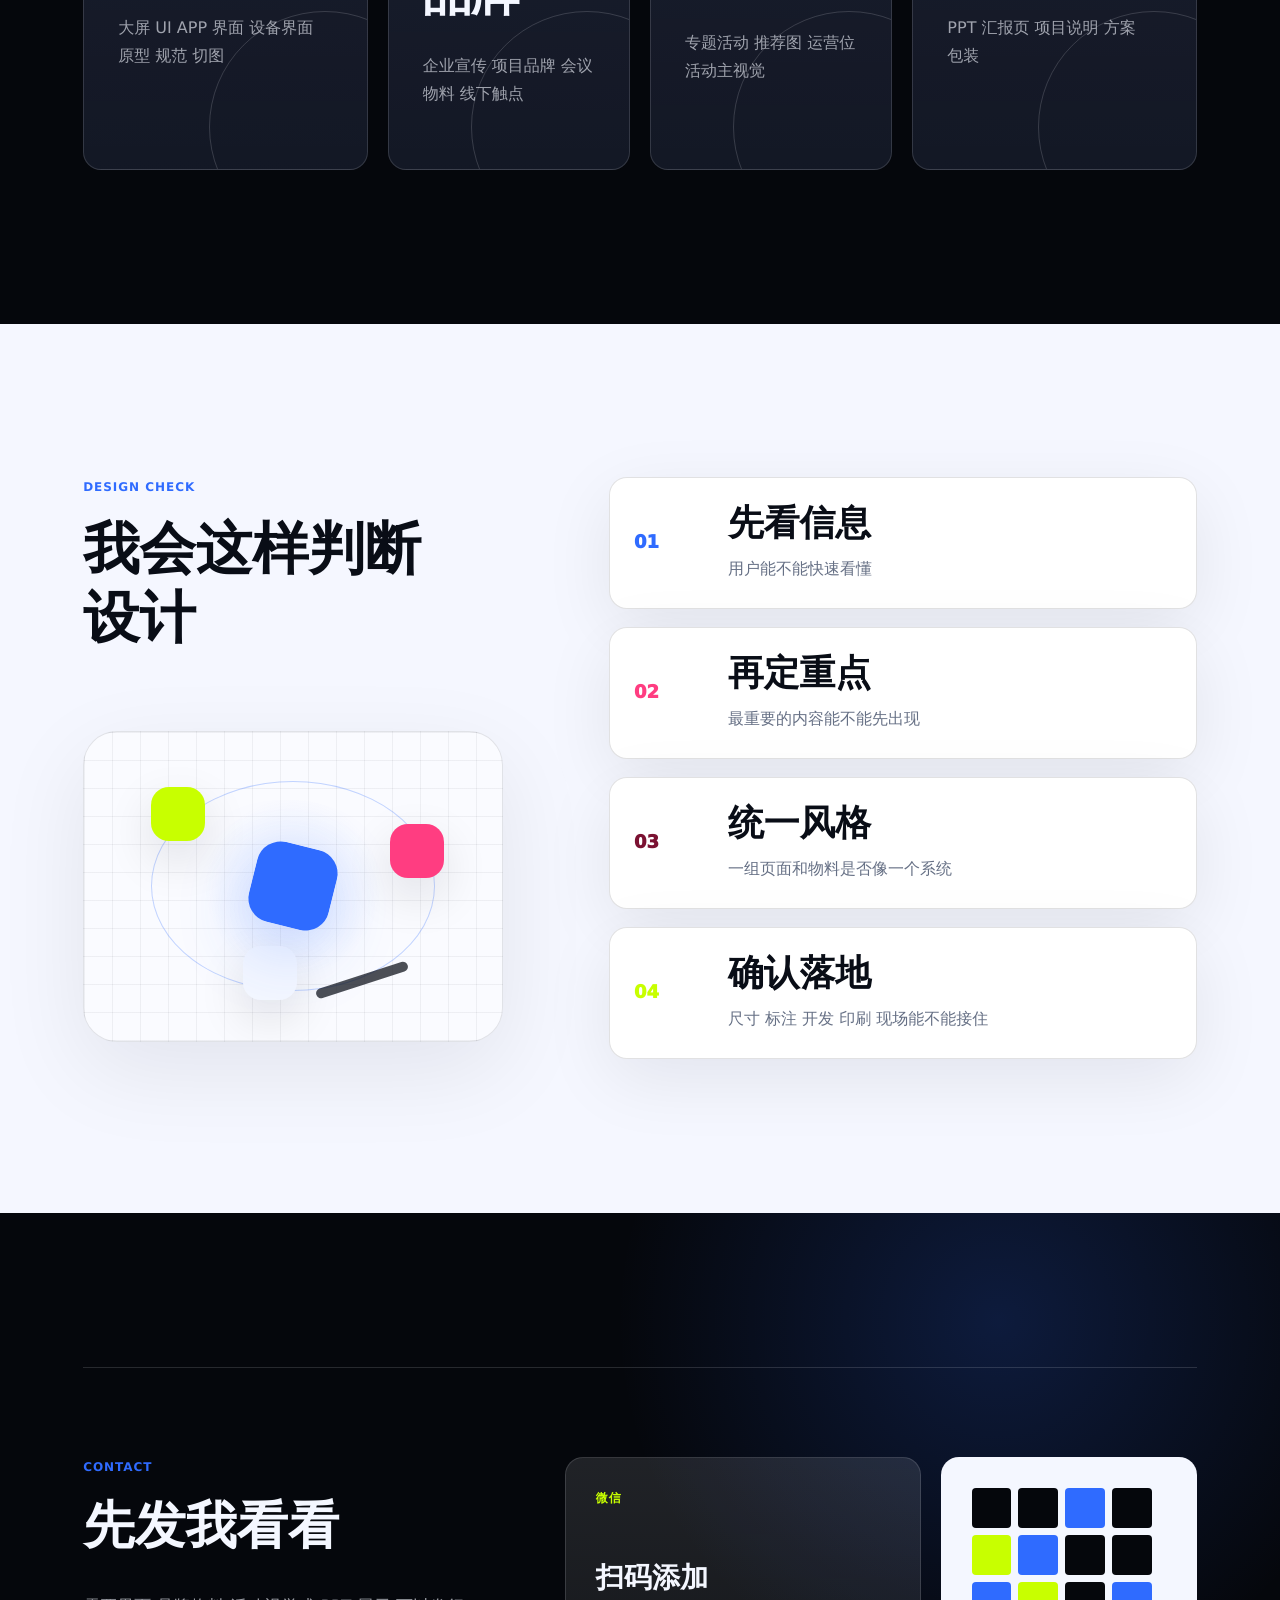
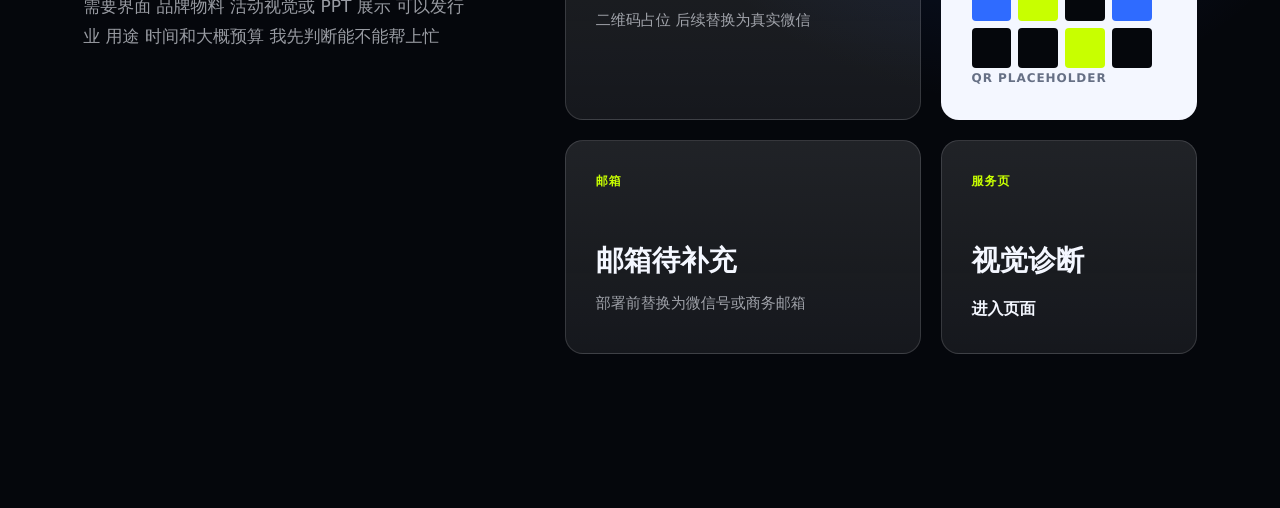
==== commit e936bf7f: "Enhance hero visual panels" ====
--- a/index.html
+++ b/index.html
@@ -55,14 +55,29 @@
           <div class="seal">张一鸣</div>
           <div class="paper paper-main">
             <span data-paper-label>PROJECT</span>
+            <div class="project-frame" aria-hidden="true">
+              <i></i><i></i><i></i><i></i><i></i><i></i>
+            </div>
+            <div class="measure-line" aria-hidden="true">
+              <b></b><b></b><b></b>
+            </div>
             <strong data-paper-main>系统</strong>
           </div>
           <div class="paper paper-ui">
             <span>UI</span>
+            <em>规范</em>
             <i></i><i></i><i></i>
+            <div class="ui-dots" aria-hidden="true">
+              <b></b><b></b><b></b>
+            </div>
           </div>
           <div class="paper paper-brand">
             <span>SCOPE</span>
+            <div class="scope-tags" aria-hidden="true">
+              <b>上线</b>
+              <b>物料</b>
+              <b>对接</b>
+            </div>
             <strong data-paper-sub>落地</strong>
           </div>
         </div>
--- a/styles.css
+++ b/styles.css
@@ -380,7 +380,21 @@
   backdrop-filter: blur(16px);
 }
 
+.paper::after {
+  content: "";
+  position: absolute;
+  inset: 0;
+  pointer-events: none;
+  background:
+    linear-gradient(rgba(244, 247, 255, 0.055) 1px, transparent 1px),
+    linear-gradient(90deg, rgba(244, 247, 255, 0.045) 1px, transparent 1px);
+  background-size: 28px 28px;
+  opacity: 0.48;
+}
+
 .paper span {
+  position: relative;
+  z-index: 2;
   color: rgba(244, 247, 255, 0.62);
   font-size: 12px;
   font-weight: 900;
@@ -406,11 +420,109 @@
 
 .paper-main strong {
   position: absolute;
+  z-index: 3;
   right: 24px;
   bottom: 22px;
   color: white;
   font-size: clamp(62px, 8vw, 110px);
   line-height: 1;
+}
+
+.project-frame {
+  position: absolute;
+  z-index: 2;
+  left: 9%;
+  top: 28%;
+  width: 46%;
+  min-height: 38%;
+  border: 1px solid rgba(244, 247, 255, 0.22);
+  border-radius: 16px;
+  background: rgba(5, 7, 12, 0.12);
+}
+
+.project-frame i {
+  position: absolute;
+  display: block;
+  border-radius: 999px;
+  background: rgba(244, 247, 255, 0.28);
+}
+
+.project-frame i:nth-child(1) {
+  left: 10%;
+  top: 16%;
+  width: 24%;
+  height: 14px;
+  background: var(--acid);
+}
+
+.project-frame i:nth-child(2) {
+  right: 10%;
+  top: 16%;
+  width: 14%;
+  height: 14px;
+  background: var(--blue);
+}
+
+.project-frame i:nth-child(3) {
+  left: 10%;
+  top: 42%;
+  width: 78%;
+  height: 12px;
+}
+
+.project-frame i:nth-child(4) {
+  left: 10%;
+  top: 62%;
+  width: 56%;
+  height: 12px;
+}
+
+.project-frame i:nth-child(5) {
+  right: 10%;
+  bottom: 14%;
+  width: 20px;
+  height: 20px;
+  background: var(--hot);
+}
+
+.project-frame i:nth-child(6) {
+  left: 10%;
+  bottom: 17%;
+  width: 28%;
+  height: 10px;
+}
+
+.measure-line {
+  position: absolute;
+  z-index: 2;
+  top: 22%;
+  right: 9%;
+  width: 32%;
+  height: 1px;
+  background: rgba(244, 247, 255, 0.3);
+}
+
+.measure-line b {
+  position: absolute;
+  top: -4px;
+  width: 9px;
+  height: 9px;
+  border-radius: 50%;
+  background: var(--acid);
+}
+
+.measure-line b:nth-child(1) {
+  left: 0;
+}
+
+.measure-line b:nth-child(2) {
+  left: 48%;
+  background: var(--blue);
+}
+
+.measure-line b:nth-child(3) {
+  right: 0;
+  background: var(--text);
 }
 
 .paper-main strong,
@@ -442,7 +554,20 @@
   background: rgba(13, 18, 32, 0.82);
 }
 
+.paper-ui em {
+  position: absolute;
+  z-index: 2;
+  right: 18px;
+  top: 18px;
+  color: rgba(244, 247, 255, 0.42);
+  font-style: normal;
+  font-size: 12px;
+  font-weight: 900;
+}
+
 .paper-ui i {
+  position: relative;
+  z-index: 2;
   display: block;
   height: 30px;
   margin-top: 14px;
@@ -462,6 +587,34 @@
 
 .paper-ui i:nth-of-type(3) {
   width: 54%;
+}
+
+.ui-dots {
+  position: absolute;
+  z-index: 2;
+  right: 18px;
+  bottom: 18px;
+  display: flex;
+  gap: 7px;
+}
+
+.ui-dots b {
+  width: 9px;
+  height: 9px;
+  border-radius: 50%;
+  background: rgba(244, 247, 255, 0.32);
+}
+
+.ui-dots b:nth-child(1) {
+  background: var(--acid);
+}
+
+.ui-dots b:nth-child(2) {
+  background: var(--blue);
+}
+
+.ui-dots b:nth-child(3) {
+  background: var(--hot);
 }
 
 .paper-brand {
@@ -477,11 +630,39 @@
 
 .paper-brand strong {
   position: absolute;
+  z-index: 3;
   right: 20px;
   bottom: 16px;
   color: white;
   font-size: clamp(44px, 5.8vw, 78px);
   line-height: 1;
+}
+
+.scope-tags {
+  position: relative;
+  z-index: 2;
+  display: flex;
+  flex-wrap: wrap;
+  gap: 8px;
+  margin-top: 28px;
+}
+
+.scope-tags b {
+  min-height: 30px;
+  display: inline-flex;
+  align-items: center;
+  border: 1px solid rgba(244, 247, 255, 0.2);
+  border-radius: 999px;
+  padding: 0 12px;
+  color: rgba(244, 247, 255, 0.72);
+  font-size: 13px;
+  font-weight: 900;
+}
+
+.scope-tags b:first-child {
+  background: var(--acid);
+  color: var(--bg);
+  border-color: transparent;
 }
 
 .hero-bottom {
@@ -1722,12 +1903,32 @@
     font-size: 58px;
   }
 
+  .project-frame {
+    width: 42%;
+    min-height: 34%;
+  }
+
+  .measure-line {
+    display: none;
+  }
+
   .paper-brand strong {
     font-size: 42px;
   }
 
   .paper-brand {
     width: 66%;
+  }
+
+  .scope-tags {
+    gap: 6px;
+    margin-top: 18px;
+  }
+
+  .scope-tags b {
+    min-height: 26px;
+    padding: 0 9px;
+    font-size: 12px;
   }
 
   .paper-ui {
@@ -1869,6 +2070,10 @@
 
   .paper-main {
     min-height: 52%;
+  }
+
+  .project-frame {
+    display: none;
   }
 
   .paper-ui {
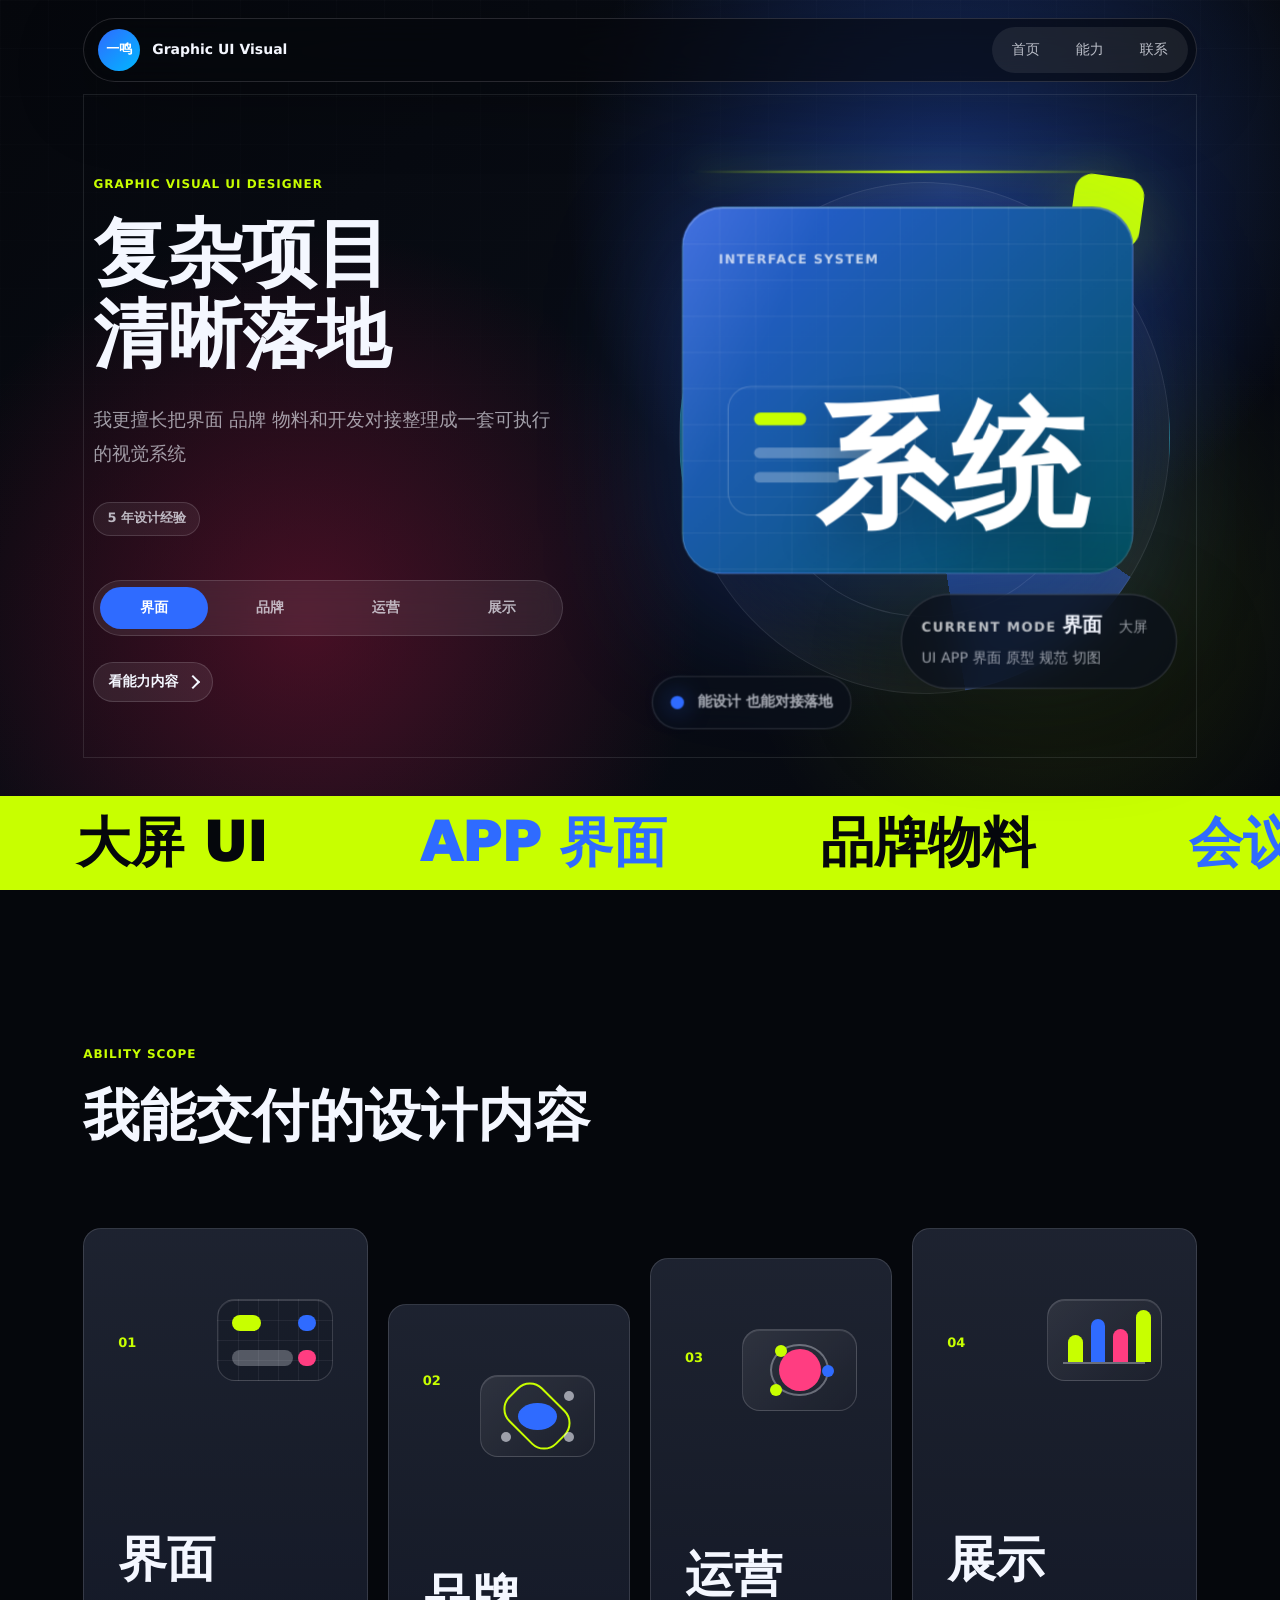
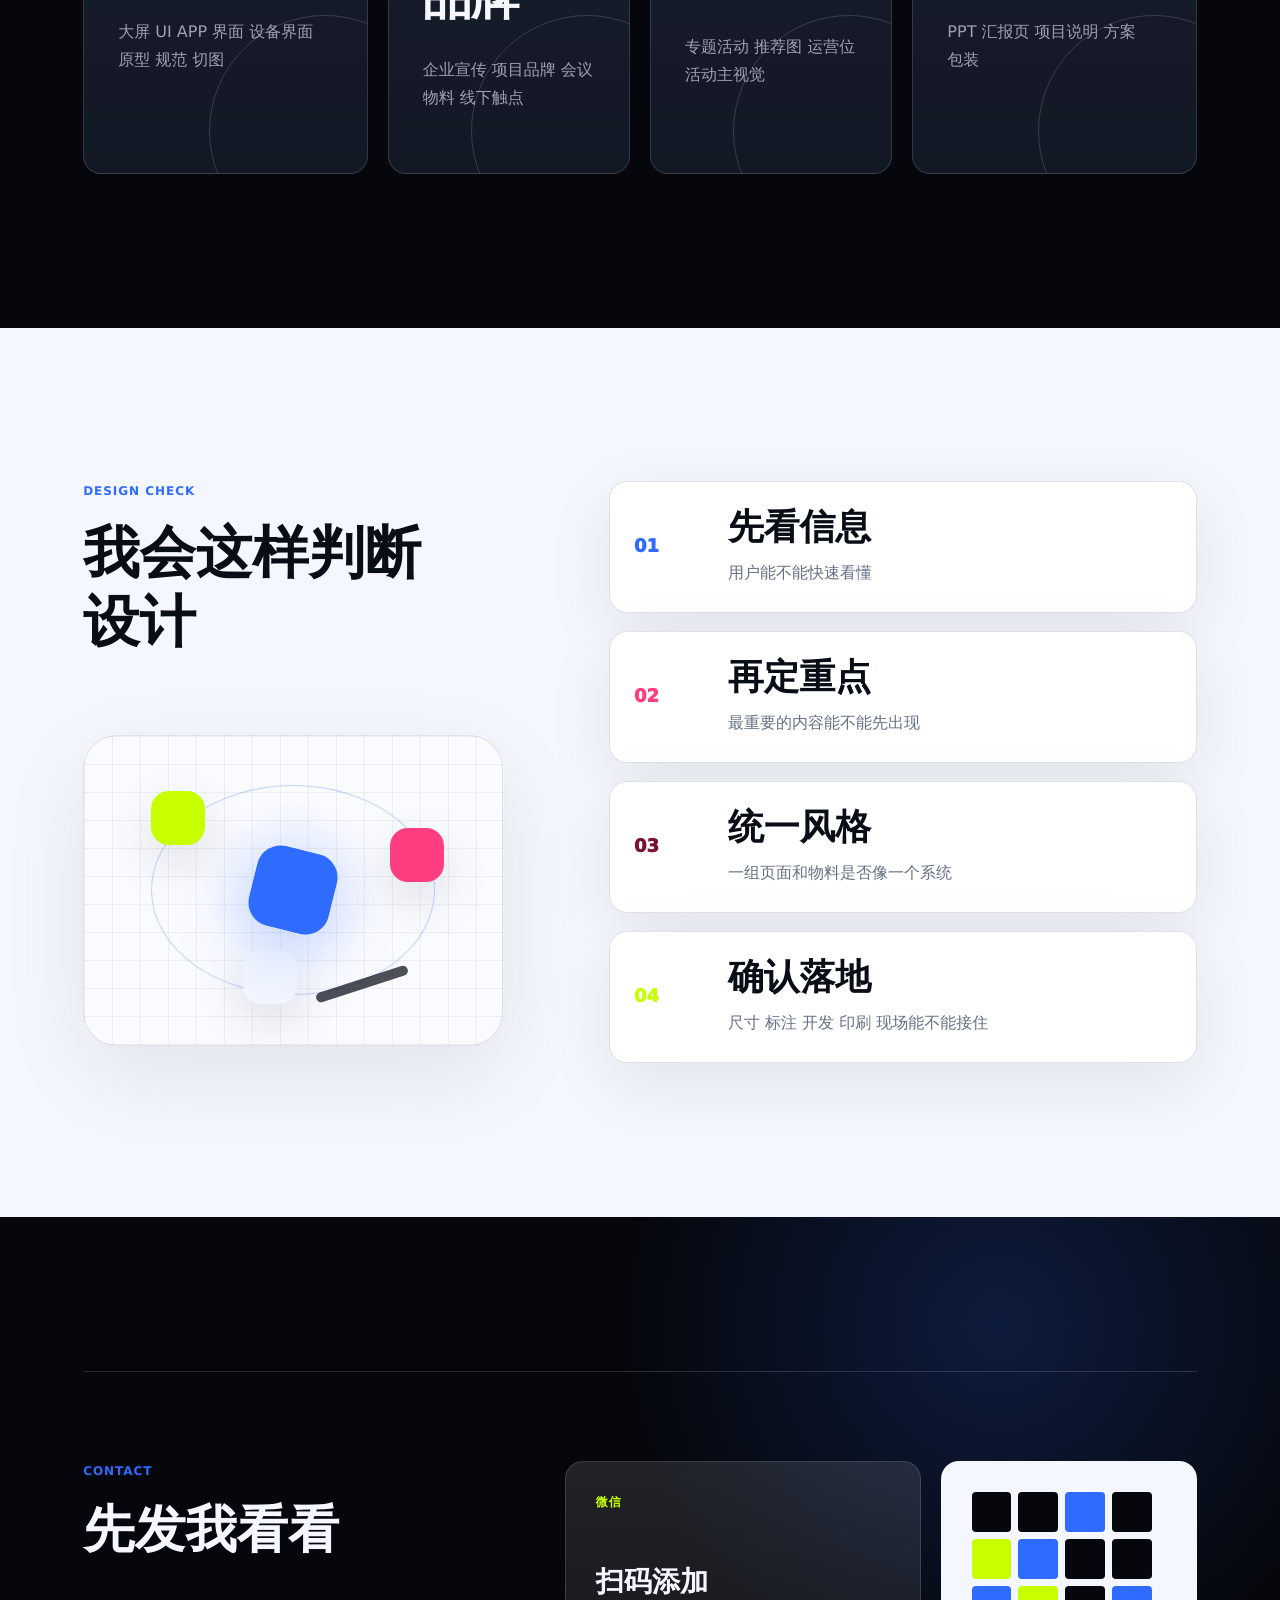
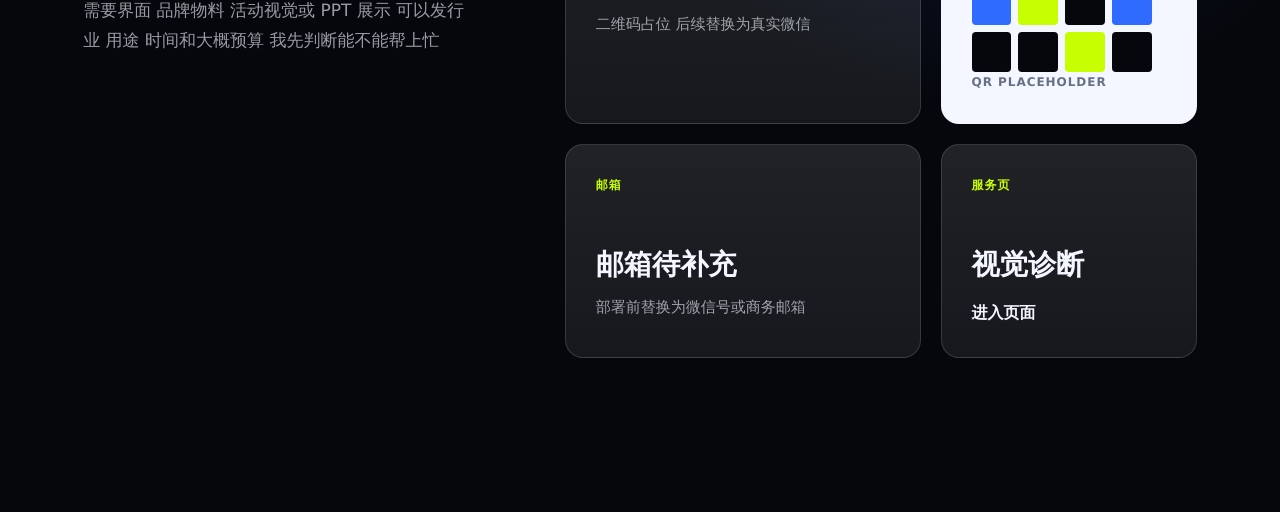
==== commit 3c5a1804: "Refine homepage hero interaction" ====
--- a/index.html
+++ b/index.html
@@ -11,7 +11,7 @@
     <link rel="stylesheet" href="./styles.css" />
     <script src="./scripts.js" defer></script>
   </head>
-  <body data-mode="contrast">
+  <body data-mode="interface">
     <div class="scroll-line" data-progress></div>
     <div class="light" data-light aria-hidden="true"></div>
 
@@ -34,52 +34,44 @@
       <section class="hero">
         <div class="hero-copy reveal">
           <p class="eyebrow">Graphic Visual UI Designer</p>
-          <h1 data-hero-title>从平面到 UI<br />把项目做成视觉系统</h1>
+          <h1 data-hero-title>复杂项目<br />清晰落地</h1>
           <p class="lead" data-hero-lead>
-            5 年设计经验 做过 IPTV 大屏 UI APP 界面 医疗品牌物料 会议活动 PPT 与官网维护
+            我更擅长把界面 品牌 物料和开发对接整理成一套可执行的视觉系统
           </p>
+          <div class="hero-proof" aria-label="经验标签">
+            <span>5 年设计经验</span>
+          </div>
 
           <div class="mode-switch" aria-label="首屏内容切换">
-            <button class="is-active" type="button" data-mode-button="contrast">经历</button>
-            <button type="button" data-mode-button="focus">界面</button>
-            <button type="button" data-mode-button="order">落地</button>
+            <button class="is-active" type="button" data-mode-button="interface">界面</button>
+            <button type="button" data-mode-button="brand">品牌</button>
+            <button type="button" data-mode-button="operation">运营</button>
+            <button type="button" data-mode-button="presentation">展示</button>
           </div>
 
           <div class="hero-bottom reveal">
             <a class="enter" href="#work">看能力内容</a>
-            <span>石家庄 5 年设计经验</span>
           </div>
         </div>
 
         <div class="hero-art reveal" data-tilt aria-label="设计能力视觉装置">
+          <div class="hero-halo" aria-hidden="true"></div>
+          <div class="hero-screen">
+            <span data-paper-label>Interface System</span>
+            <div class="hero-wire" aria-hidden="true"><i></i><i></i><i></i></div>
+            <strong data-paper-main>系统</strong>
+          </div>
+          <div class="hero-scan" aria-hidden="true"></div>
+          <div class="hero-mode-card">
+            <span>Current Mode</span>
+            <strong data-paper-mode>界面</strong>
+            <p data-paper-desc>大屏 UI APP 界面 原型 规范 切图</p>
+          </div>
+          <div class="hero-status">
+            <b aria-hidden="true"></b>
+            <span data-paper-status>能设计 也能对接落地</span>
+          </div>
           <div class="seal">张一鸣</div>
-          <div class="paper paper-main">
-            <span data-paper-label>PROJECT</span>
-            <div class="project-frame" aria-hidden="true">
-              <i></i><i></i><i></i><i></i><i></i><i></i>
-            </div>
-            <div class="measure-line" aria-hidden="true">
-              <b></b><b></b><b></b>
-            </div>
-            <strong data-paper-main>系统</strong>
-          </div>
-          <div class="paper paper-ui">
-            <span>UI</span>
-            <em>规范</em>
-            <i></i><i></i><i></i>
-            <div class="ui-dots" aria-hidden="true">
-              <b></b><b></b><b></b>
-            </div>
-          </div>
-          <div class="paper paper-brand">
-            <span>SCOPE</span>
-            <div class="scope-tags" aria-hidden="true">
-              <b>上线</b>
-              <b>物料</b>
-              <b>对接</b>
-            </div>
-            <strong data-paper-sub>落地</strong>
-          </div>
         </div>
       </section>
 
--- a/styles.css
+++ b/styles.css
@@ -14,8 +14,35 @@
   --acid: #c8ff00;
   --wine: #7b1232;
   --hot: #ff3d81;
+  --tone: #2f6bff;
+  --tone-2: #00b8ff;
+  --tone-ink: #ffffff;
   --page-x: clamp(28px, 6.5vw, 104px);
   --page-x-mobile: 20px;
+}
+
+body[data-mode="interface"] {
+  --tone: #2f6bff;
+  --tone-2: #00e5ff;
+  --tone-ink: #ffffff;
+}
+
+body[data-mode="brand"] {
+  --tone: #c8ff00;
+  --tone-2: #2f6bff;
+  --tone-ink: #05070c;
+}
+
+body[data-mode="operation"] {
+  --tone: #ff3d81;
+  --tone-2: #2f6bff;
+  --tone-ink: #ffffff;
+}
+
+body[data-mode="presentation"] {
+  --tone: #00e5ff;
+  --tone-2: #c8ff00;
+  --tone-ink: #05070c;
 }
 
 body[data-mode="focus"] {
@@ -222,12 +249,12 @@
   z-index: 1;
   min-height: 88svh;
   display: grid;
-  grid-template-columns: minmax(0, 1fr) minmax(340px, 0.72fr);
+  grid-template-columns: minmax(0, 0.88fr) minmax(420px, 1fr);
   gap: clamp(48px, 7vw, 128px);
   align-items: center;
   padding: 118px var(--page-x) 38px;
   background:
-    radial-gradient(circle at 74% 24%, rgba(47, 107, 255, 0.42), transparent 34%),
+    radial-gradient(circle at 74% 24%, color-mix(in srgb, var(--tone) 38%, transparent), transparent 34%),
     radial-gradient(circle at 82% 76%, rgba(200, 255, 0, 0.12), transparent 26%),
     radial-gradient(circle at 24% 78%, rgba(123, 18, 50, 0.55), transparent 34%),
     linear-gradient(135deg, #05070c 0%, #090d16 54%, #05070c 100%);
@@ -274,9 +301,9 @@
 }
 
 h1 {
-  max-width: 980px;
-  font-size: clamp(46px, 6.2vw, 86px);
-  line-height: 1.18;
+  max-width: 660px;
+  font-size: clamp(46px, 5.8vw, 78px);
+  line-height: 1.1;
   font-weight: 950;
   text-align: left;
 }
@@ -297,8 +324,8 @@
 }
 
 .lead {
-  max-width: 560px;
-  margin: 36px 0 0;
+  max-width: 540px;
+  margin: 28px 0 0;
   color: var(--muted);
   font-size: clamp(17px, 1.45vw, 20px);
   line-height: 1.85;
@@ -308,10 +335,32 @@
   padding-left: clamp(0px, 0.8vw, 14px);
 }
 
+.hero-proof {
+  display: flex;
+  flex-wrap: wrap;
+  gap: 10px;
+  margin-top: 30px;
+}
+
+.hero-proof span {
+  min-height: 34px;
+  display: inline-flex;
+  align-items: center;
+  border: 1px solid var(--line);
+  border-radius: 999px;
+  padding: 0 13px;
+  background: rgba(244, 247, 255, 0.06);
+  color: rgba(244, 247, 255, 0.72);
+  font-size: 13px;
+  font-weight: 850;
+}
+
 .mode-switch {
-  display: inline-flex;
-  gap: 6px;
-  margin-top: 42px;
+  width: min(520px, 100%);
+  display: grid;
+  grid-template-columns: repeat(4, minmax(0, 1fr));
+  gap: 8px;
+  margin-top: 44px;
   padding: 6px;
   border: 1px solid var(--line);
   border-radius: 999px;
@@ -320,8 +369,8 @@
 }
 
 .mode-switch button {
-  min-width: 68px;
-  min-height: 38px;
+  min-width: 0;
+  min-height: 42px;
   border: 0;
   border-radius: 999px;
   background: transparent;
@@ -341,20 +390,23 @@
 }
 
 .mode-switch button.is-active {
-  background: var(--acid);
-  color: var(--bg);
+  background: var(--tone);
+  color: var(--tone-ink);
 }
 
 .hero-art {
-  min-height: min(56vw, 560px);
+  position: relative;
+  min-height: min(68vw, 640px);
   min-width: 0;
-  perspective: 1200px;
+  perspective: 1500px;
+  transform-style: preserve-3d;
+  transition: transform 180ms ease;
 }
 
 .seal {
   position: absolute;
   top: 9%;
-  right: 5%;
+  right: 10%;
   z-index: 5;
   display: grid;
   width: 70px;
@@ -370,6 +422,200 @@
   box-shadow: 0 18px 60px rgba(200, 255, 0, 0.22);
 }
 
+.hero-halo {
+  position: absolute;
+  inset: 10% 5%;
+  border: 1px solid rgba(244, 247, 255, 0.12);
+  border-radius: 50%;
+  background:
+    radial-gradient(circle, rgba(244, 247, 255, 0.12), transparent 34%),
+    conic-gradient(from 70deg, transparent 0 15%, color-mix(in srgb, var(--tone) 42%, transparent) 15% 28%, transparent 28% 52%, color-mix(in srgb, var(--tone-2) 34%, transparent) 52% 64%, transparent 64% 100%);
+  box-shadow: inset 0 0 88px rgba(244, 247, 255, 0.08);
+  animation: hero-turn 24s linear infinite;
+}
+
+.hero-halo::before,
+.hero-halo::after {
+  content: "";
+  position: absolute;
+  inset: 15%;
+  border: 1px solid rgba(244, 247, 255, 0.12);
+  border-radius: 50%;
+}
+
+.hero-halo::after {
+  inset: 34%;
+  border-color: color-mix(in srgb, var(--tone) 44%, transparent);
+}
+
+.hero-screen {
+  position: absolute;
+  left: 8%;
+  top: 16%;
+  width: 78%;
+  min-height: 54%;
+  overflow: hidden;
+  border: 1px solid rgba(244, 247, 255, 0.2);
+  border-radius: clamp(28px, 3vw, 40px);
+  padding: clamp(22px, 3vw, 34px);
+  background:
+    linear-gradient(rgba(255, 255, 255, 0.075) 1px, transparent 1px),
+    linear-gradient(90deg, rgba(255, 255, 255, 0.055) 1px, transparent 1px),
+    linear-gradient(135deg, color-mix(in srgb, var(--tone) 84%, #141a26), color-mix(in srgb, var(--tone-2) 30%, #07101c));
+  background-size:
+    34px 34px,
+    34px 34px,
+    auto;
+  box-shadow:
+    0 36px 130px color-mix(in srgb, var(--tone) 25%, transparent),
+    inset 0 1px 0 rgba(255, 255, 255, 0.28);
+  transform: translateZ(88px);
+}
+
+.hero-screen::before {
+  content: "";
+  position: absolute;
+  inset: -45% -30%;
+  background: linear-gradient(115deg, transparent 35%, rgba(255, 255, 255, 0.28) 48%, transparent 62%);
+  opacity: 0.42;
+  transform: translateX(-40%);
+  animation: hero-gloss 5.5s ease-in-out infinite;
+}
+
+.hero-screen span,
+.hero-mode-card span {
+  position: relative;
+  z-index: 2;
+  color: rgba(255, 255, 255, 0.72);
+  font-size: 12px;
+  font-weight: 900;
+  letter-spacing: 0.1em;
+  text-transform: uppercase;
+}
+
+.hero-screen strong {
+  position: absolute;
+  right: clamp(22px, 4vw, 42px);
+  bottom: clamp(20px, 4vw, 38px);
+  z-index: 2;
+  color: #fff;
+  font-size: clamp(68px, 10vw, 128px);
+  line-height: 0.95;
+  letter-spacing: 0;
+  text-shadow: 0 18px 40px rgba(0, 0, 0, 0.25);
+}
+
+.hero-wire {
+  position: absolute;
+  left: clamp(22px, 4vw, 42px);
+  bottom: clamp(26px, 5vw, 54px);
+  z-index: 2;
+  width: min(220px, 42%);
+  aspect-ratio: 1.45;
+  border: 1px solid rgba(255, 255, 255, 0.2);
+  border-radius: 22px;
+}
+
+.hero-wire i {
+  position: absolute;
+  display: block;
+  border-radius: 999px;
+  background: rgba(255, 255, 255, 0.28);
+}
+
+.hero-wire i:nth-child(1) {
+  left: 14%;
+  top: 20%;
+  width: 28%;
+  height: 12px;
+  background: var(--acid);
+}
+
+.hero-wire i:nth-child(2) {
+  left: 14%;
+  top: 48%;
+  width: 68%;
+  height: 10px;
+}
+
+.hero-wire i:nth-child(3) {
+  left: 14%;
+  top: 67%;
+  width: 46%;
+  height: 10px;
+}
+
+.hero-scan {
+  position: absolute;
+  left: 12%;
+  top: 13%;
+  z-index: 4;
+  width: 70%;
+  height: 2px;
+  background: linear-gradient(90deg, transparent, var(--acid), transparent);
+  box-shadow: 0 0 30px rgba(200, 255, 0, 0.66);
+  transform: translateZ(170px);
+  animation: hero-scan 4.2s ease-in-out infinite;
+}
+
+.hero-mode-card {
+  position: absolute;
+  right: 8%;
+  top: 72%;
+  z-index: 5;
+  width: min(320px, 46%);
+  border: 1px solid rgba(244, 247, 255, 0.16);
+  border-radius: 999px;
+  padding: 14px 18px;
+  background: rgba(10, 15, 26, 0.76);
+  box-shadow: 0 28px 90px rgba(0, 0, 0, 0.32);
+  backdrop-filter: blur(20px);
+  transform: translateZ(142px);
+}
+
+.hero-mode-card strong {
+  display: inline-block;
+  margin: 0 10px 0 0;
+  color: var(--text);
+  font-size: 18px;
+  line-height: 1;
+}
+
+.hero-mode-card p {
+  display: inline;
+  margin: 0;
+  color: var(--muted);
+  font-size: 13px;
+  line-height: 1.4;
+}
+
+.hero-status {
+  position: absolute;
+  left: 5%;
+  bottom: 9%;
+  z-index: 5;
+  display: flex;
+  align-items: center;
+  gap: 12px;
+  border: 1px solid rgba(244, 247, 255, 0.16);
+  border-radius: 999px;
+  padding: 12px 16px;
+  background: rgba(10, 15, 26, 0.74);
+  color: rgba(244, 247, 255, 0.7);
+  font-size: 13px;
+  font-weight: 850;
+  backdrop-filter: blur(18px);
+  transform: translateZ(150px);
+}
+
+.hero-status b {
+  width: 12px;
+  height: 12px;
+  border-radius: 50%;
+  background: var(--tone);
+  box-shadow: 0 0 22px color-mix(in srgb, var(--tone) 70%, transparent);
+}
+
 .paper {
   position: absolute;
   overflow: hidden;
@@ -527,6 +773,10 @@
 
 .paper-main strong,
 .paper-brand strong,
+.hero-screen strong,
+.hero-mode-card strong,
+.hero-mode-card p,
+.hero-status span,
 [data-hero-title],
 [data-hero-lead],
 [data-paper-label] {
@@ -538,8 +788,10 @@
 
 .is-switching [data-hero-title],
 .is-switching [data-hero-lead],
-.is-switching .paper-main strong,
-.is-switching .paper-brand strong,
+.is-switching .hero-screen strong,
+.is-switching .hero-mode-card strong,
+.is-switching .hero-mode-card p,
+.is-switching .hero-status span,
 .is-switching [data-paper-label] {
   opacity: 0;
   transform: translateY(8px);
@@ -1718,6 +1970,35 @@
   }
 }
 
+@keyframes hero-turn {
+  to {
+    transform: rotate(360deg);
+  }
+}
+
+@keyframes hero-gloss {
+  0%,
+  42% {
+    transform: translateX(-55%);
+  }
+  72%,
+  100% {
+    transform: translateX(55%);
+  }
+}
+
+@keyframes hero-scan {
+  0%,
+  100% {
+    transform: translateZ(170px) translateY(0);
+    opacity: 0.24;
+  }
+  50% {
+    transform: translateZ(170px) translateY(330px);
+    opacity: 0.95;
+  }
+}
+
 @media (max-width: 1080px) {
   .hero {
     min-height: auto;
@@ -1726,7 +2007,7 @@
   }
 
   .hero-art {
-    min-height: 440px;
+    min-height: 540px;
   }
 
   .hero-bottom {
@@ -1886,53 +2167,54 @@
   }
 
   .hero-art {
-    min-height: 280px;
+    min-height: 430px;
   }
 
   .seal {
-    width: 62px;
-    height: 62px;
-    border-radius: 14px;
-  }
-
-  .paper-main {
-    inset: 0 0 auto 0;
-  }
-
-  .paper-main strong {
-    font-size: 58px;
-  }
-
-  .project-frame {
-    width: 42%;
-    min-height: 34%;
-  }
-
-  .measure-line {
-    display: none;
-  }
-
-  .paper-brand strong {
-    font-size: 42px;
-  }
-
-  .paper-brand {
-    width: 66%;
-  }
-
-  .scope-tags {
-    gap: 6px;
-    margin-top: 18px;
-  }
-
-  .scope-tags b {
-    min-height: 26px;
-    padding: 0 9px;
-    font-size: 12px;
-  }
-
-  .paper-ui {
-    width: 58%;
+    top: 5%;
+    right: 6%;
+    width: 58px;
+    height: 58px;
+    border-radius: 18px;
+    font-size: 13px;
+  }
+
+  .hero-screen {
+    left: 2%;
+    top: 13%;
+    width: 88%;
+    min-height: 56%;
+    border-radius: 26px;
+  }
+
+  .hero-screen strong {
+    font-size: 62px;
+  }
+
+  .hero-wire {
+    width: min(180px, 42%);
+  }
+
+  .hero-mode-card {
+    right: 2%;
+    top: 75%;
+    width: 86%;
+    padding: 13px 15px;
+    border-radius: 999px;
+  }
+
+  .hero-mode-card p {
+    display: inline;
+  }
+
+  .hero-status {
+    left: 0;
+    bottom: 6%;
+    max-width: 92%;
+  }
+
+  .hero-scan {
+    width: 76%;
   }
 
   .hero-bottom {
@@ -2037,11 +2319,12 @@
 
   .mode-switch {
     width: 100%;
+    grid-template-columns: repeat(2, minmax(0, 1fr));
+    border-radius: 24px;
   }
 
   .mode-switch button {
-    flex: 1;
-    min-width: 0;
+    min-height: 40px;
   }
 }
 
@@ -2065,23 +2348,19 @@
   }
 
   .hero-art {
-    min-height: 238px;
-  }
-
-  .paper-main {
+    min-height: 390px;
+  }
+
+  .hero-screen {
     min-height: 52%;
   }
 
-  .project-frame {
+  .hero-wire {
     display: none;
   }
 
-  .paper-ui {
-    min-height: 30%;
-  }
-
-  .paper-brand {
-    min-height: 30%;
+  .hero-mode-card {
+    width: 92%;
   }
 
   .ticker span {
@@ -2110,11 +2389,19 @@
 
 @media (max-width: 360px) {
   .hero-art {
-    display: none;
+    min-height: 340px;
   }
 
   .hero {
-    padding-bottom: 58px;
+    padding-bottom: 44px;
+  }
+
+  .hero-screen strong {
+    font-size: 52px;
+  }
+
+  .hero-mode-card {
+    top: 72%;
   }
 
   .work-card {
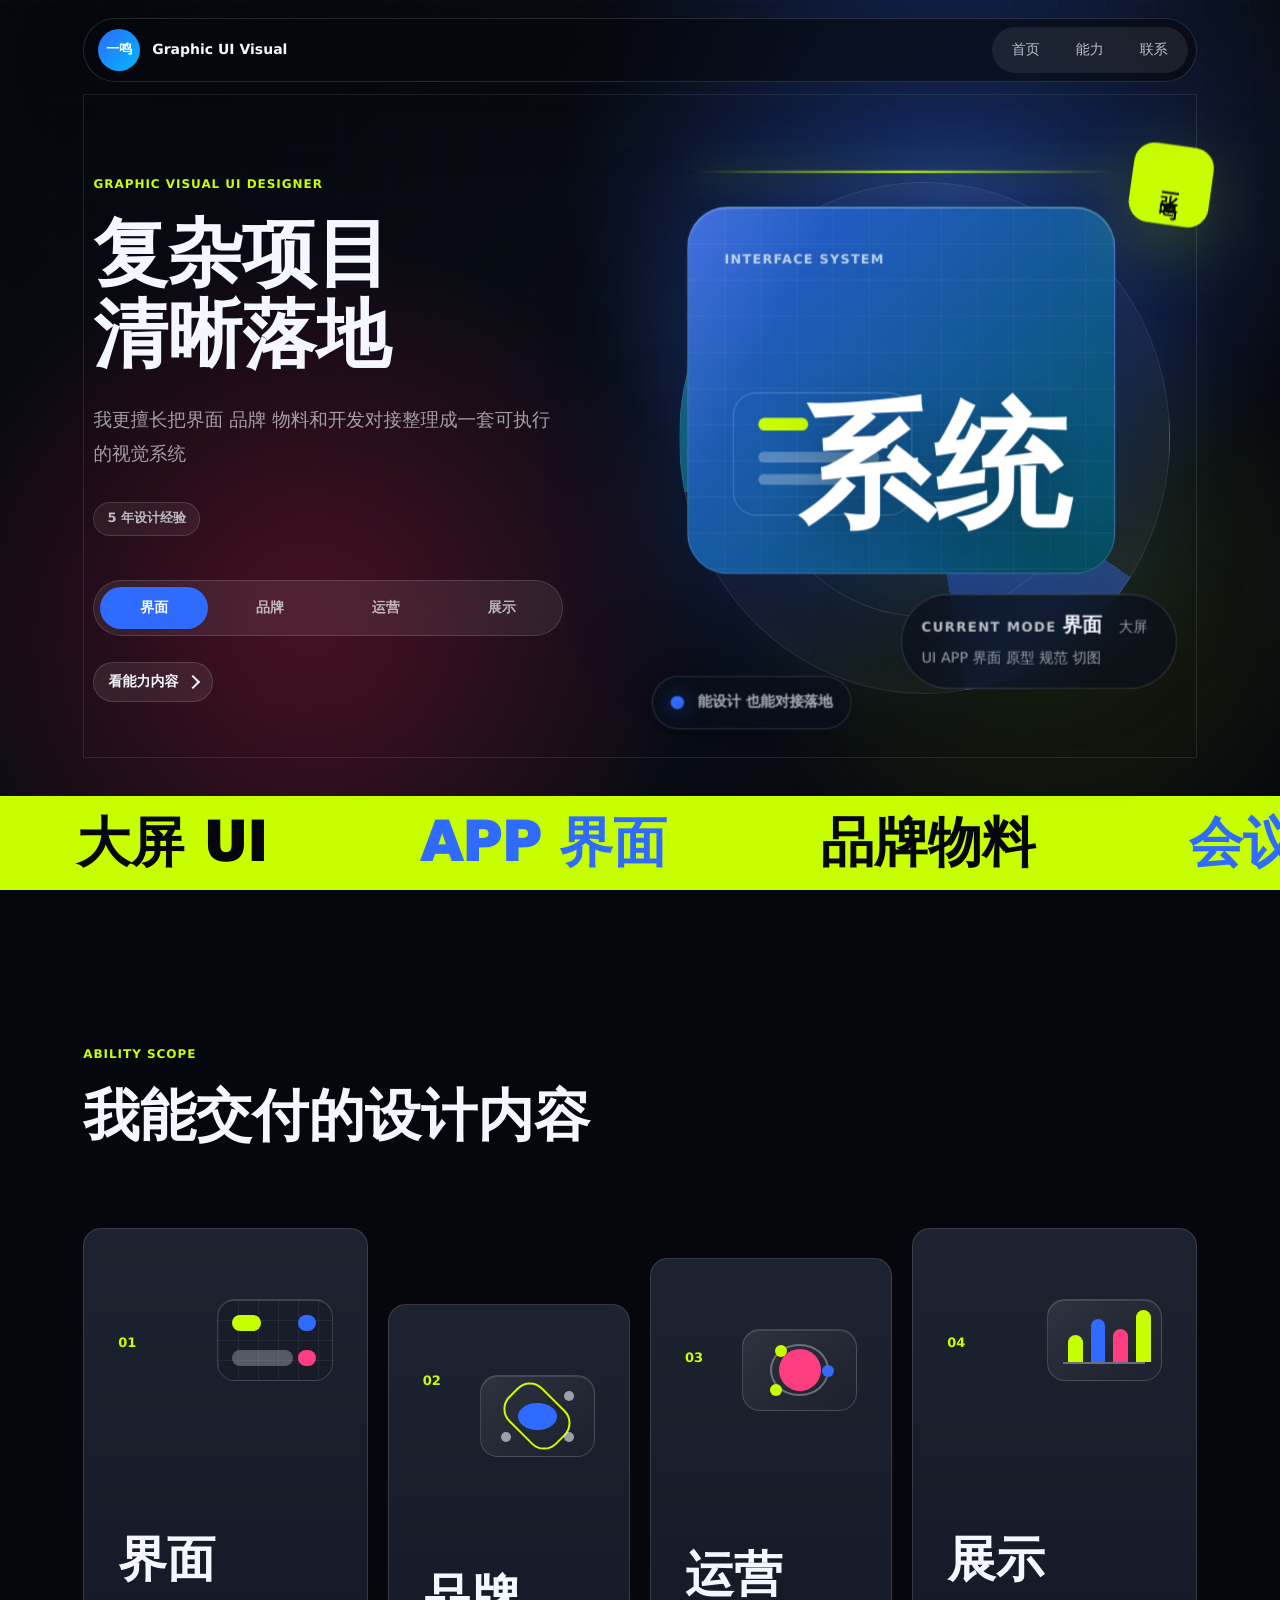
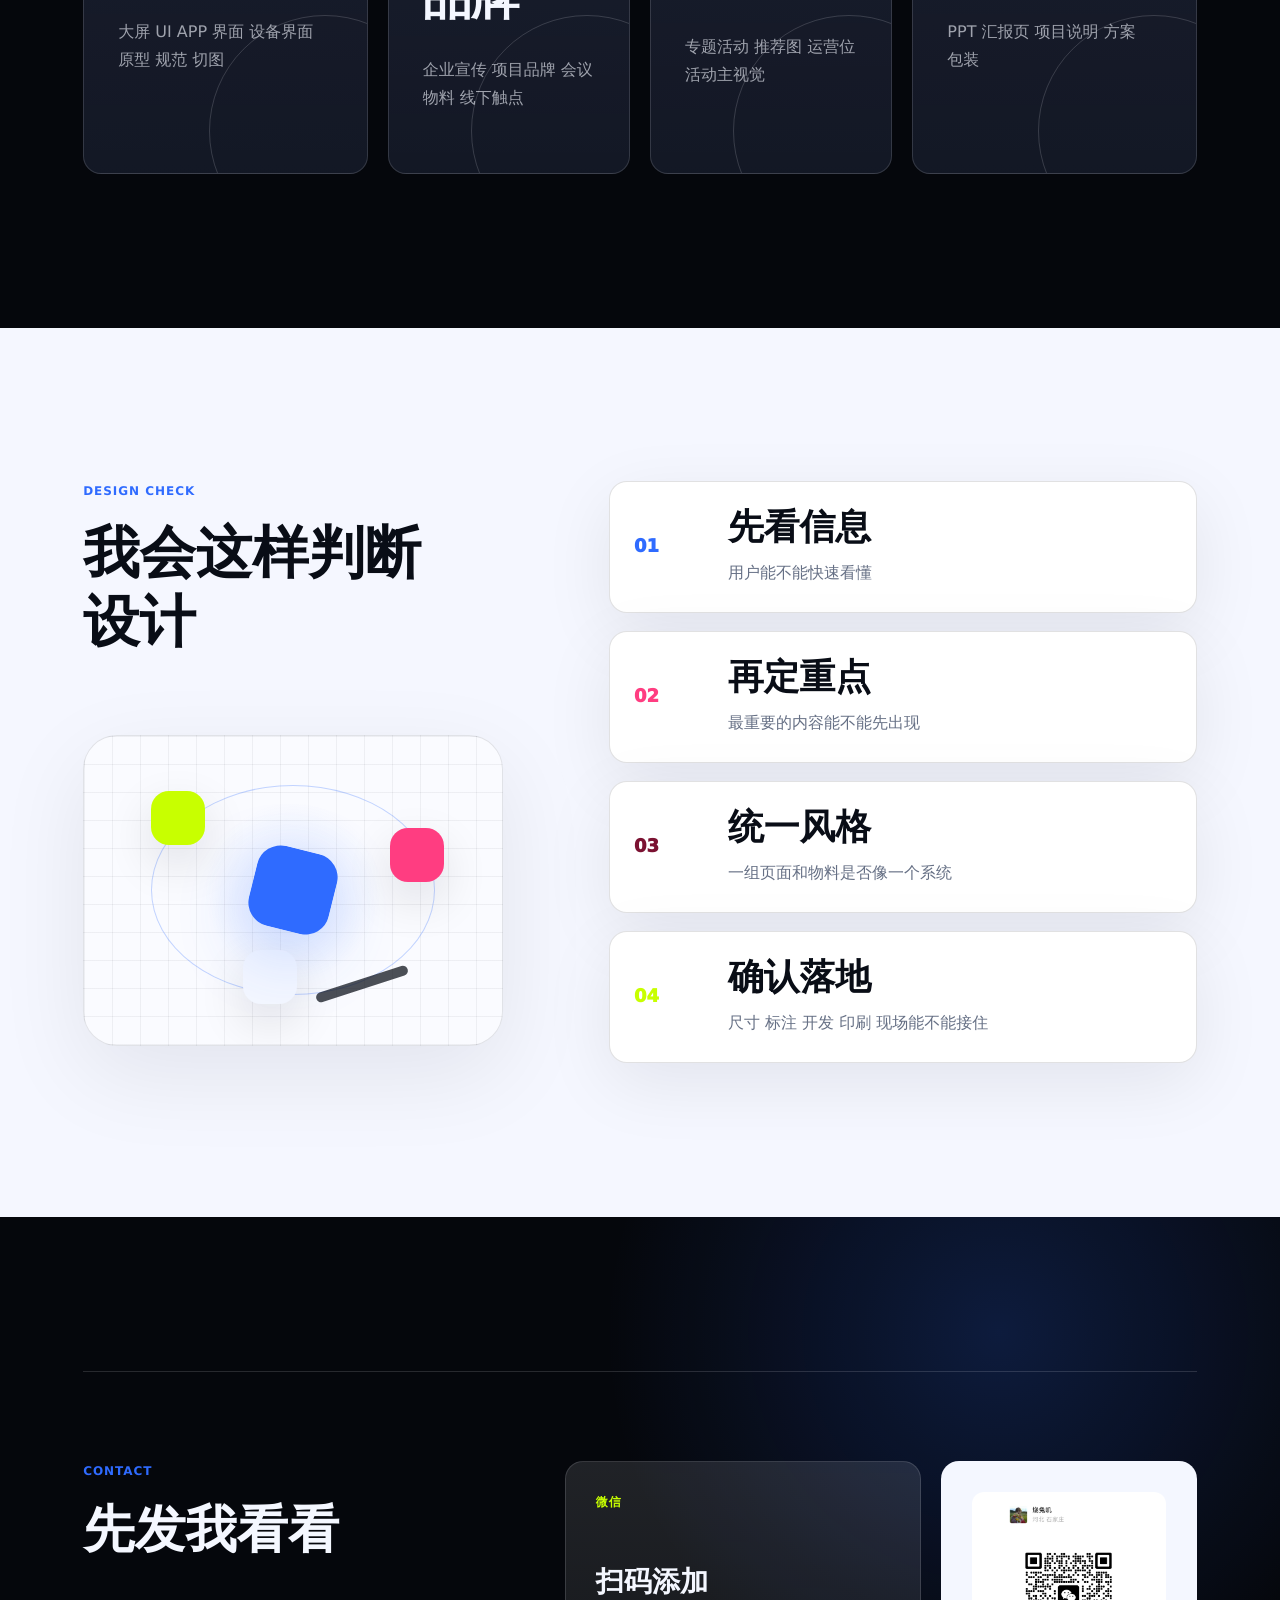
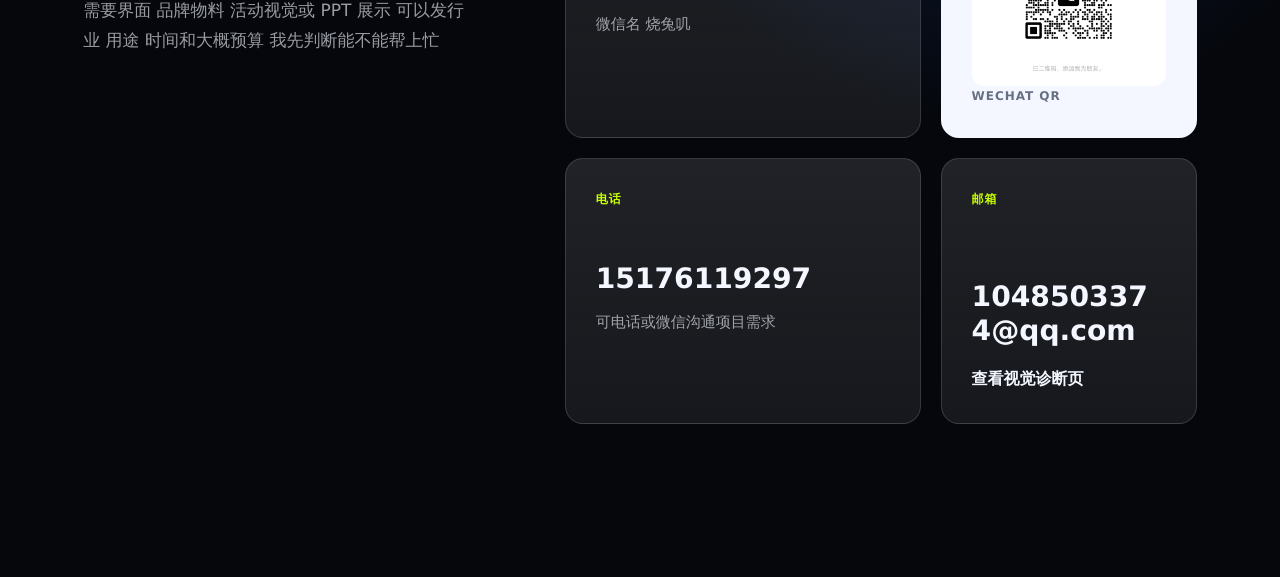
==== commit 2c845e2f: "Finalize mobile contact polish" ====
--- a/index.html
+++ b/index.html
@@ -189,26 +189,21 @@
             <article class="contact-method">
               <span>微信</span>
               <strong>扫码添加</strong>
-              <p>二维码占位 后续替换为真实微信</p>
+              <p>微信名 烧兔叽</p>
             </article>
             <article class="qr-card" aria-label="微信二维码占位">
-              <div class="qr-placeholder">
-                <i></i><i></i><i></i><i></i>
-                <i></i><i></i><i></i><i></i>
-                <i></i><i></i><i></i><i></i>
-                <i></i><i></i><i></i><i></i>
-              </div>
-              <span>QR PLACEHOLDER</span>
+              <img src="./assets/wechat-qr.png" alt="张一鸣微信二维码" />
+              <span>WECHAT QR</span>
             </article>
             <article class="contact-method">
+              <span>电话</span>
+              <strong><a href="tel:15176119297">15176119297</a></strong>
+              <p>可电话或微信沟通项目需求</p>
+            </article>
+            <article class="contact-method link-card">
               <span>邮箱</span>
-              <strong>邮箱待补充</strong>
-              <p>部署前替换为微信号或商务邮箱</p>
-            </article>
-            <article class="contact-method link-card">
-              <span>服务页</span>
-              <strong>视觉诊断</strong>
-              <a href="./visual-rescue/">进入页面</a>
+              <strong><a href="mailto:1048503374@qq.com">1048503374@qq.com</a></strong>
+              <a href="./visual-rescue/">查看视觉诊断页</a>
             </article>
           </div>
         </div>
--- a/styles.css
+++ b/styles.css
@@ -64,6 +64,8 @@
 }
 
 html {
+  max-width: 100%;
+  overflow-x: hidden;
   scroll-behavior: smooth;
 }
 
@@ -405,9 +407,9 @@
 
 .seal {
   position: absolute;
-  top: 9%;
-  right: 10%;
-  z-index: 5;
+  top: 10%;
+  right: 4%;
+  z-index: 9;
   display: grid;
   width: 70px;
   height: 70px;
@@ -418,7 +420,7 @@
   font-weight: 950;
   writing-mode: vertical-rl;
   letter-spacing: 0.18em;
-  transform: rotate(8deg);
+  transform: translateZ(190px) rotate(8deg);
   box-shadow: 0 18px 60px rgba(200, 255, 0, 0.22);
 }
 
@@ -450,9 +452,10 @@
 
 .hero-screen {
   position: absolute;
-  left: 8%;
+  z-index: 3;
+  left: 9%;
   top: 16%;
-  width: 78%;
+  width: 74%;
   min-height: 54%;
   overflow: hidden;
   border: 1px solid rgba(244, 247, 255, 0.2);
@@ -549,7 +552,7 @@
   position: absolute;
   left: 12%;
   top: 13%;
-  z-index: 4;
+  z-index: 6;
   width: 70%;
   height: 2px;
   background: linear-gradient(90deg, transparent, var(--acid), transparent);
@@ -562,7 +565,7 @@
   position: absolute;
   right: 8%;
   top: 72%;
-  z-index: 5;
+  z-index: 7;
   width: min(320px, 46%);
   border: 1px solid rgba(244, 247, 255, 0.16);
   border-radius: 999px;
@@ -593,7 +596,7 @@
   position: absolute;
   left: 5%;
   bottom: 9%;
-  z-index: 5;
+  z-index: 7;
   display: flex;
   align-items: center;
   gap: 12px;
@@ -1845,6 +1848,11 @@
   margin-top: 52px;
   font-size: clamp(22px, 2.2vw, 30px);
   line-height: 1.18;
+  overflow-wrap: anywhere;
+}
+
+.contact-method strong a {
+  color: inherit;
 }
 
 .contact-method p {
@@ -1859,6 +1867,7 @@
   margin-top: 18px;
   color: var(--text);
   font-weight: 850;
+  overflow-wrap: anywhere;
 }
 
 .qr-card {
@@ -1870,6 +1879,15 @@
 
 .qr-card span {
   color: var(--ink-muted);
+}
+
+.qr-card img {
+  width: min(220px, 100%);
+  aspect-ratio: 1;
+  display: block;
+  object-fit: contain;
+  border-radius: 12px;
+  background: white;
 }
 
 .qr-placeholder {
@@ -2172,7 +2190,7 @@
 
   .seal {
     top: 5%;
-    right: 6%;
+    right: 5%;
     width: 58px;
     height: 58px;
     border-radius: 18px;
@@ -2180,9 +2198,9 @@
   }
 
   .hero-screen {
-    left: 2%;
+    left: 3%;
     top: 13%;
-    width: 88%;
+    width: 84%;
     min-height: 56%;
     border-radius: 26px;
   }
@@ -2196,7 +2214,7 @@
   }
 
   .hero-mode-card {
-    right: 2%;
+    right: 3%;
     top: 75%;
     width: 86%;
     padding: 13px 15px;
@@ -2208,9 +2226,7 @@
   }
 
   .hero-status {
-    left: 0;
-    bottom: 6%;
-    max-width: 92%;
+    display: none;
   }
 
   .hero-scan {
@@ -2310,6 +2326,15 @@
 
   .contact-method strong {
     margin-top: 34px;
+    font-size: clamp(22px, 7vw, 30px);
+  }
+
+  .qr-card {
+    justify-items: start;
+  }
+
+  .qr-card img {
+    width: min(260px, 100%);
   }
 
   .actions,
@@ -2355,6 +2380,10 @@
     min-height: 52%;
   }
 
+  .seal {
+    right: 5%;
+  }
+
   .hero-wire {
     display: none;
   }
@@ -2373,6 +2402,16 @@
     min-height: 270px;
   }
 
+  .contact-method,
+  .qr-card {
+    min-height: 168px;
+    padding: 22px;
+  }
+
+  .contact-method strong {
+    margin-top: 26px;
+  }
+
   .card-icon {
     width: 116px;
     height: 78px;
@@ -2402,6 +2441,15 @@
 
   .hero-mode-card {
     top: 72%;
+  }
+
+  .hero-status {
+    font-size: 12px;
+    padding: 10px 12px;
+  }
+
+  .contact-method strong {
+    font-size: 22px;
   }
 
   .work-card {
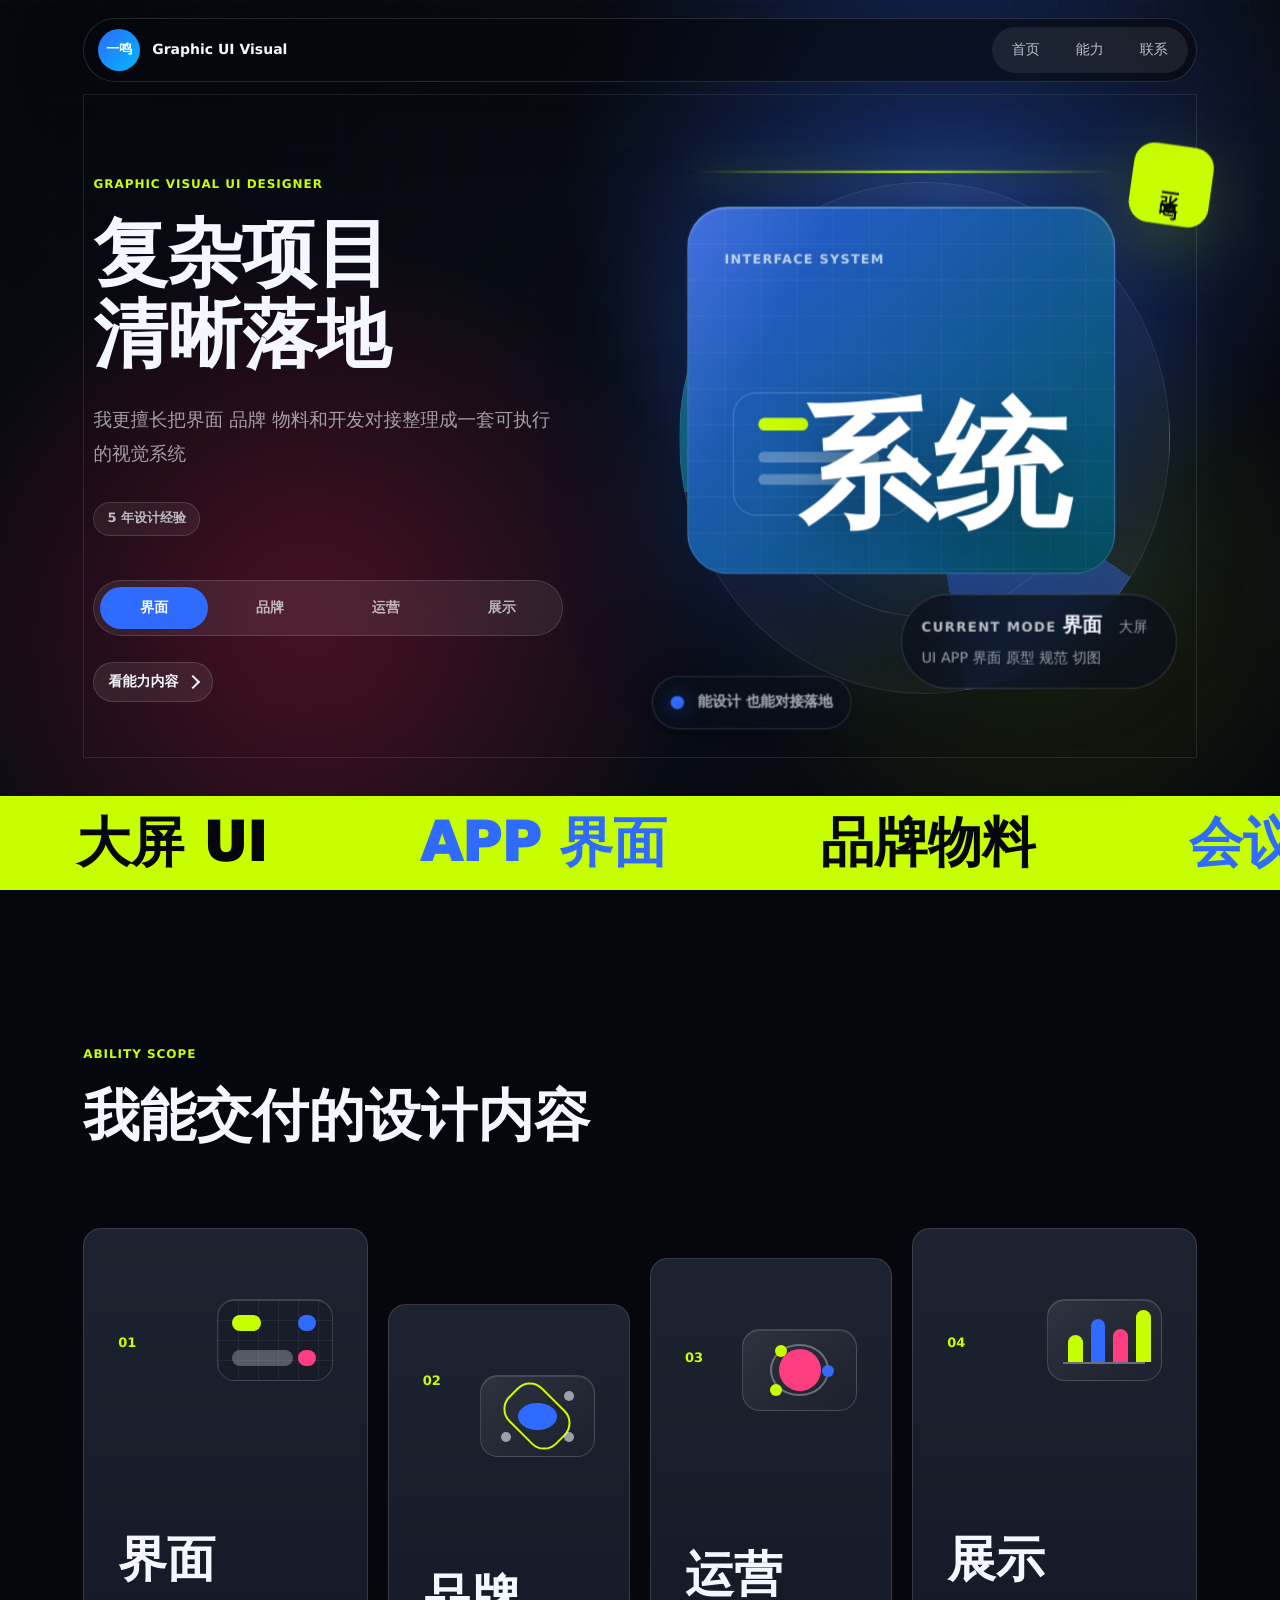
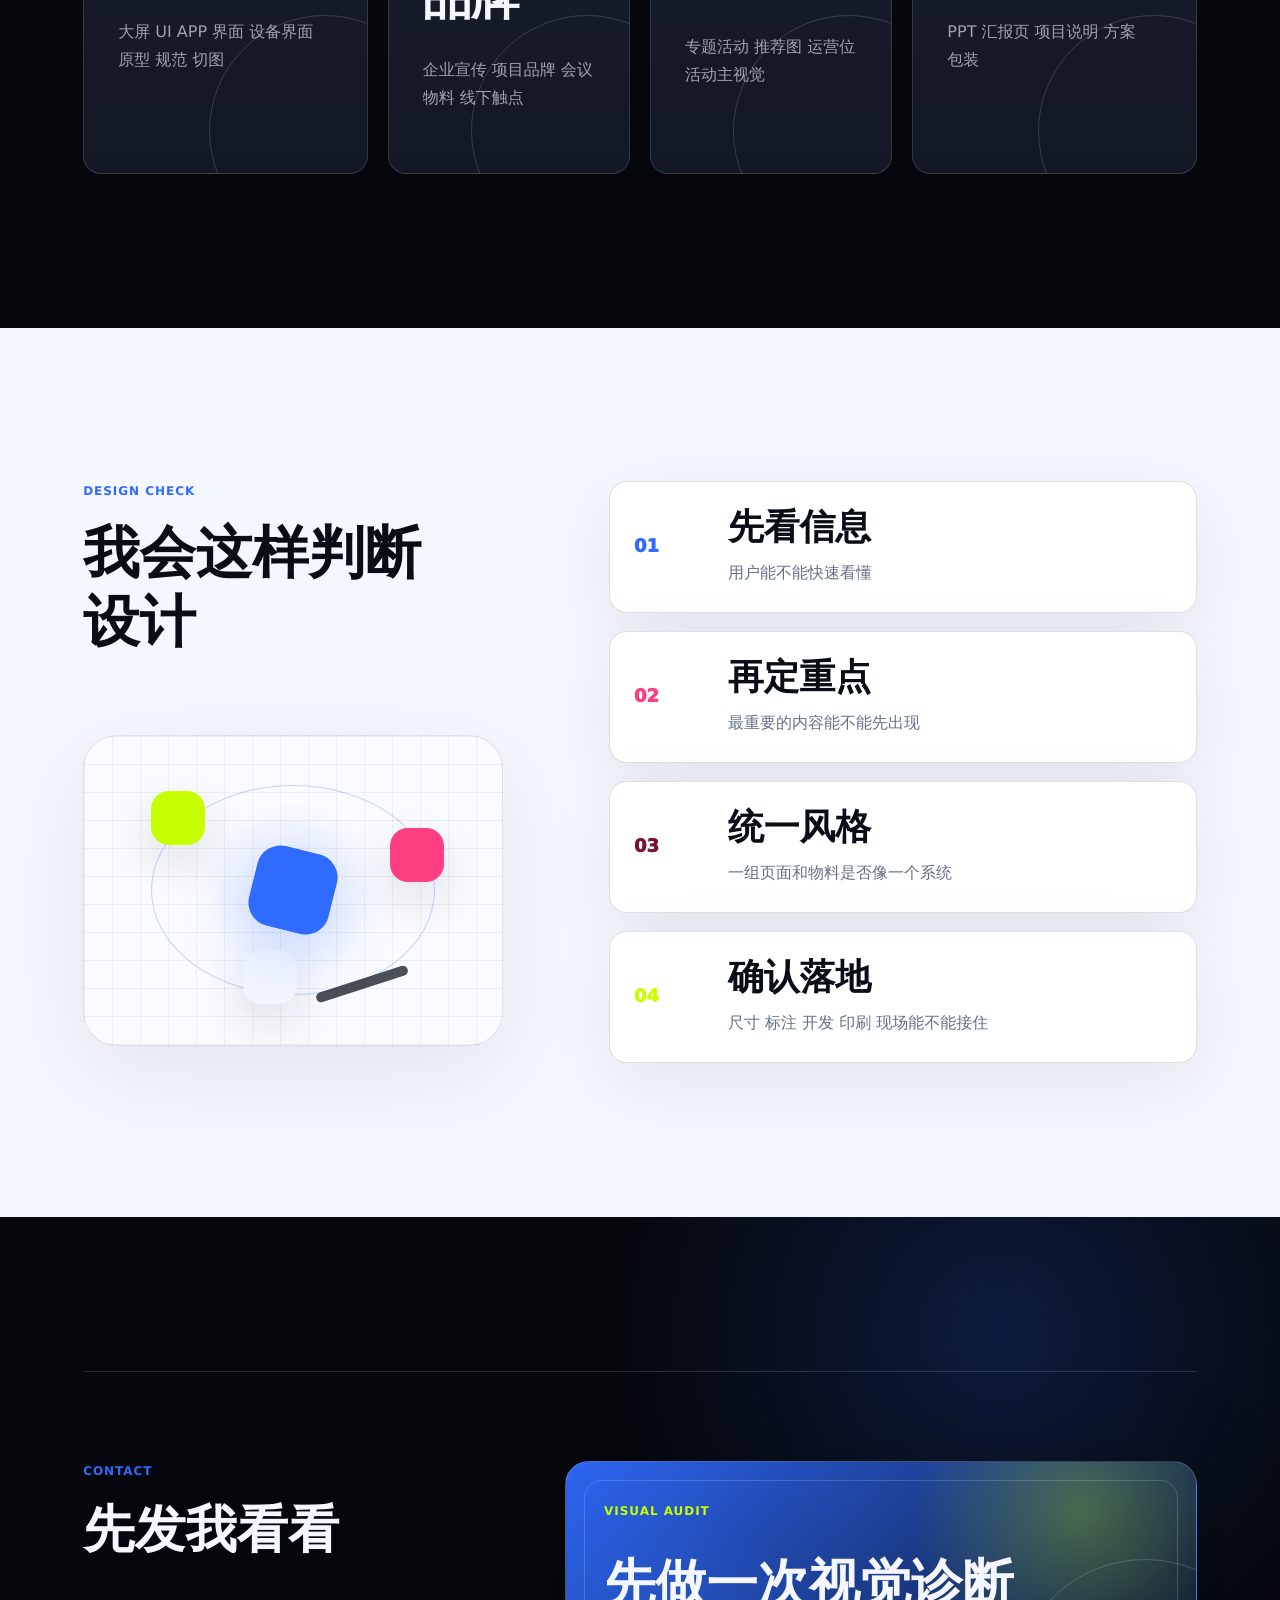
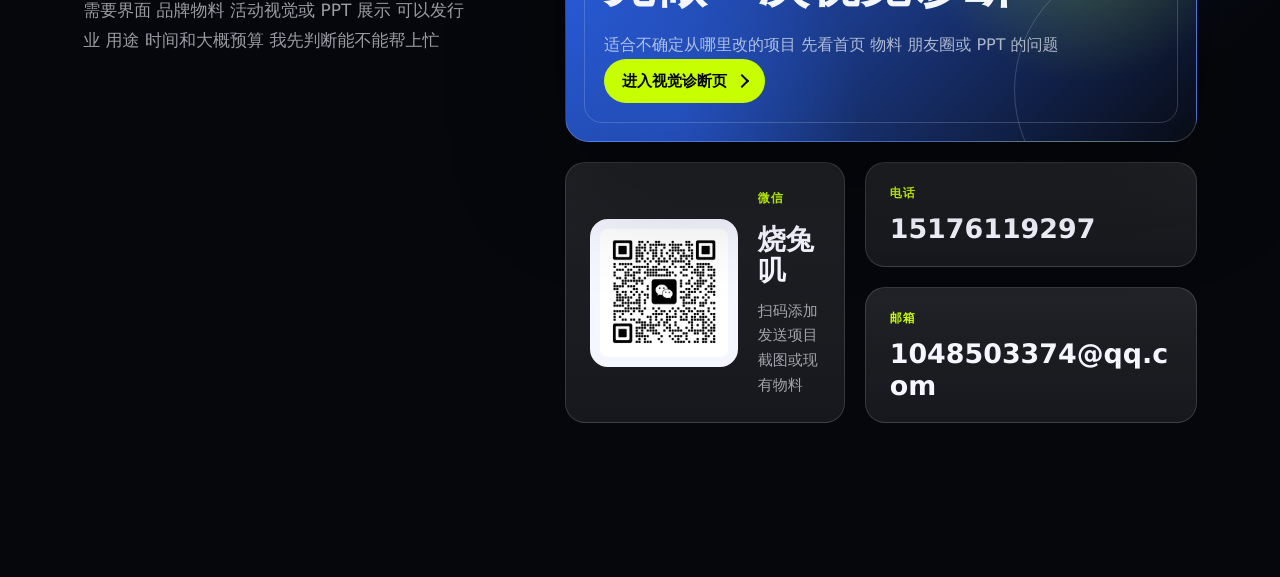
==== commit b237d0e1: "Redesign contact section CTA" ====
--- a/index.html
+++ b/index.html
@@ -185,26 +185,35 @@
             <p>需要界面 品牌物料 活动视觉或 PPT 展示 可以发行业 用途 时间和大概预算 我先判断能不能帮上忙</p>
           </div>
 
-          <div class="contact-grid" aria-label="联系方式">
-            <article class="contact-method">
-              <span>微信</span>
-              <strong>扫码添加</strong>
-              <p>微信名 烧兔叽</p>
-            </article>
-            <article class="qr-card" aria-label="微信二维码占位">
-              <img src="./assets/wechat-qr.png" alt="张一鸣微信二维码" />
-              <span>WECHAT QR</span>
-            </article>
-            <article class="contact-method">
-              <span>电话</span>
-              <strong><a href="tel:15176119297">15176119297</a></strong>
-              <p>可电话或微信沟通项目需求</p>
-            </article>
-            <article class="contact-method link-card">
-              <span>邮箱</span>
-              <strong><a href="mailto:1048503374@qq.com">1048503374@qq.com</a></strong>
-              <a href="./visual-rescue/">查看视觉诊断页</a>
-            </article>
+          <div class="contact-panel" aria-label="联系方式">
+            <a class="diagnosis-card" href="./visual-rescue/">
+              <span>Visual Audit</span>
+              <strong>先做一次视觉诊断</strong>
+              <p>适合不确定从哪里改的项目 先看首页 物料 朋友圈或 PPT 的问题</p>
+              <b>进入视觉诊断页</b>
+            </a>
+
+            <div class="contact-main">
+              <article class="qr-card" aria-label="微信二维码">
+                <img src="./assets/wechat-qr.png" alt="张一鸣微信二维码" />
+                <div>
+                  <span>微信</span>
+                  <strong>烧兔叽</strong>
+                  <p>扫码添加 发送项目截图或现有物料</p>
+                </div>
+              </article>
+
+              <div class="contact-list">
+                <a class="contact-line" href="tel:15176119297">
+                  <span>电话</span>
+                  <strong>15176119297</strong>
+                </a>
+                <a class="contact-line" href="mailto:1048503374@qq.com">
+                  <span>邮箱</span>
+                  <strong>1048503374@qq.com</strong>
+                </a>
+              </div>
+            </div>
           </div>
         </div>
       </section>
--- a/styles.css
+++ b/styles.css
@@ -67,6 +67,10 @@
   max-width: 100%;
   overflow-x: hidden;
   scroll-behavior: smooth;
+}
+
+section {
+  scroll-margin-top: 108px;
 }
 
 body {
@@ -1816,25 +1820,51 @@
   line-height: 1.8;
 }
 
-.contact-grid {
+.contact-panel {
   display: grid;
-  grid-template-columns: minmax(0, 1fr) minmax(210px, 0.72fr);
   gap: 20px;
 }
 
-.contact-method,
-.qr-card {
-  min-height: 210px;
-  border: 1px solid var(--line);
+.diagnosis-card {
+  position: relative;
+  min-height: 250px;
+  display: grid;
+  align-content: space-between;
+  overflow: hidden;
+  border: 1px solid rgba(244, 247, 255, 0.18);
+  border-radius: 24px;
+  padding: clamp(28px, 3vw, 42px);
+  background:
+    radial-gradient(circle at 82% 18%, rgba(200, 255, 0, 0.28), transparent 30%),
+    radial-gradient(circle at 18% 90%, rgba(47, 107, 255, 0.34), transparent 32%),
+    linear-gradient(135deg, rgba(47, 107, 255, 0.95), rgba(9, 13, 22, 0.9));
+  color: var(--text);
+  box-shadow: 0 34px 110px rgba(0, 0, 0, 0.34);
+}
+
+.diagnosis-card::before {
+  content: "";
+  position: absolute;
+  inset: 18px;
+  border: 1px solid rgba(244, 247, 255, 0.18);
   border-radius: 18px;
-  padding: 30px;
-  background:
-    linear-gradient(180deg, rgba(244, 247, 255, 0.08), rgba(244, 247, 255, 0.03)),
-    rgba(244, 247, 255, 0.04);
-}
-
-.contact-method span,
-.qr-card span {
+  pointer-events: none;
+}
+
+.diagnosis-card::after {
+  content: "";
+  position: absolute;
+  right: -80px;
+  bottom: -80px;
+  width: 260px;
+  height: 260px;
+  border: 1px solid rgba(244, 247, 255, 0.18);
+  border-radius: 50%;
+}
+
+.diagnosis-card span,
+.qr-card span,
+.contact-line span {
   display: block;
   color: var(--acid);
   font-size: 12px;
@@ -1843,72 +1873,118 @@
   text-transform: uppercase;
 }
 
-.contact-method strong {
+.diagnosis-card strong {
+  position: relative;
+  z-index: 2;
   display: block;
-  margin-top: 52px;
-  font-size: clamp(22px, 2.2vw, 30px);
-  line-height: 1.18;
-  overflow-wrap: anywhere;
-}
-
-.contact-method strong a {
-  color: inherit;
-}
-
-.contact-method p {
-  margin: 14px 0 0;
-  color: var(--muted);
+  margin-top: 34px;
+  font-size: clamp(32px, 4vw, 56px);
+  line-height: 1.12;
+}
+
+.diagnosis-card p {
+  position: relative;
+  z-index: 2;
+  max-width: 520px;
+  margin: 18px 0 0;
+  color: rgba(244, 247, 255, 0.68);
+  font-size: 16px;
+  line-height: 1.75;
+}
+
+.diagnosis-card b {
+  position: relative;
+  z-index: 2;
+  width: fit-content;
+  min-height: 44px;
+  display: inline-flex;
+  align-items: center;
+  gap: 10px;
+  border-radius: 999px;
+  padding: 0 18px;
+  background: var(--acid);
+  color: var(--bg);
   font-size: 15px;
-  line-height: 1.7;
-}
-
-.link-card a {
-  display: inline-flex;
-  margin-top: 18px;
-  color: var(--text);
-  font-weight: 850;
-  overflow-wrap: anywhere;
+  font-weight: 950;
+}
+
+.diagnosis-card b::after {
+  content: "";
+  width: 8px;
+  height: 8px;
+  border-top: 2px solid currentColor;
+  border-right: 2px solid currentColor;
+  transform: rotate(45deg);
+}
+
+.contact-main {
+  display: grid;
+  grid-template-columns: minmax(280px, 0.82fr) minmax(260px, 1fr);
+  gap: 20px;
+}
+
+.qr-card,
+.contact-line {
+  border: 1px solid var(--line);
+  border-radius: 20px;
+  background:
+    linear-gradient(180deg, rgba(244, 247, 255, 0.08), rgba(244, 247, 255, 0.03)),
+    rgba(244, 247, 255, 0.04);
 }
 
 .qr-card {
   display: grid;
-  align-content: space-between;
-  background: var(--text);
-  color: var(--bg);
-}
-
-.qr-card span {
-  color: var(--ink-muted);
+  grid-template-columns: 148px minmax(0, 1fr);
+  gap: 20px;
+  align-items: center;
+  min-height: 190px;
+  padding: 24px;
 }
 
 .qr-card img {
-  width: min(220px, 100%);
+  width: 148px;
   aspect-ratio: 1;
   display: block;
   object-fit: contain;
-  border-radius: 12px;
+  border: 10px solid var(--text);
+  border-radius: 18px;
   background: white;
 }
 
-.qr-placeholder {
+.qr-card strong {
+  display: block;
+  margin-top: 16px;
+  color: var(--text);
+  font-size: 28px;
+  line-height: 1.1;
+}
+
+.qr-card p {
+  margin: 12px 0 0;
+  color: var(--muted);
+  font-size: 15px;
+  line-height: 1.65;
+}
+
+.contact-list {
   display: grid;
-  grid-template-columns: repeat(4, 1fr);
-  gap: 7px;
-  width: min(180px, 100%);
-  aspect-ratio: 1;
-}
-
-.qr-placeholder i {
-  border-radius: 4px;
-  background: var(--bg);
-}
-
-.qr-placeholder i:nth-child(3n) {
-  background: var(--blue);
-}
-
-.qr-placeholder i:nth-child(5n) {
-  background: var(--acid);
+  gap: 20px;
+}
+
+.contact-line {
+  min-height: 85px;
+  display: grid;
+  align-content: center;
+  padding: 20px 24px;
+  color: var(--text);
+}
+
+.contact-line strong {
+  margin-top: 10px;
+  color: var(--text);
+  font-size: clamp(20px, 2.1vw, 28px);
+  line-height: 1.18;
+  overflow-wrap: anywhere;
 }
 
 .actions {
@@ -2247,7 +2323,7 @@
   .work-wall,
   .case-notes,
   .logic-flow,
-  .contact-grid {
+  .contact-main {
     grid-template-columns: 1fr;
   }
 
@@ -2318,23 +2394,30 @@
     aspect-ratio: 1.65;
   }
 
-  .contact-method,
+  .diagnosis-card {
+    min-height: 230px;
+    padding: 28px;
+  }
+
+  .diagnosis-card strong {
+    margin-top: 28px;
+    font-size: clamp(30px, 8vw, 42px);
+  }
+
   .qr-card {
-    min-height: 190px;
-    padding: 26px;
-  }
-
-  .contact-method strong {
-    margin-top: 34px;
-    font-size: clamp(22px, 7vw, 30px);
-  }
-
-  .qr-card {
-    justify-items: start;
+    grid-template-columns: 132px minmax(0, 1fr);
+    min-height: 170px;
+    padding: 22px;
   }
 
   .qr-card img {
-    width: min(260px, 100%);
+    width: 132px;
+    border-width: 8px;
+  }
+
+  .contact-line {
+    min-height: 76px;
+    padding: 18px 22px;
   }
 
   .actions,
@@ -2402,14 +2485,28 @@
     min-height: 270px;
   }
 
-  .contact-method,
+  .diagnosis-card {
+    min-height: 220px;
+    border-radius: 20px;
+    padding: 24px;
+  }
+
+  .diagnosis-card p {
+    font-size: 15px;
+  }
+
   .qr-card {
-    min-height: 168px;
-    padding: 22px;
-  }
-
-  .contact-method strong {
-    margin-top: 26px;
+    grid-template-columns: 1fr;
+    gap: 18px;
+    justify-items: start;
+  }
+
+  .qr-card img {
+    width: min(220px, 100%);
+  }
+
+  .qr-card strong {
+    margin-top: 12px;
   }
 
   .card-icon {
@@ -2448,8 +2545,12 @@
     padding: 10px 12px;
   }
 
-  .contact-method strong {
-    font-size: 22px;
+  .diagnosis-card strong {
+    font-size: 30px;
+  }
+
+  .contact-line strong {
+    font-size: 20px;
   }
 
   .work-card {
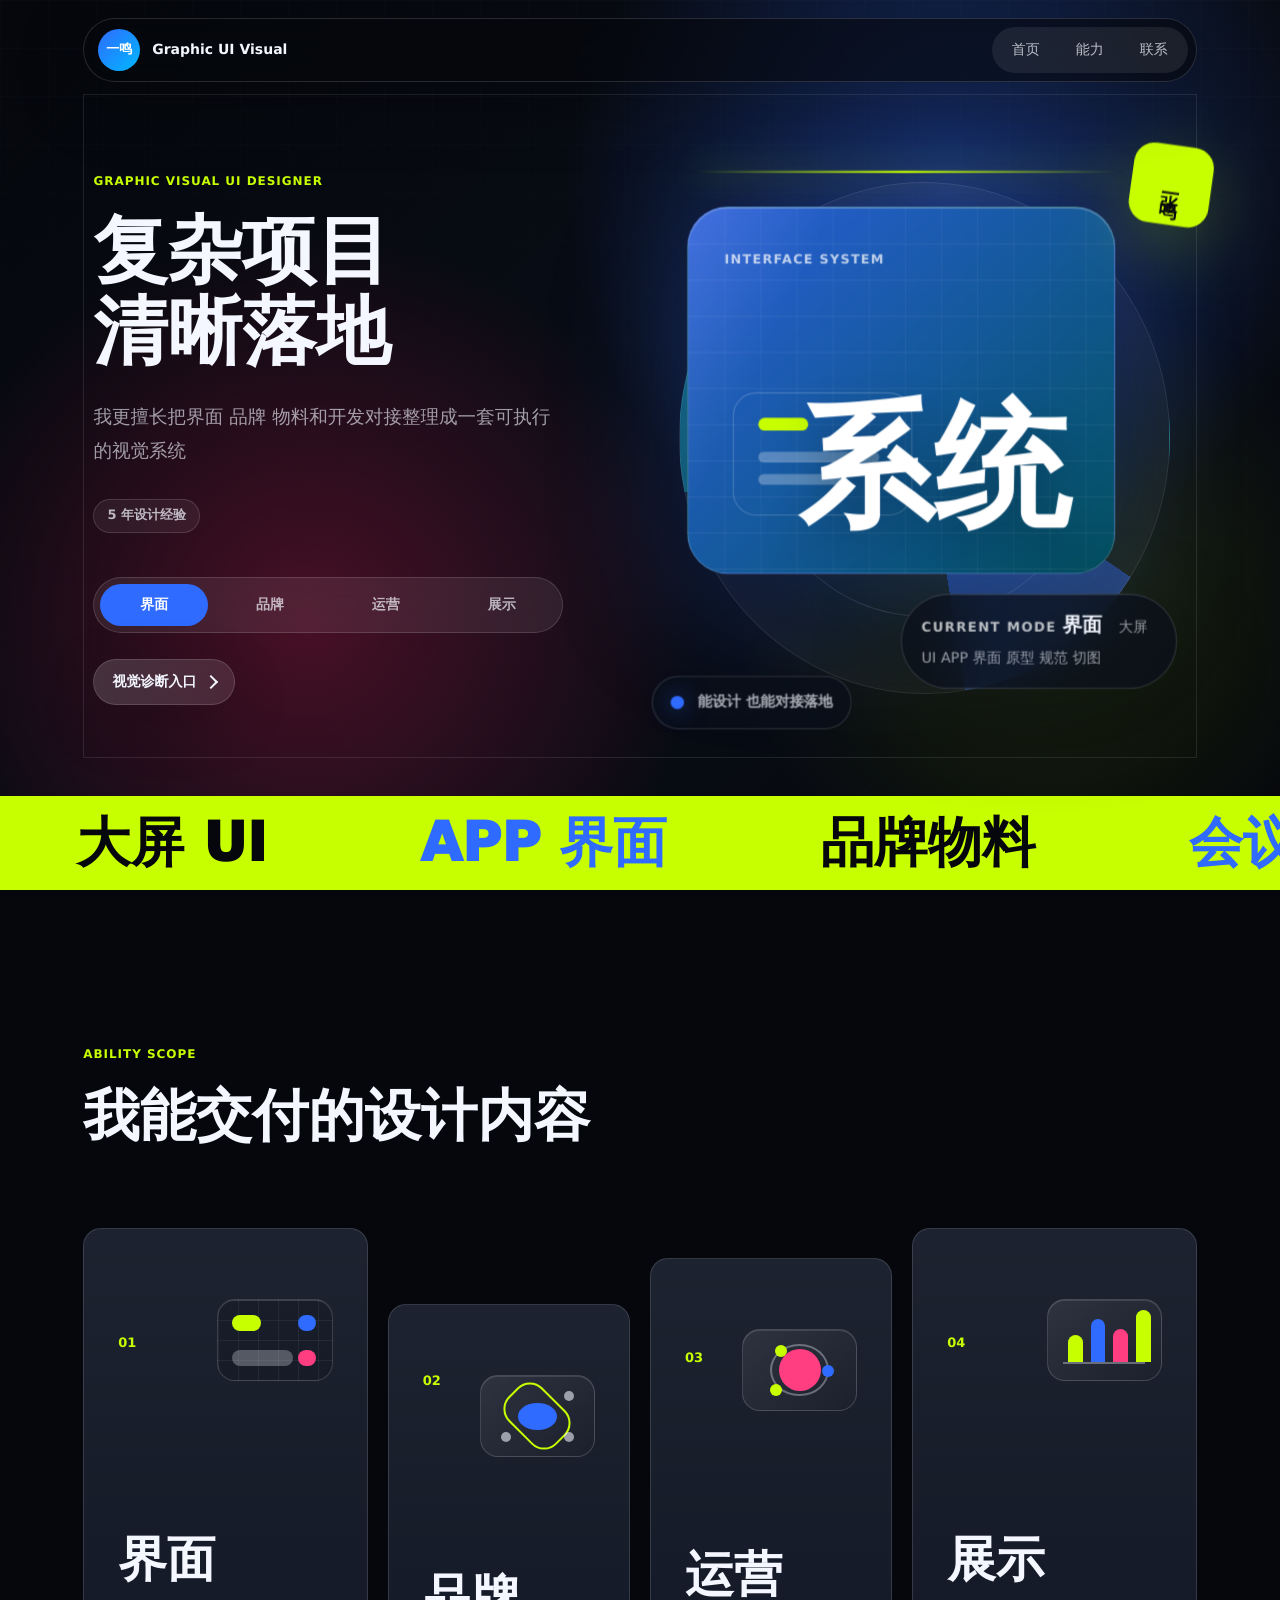
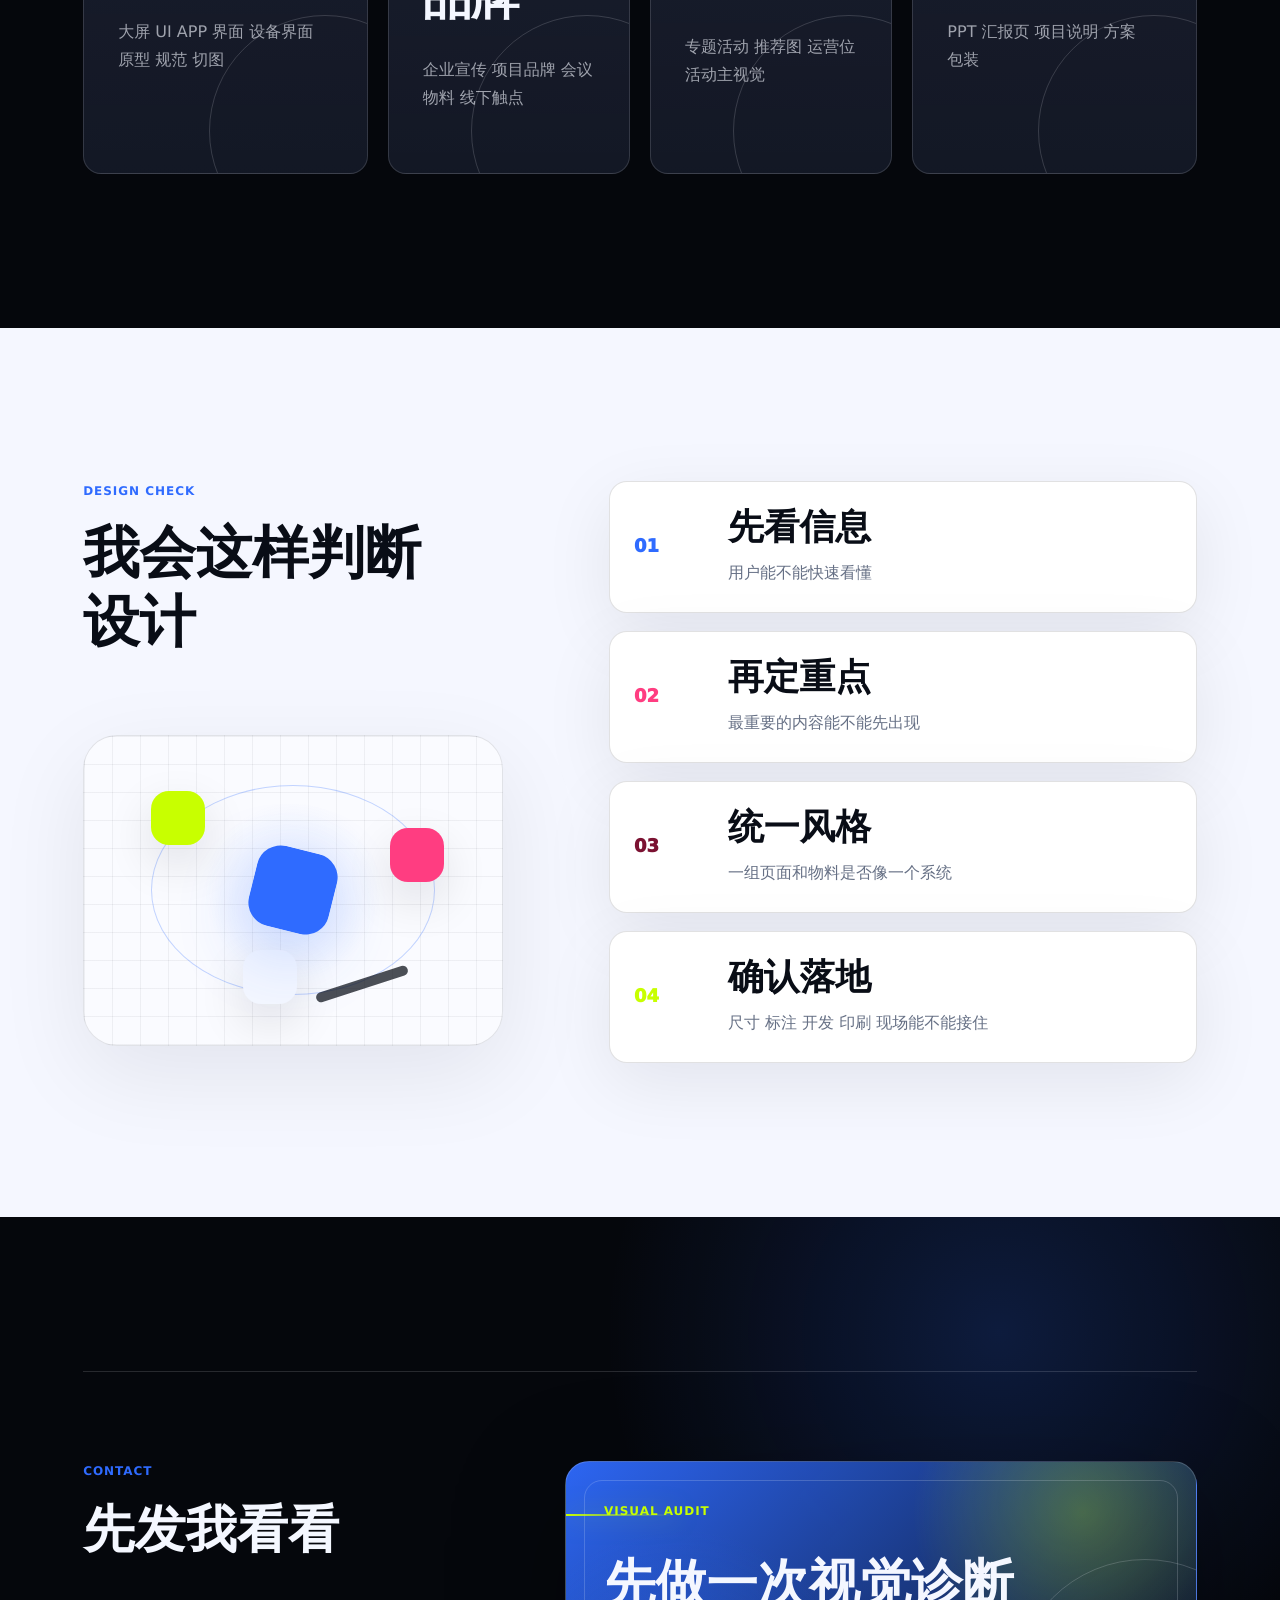
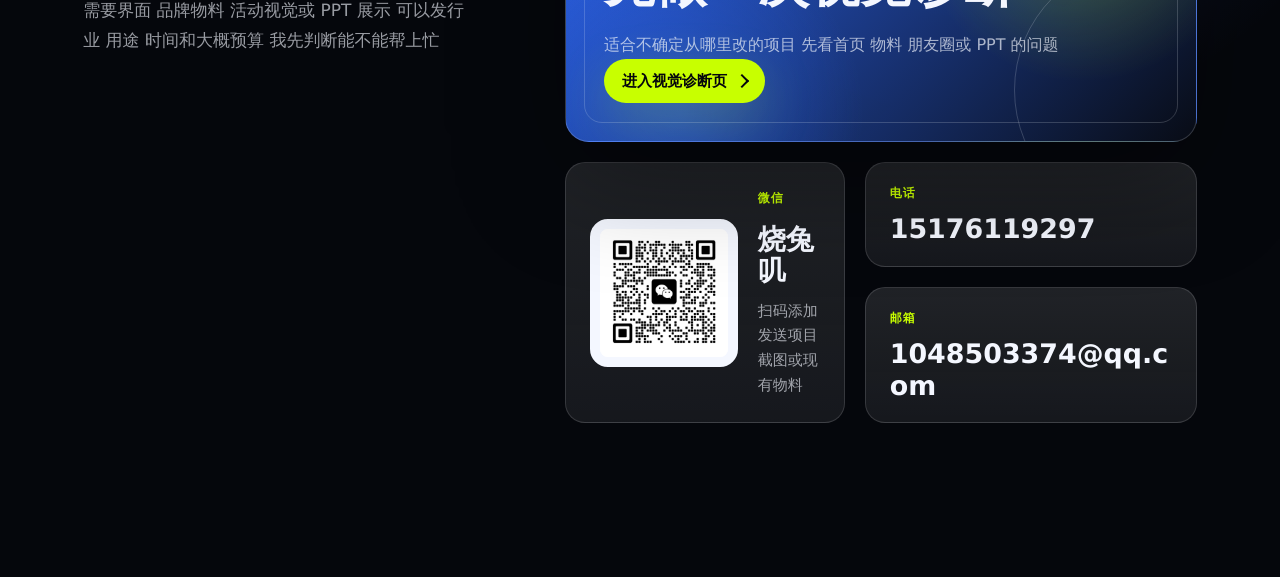
==== commit a2b98abe: "Point hero CTA to visual audit" ====
--- a/index.html
+++ b/index.html
@@ -50,7 +50,7 @@
           </div>
 
           <div class="hero-bottom reveal">
-            <a class="enter" href="#work">看能力内容</a>
+            <a class="enter" href="./visual-rescue/">视觉诊断入口</a>
           </div>
         </div>
 
--- a/styles.css
+++ b/styles.css
@@ -939,31 +939,73 @@
 }
 
 .enter {
+  position: relative;
   display: inline-flex;
   align-items: center;
   gap: 10px;
-  min-height: 40px;
+  min-height: 46px;
+  overflow: hidden;
   border: 1px solid var(--line);
   border-radius: 999px;
-  padding: 0 14px;
-  background: rgba(244, 247, 255, 0.08);
+  padding: 0 18px;
+  background:
+    linear-gradient(90deg, rgba(244, 247, 255, 0.08), rgba(244, 247, 255, 0.03)),
+    rgba(244, 247, 255, 0.08);
   color: var(--text);
-  font-weight: 850;
+  font-weight: 900;
+  box-shadow: 0 18px 60px rgba(0, 0, 0, 0.18);
+  transition:
+    transform 220ms ease,
+    border-color 220ms ease,
+    background 220ms ease,
+    color 220ms ease,
+    box-shadow 220ms ease;
+}
+
+.enter::before {
+  content: "";
+  position: absolute;
+  inset: 0;
+  background: linear-gradient(110deg, transparent 0 34%, rgba(255, 255, 255, 0.34) 48%, transparent 62% 100%);
+  opacity: 0;
+  transform: translateX(-120%);
+  transition:
+    opacity 220ms ease,
+    transform 520ms ease;
 }
 
 .enter::after {
   content: "";
+  position: relative;
+  z-index: 2;
   width: 8px;
   height: 8px;
   border-top: 2px solid currentColor;
   border-right: 2px solid currentColor;
   background: transparent;
   transform: rotate(45deg);
-  transition: width 180ms ease;
-}
-
-.enter:hover::after {
-  width: 8px;
+  transition: transform 180ms ease;
+}
+
+.enter:hover,
+.enter:focus-visible {
+  border-color: transparent;
+  background: var(--acid);
+  color: var(--bg);
+  outline: 0;
+  transform: translateY(-3px);
+  box-shadow: 0 24px 80px rgba(200, 255, 0, 0.18);
+}
+
+.enter:hover::before,
+.enter:focus-visible::before {
+  opacity: 1;
+  transform: translateX(120%);
+}
+
+.enter:hover::after,
+.enter:focus-visible::after {
+  transform: translateX(3px) rotate(45deg);
 }
 
 .hero-bottom > span {
@@ -1840,6 +1882,12 @@
     linear-gradient(135deg, rgba(47, 107, 255, 0.95), rgba(9, 13, 22, 0.9));
   color: var(--text);
   box-shadow: 0 34px 110px rgba(0, 0, 0, 0.34);
+  transform: translateZ(0);
+  transition:
+    transform 260ms ease,
+    border-color 260ms ease,
+    box-shadow 260ms ease,
+    filter 260ms ease;
 }
 
 .diagnosis-card::before {
@@ -1849,6 +1897,9 @@
   border: 1px solid rgba(244, 247, 255, 0.18);
   border-radius: 18px;
   pointer-events: none;
+  transition:
+    border-color 260ms ease,
+    transform 260ms ease;
 }
 
 .diagnosis-card::after {
@@ -1860,6 +1911,46 @@
   height: 260px;
   border: 1px solid rgba(244, 247, 255, 0.18);
   border-radius: 50%;
+  transition:
+    transform 340ms ease,
+    border-color 260ms ease,
+    opacity 260ms ease;
+}
+
+.diagnosis-card > span::after {
+  content: "";
+  position: absolute;
+  left: 0;
+  top: 52px;
+  width: 110px;
+  height: 2px;
+  background: linear-gradient(90deg, var(--acid), transparent);
+  box-shadow: 0 0 24px rgba(200, 255, 0, 0.5);
+  animation: cta-line 2.8s ease-in-out infinite;
+}
+
+.diagnosis-card:hover,
+.diagnosis-card:focus-visible {
+  border-color: rgba(200, 255, 0, 0.52);
+  outline: 0;
+  transform: translateY(-8px);
+  box-shadow:
+    0 40px 130px rgba(47, 107, 255, 0.25),
+    0 0 0 1px rgba(200, 255, 0, 0.14) inset;
+  filter: saturate(1.08);
+}
+
+.diagnosis-card:hover::before,
+.diagnosis-card:focus-visible::before {
+  border-color: rgba(244, 247, 255, 0.32);
+  transform: scale(0.985);
+}
+
+.diagnosis-card:hover::after,
+.diagnosis-card:focus-visible::after {
+  transform: scale(1.25) translate(-16px, -16px);
+  border-color: rgba(200, 255, 0, 0.3);
+  opacity: 0.86;
 }
 
 .diagnosis-card span,
@@ -1906,6 +1997,11 @@
   color: var(--bg);
   font-size: 15px;
   font-weight: 950;
+  box-shadow: 0 18px 54px rgba(200, 255, 0, 0.22);
+  transition:
+    transform 220ms ease,
+    box-shadow 220ms ease,
+    background 220ms ease;
 }
 
 .diagnosis-card b::after {
@@ -1915,6 +2011,18 @@
   border-top: 2px solid currentColor;
   border-right: 2px solid currentColor;
   transform: rotate(45deg);
+  animation: arrow-nudge 1.5s ease-in-out infinite;
+}
+
+.diagnosis-card:hover b,
+.diagnosis-card:focus-visible b {
+  transform: translateY(-2px);
+  box-shadow: 0 24px 70px rgba(200, 255, 0, 0.28);
+}
+
+.diagnosis-card:hover b::after,
+.diagnosis-card:focus-visible b::after {
+  animation-duration: 0.8s;
 }
 
 .contact-main {
@@ -1977,6 +2085,20 @@
   align-content: center;
   padding: 20px 24px;
   color: var(--text);
+  transition:
+    transform 220ms ease,
+    border-color 220ms ease,
+    background 220ms ease;
+}
+
+.contact-line:hover,
+.contact-line:focus-visible {
+  border-color: rgba(244, 247, 255, 0.28);
+  outline: 0;
+  transform: translateY(-3px);
+  background:
+    linear-gradient(180deg, rgba(244, 247, 255, 0.12), rgba(244, 247, 255, 0.04)),
+    rgba(244, 247, 255, 0.06);
 }
 
 .contact-line strong {
@@ -2093,6 +2215,28 @@
   }
 }
 
+@keyframes arrow-nudge {
+  0%,
+  100% {
+    transform: translateX(0) rotate(45deg);
+  }
+  50% {
+    transform: translateX(4px) rotate(45deg);
+  }
+}
+
+@keyframes cta-line {
+  0%,
+  100% {
+    opacity: 0.38;
+    transform: scaleX(0.72);
+  }
+  50% {
+    opacity: 1;
+    transform: scaleX(1);
+  }
+}
+
 @media (max-width: 1080px) {
   .hero {
     min-height: auto;
@@ -2167,6 +2311,12 @@
 }
 
 @media (hover: none), (pointer: coarse) {
+  .enter:active,
+  .diagnosis-card:active,
+  .contact-line:active {
+    transform: scale(0.985);
+  }
+
   .work-card::after {
     opacity: 1;
     transform: translateY(0);
